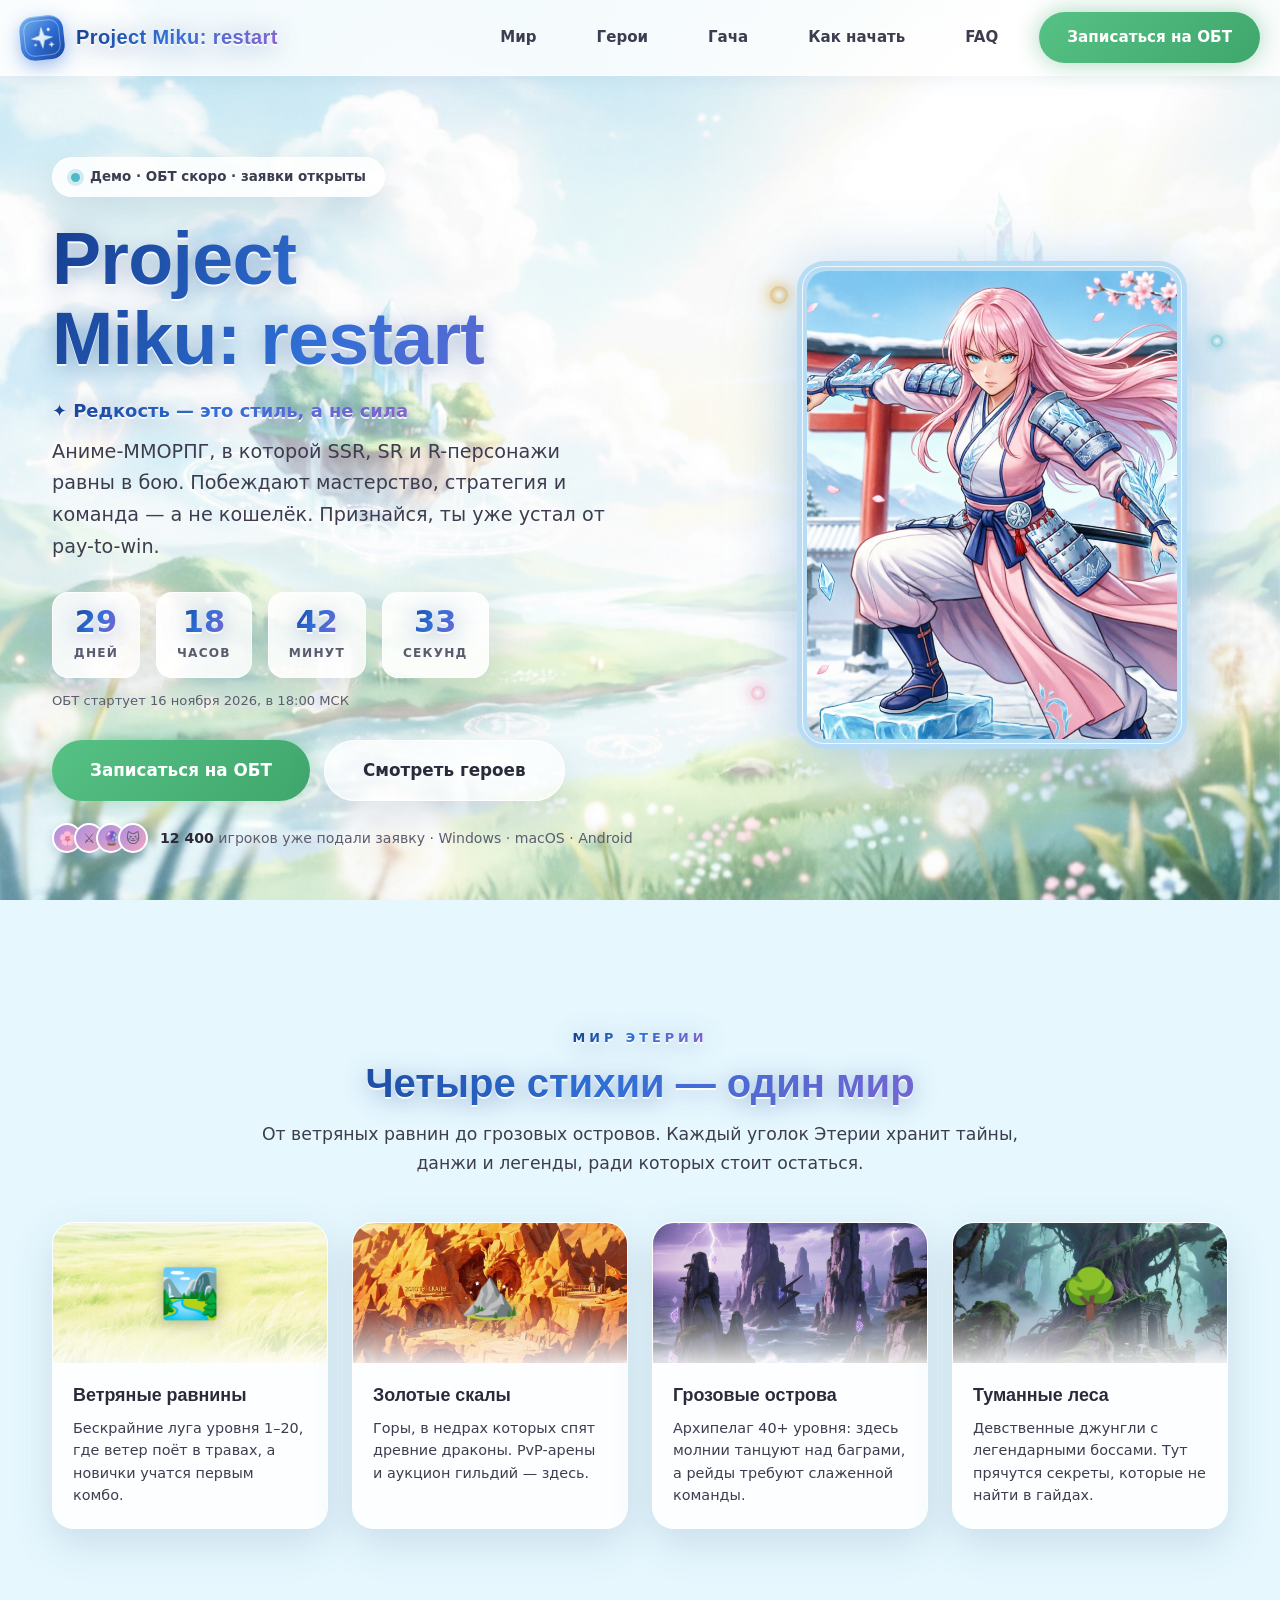
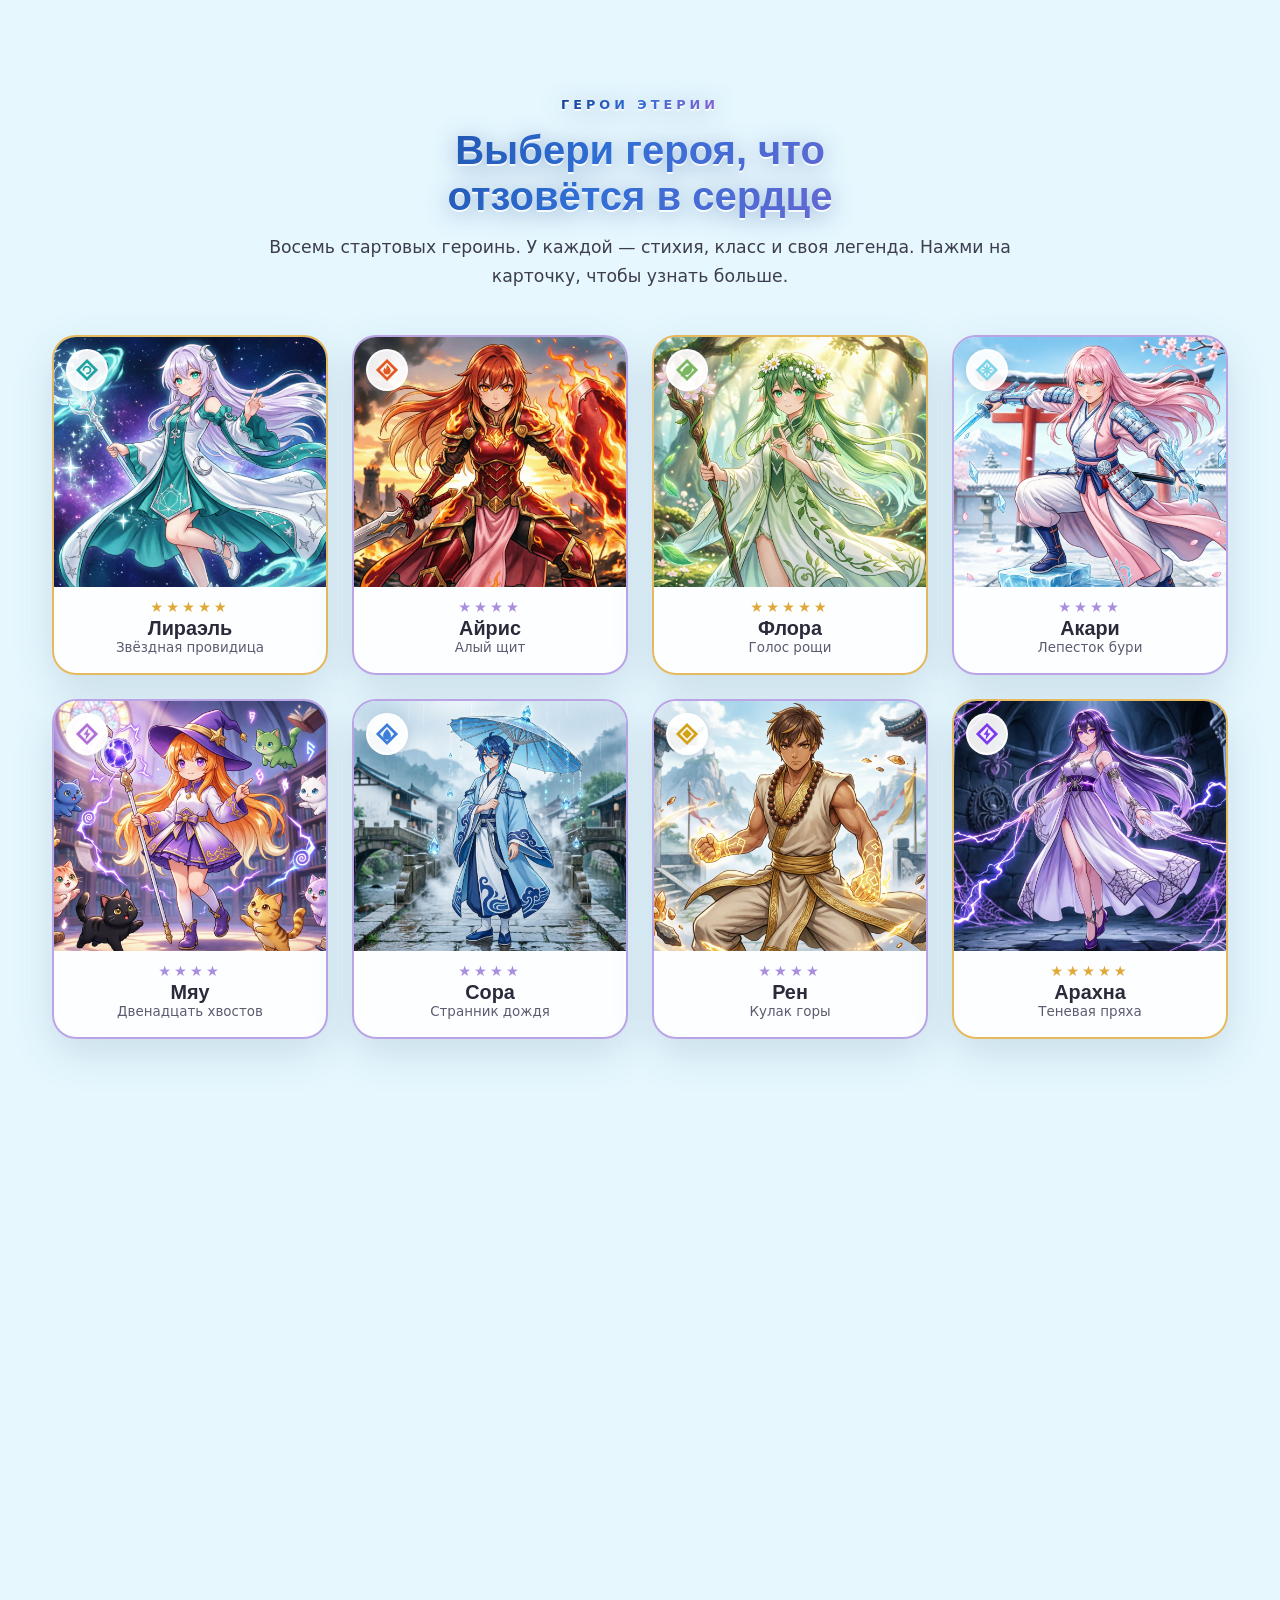
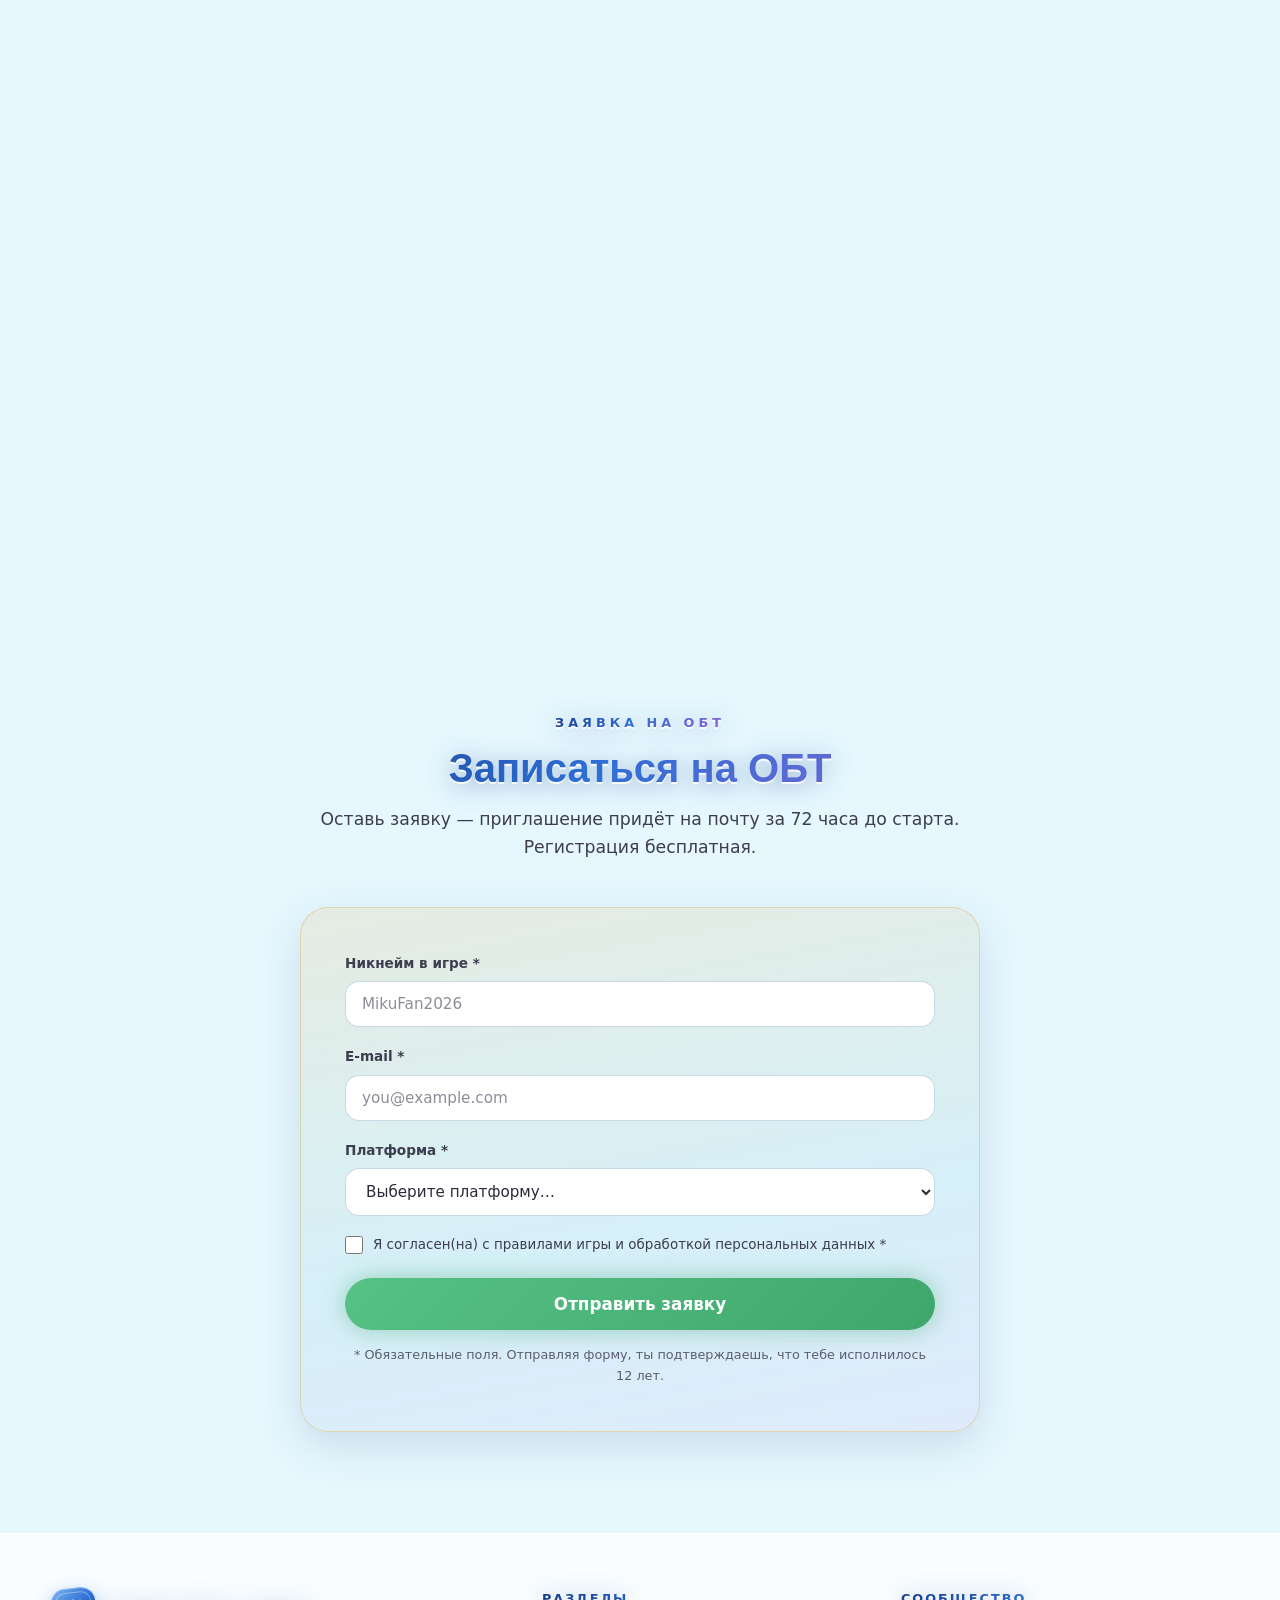
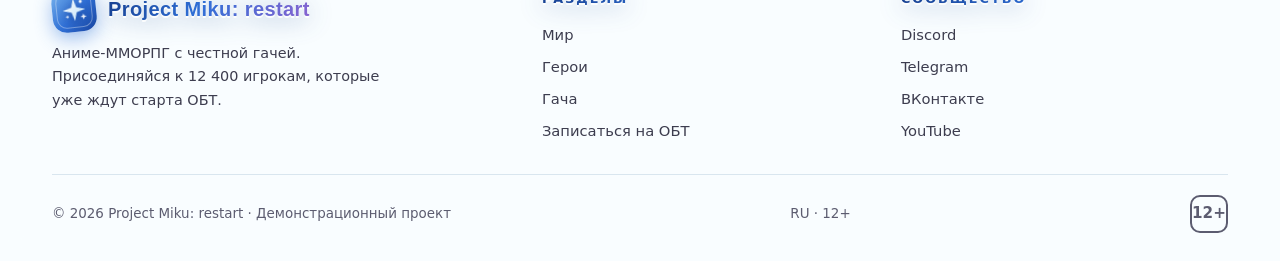
==== Index.html @ 5657dda1 "Первый коммит: сайт Project Miku: restart" ====
<!DOCTYPE html>
<html lang="ru">
<head>
<meta charset="UTF-8">
<meta name="viewport" content="width=device-width, initial-scale=1.0">
<meta name="description" content="Project Miku: restart — аниме-ММОРПГ с честной гачей. Редкость не влияет на силу: SSR, SR и R равны в бою. ОБТ уже скоро, отправляй заявку.">
<meta name="theme-color" content="#8fd0f0">
<meta property="og:type" content="website">
<meta property="og:site_name" content="Project Miku: restart">
<meta property="og:title" content="Project Miku: restart — аниме-ММОРПГ с честной гачей">
<meta property="og:description" content="Аниме-ММОРПГ, где редкость персонажа — это визуальный стиль, а не сила. 12 400 игроков уже подали заявку на ОБТ.">
<meta property="og:locale" content="ru_RU">
<meta name="twitter:card" content="summary">
<meta name="twitter:title" content="Project Miku: restart — аниме-ММОРПГ с честной гачей">
<meta name="twitter:description" content="Редкость не влияет на силу. Заявка на ОБТ открыта.">
<title>Project Miku: restart — аниме-ММОРПГ с честной гачей</title>
<script type="application/ld+json">
{"@context":"https://schema.org","@type":"VideoGame","name":"Project Miku: restart","applicationCategory":"Game","operatingSystem":"Windows, macOS, Android","gamePlatform":"PC, Mobile","genre":"MMORPG","inLanguage":"ru","offers":{"@type":"Offer","price":"0","priceCurrency":"RUB","availability":"https://schema.org/PreOrder"}}
</script>
<style>
  :root {
    --sky-1: #7cc6ea;
    --sky-2: #b8e2f7;
    --sky-3: #e6f7fe;
    --ink: #2a2a3a;
    --ink-muted: #3d3d4f;
    --ink-soft: #5c5c70;
    --glass: rgba(255, 255, 255, 0.62);
    --glass-strong: rgba(255, 255, 255, 0.86);
    --glass-hover: rgba(255, 255, 255, 0.96);
    --line: rgba(255, 255, 255, 0.92);
    --gold: #e0a838;
    --gold-soft: #f4c97a;
    --teal: #4fb8c9;
    --teal-deep: #2e8fa0;
    --pink: #f4a6c0;
    --pink-bold: #e07a9e;
    --purple: #a98ee0;
    --blue: #2f6fd6;
    --blue-soft: #77b0ec;
    --grad-blue: linear-gradient(120deg, #163f8f 0%, #2f6fd6 45%, #8a63d0 100%);
    --text-fx: drop-shadow(0 2px 0 rgba(255, 255, 255, 0.85)) drop-shadow(0 3px 12px rgba(23, 72, 143, 0.38));
    --green: #3fa66c;
    --green-soft: #57c285;
    --radius: 22px;
    --font-display: 'Segoe UI', 'Arial Rounded MT Bold', 'Trebuchet MS', sans-serif;
    --font-body: 'Segoe UI', system-ui, -apple-system, 'Helvetica Neue', Arial, sans-serif;
    --shadow: 0 14px 40px rgba(70, 110, 140, 0.18);
    --glow-gold: 0 0 26px rgba(224, 168, 56, 0.35);
  }

  * { box-sizing: border-box; margin: 0; padding: 0; }

  html { scroll-behavior: smooth; scroll-padding-top: 76px; }

  body {
    font-family: var(--font-body);
    background: var(--sky-3);
    color: var(--ink);
    line-height: 1.65;
    min-height: 100vh;
    overflow-x: hidden;
    -webkit-font-smoothing: antialiased;
  }

  a { color: inherit; text-decoration: none; }
  button { font-family: inherit; cursor: pointer; border: none; background: none; color: inherit; }
  img, svg { max-width: 100%; display: block; }
  input, select { font-family: inherit; }

  :focus-visible {
    outline: 3px solid var(--gold);
    outline-offset: 3px;
    border-radius: 10px;
    box-shadow: 0 0 0 4px rgba(224, 168, 56, 0.25);
  }

  .sr-only {
    position: absolute;
    width: 1px; height: 1px;
    padding: 0; margin: -1px;
    overflow: hidden;
    clip: rect(0 0 0 0);
    white-space: nowrap;
    border: 0;
  }

  .container { width: 100%; max-width: 1240px; margin: 0 auto; padding: 0 clamp(16px, 4vw, 32px); }

  /* ============================================================
     ЛЕТНИЙ ПЕЙЗАЖ: ОТРИСОВАННОЕ PNG-ИЗОБРАЖЕНИЕ
     ============================================================ */
  .bgimg {
    position: fixed;
    inset: 0;
    width: 100%;
    height: 100%;
    object-fit: cover;
    object-position: center top;
    z-index: -1;
    pointer-events: none;
  }

  .petal {
    position: absolute;
    top: -30px;
    width: 13px;
    height: 13px;
    border-radius: 150% 0 150% 0;
    background: radial-gradient(circle at 30% 30%, #ffd1e0, var(--pink));
    opacity: 0;
    animation: petalFall linear infinite;
    z-index: 3;
    will-change: transform, opacity;
  }

  @keyframes petalFall {
    0% { transform: translateY(-6vh) translateX(0) rotate(0deg); opacity: 0; }
    10% { opacity: 0.75; }
    85% { opacity: 0.75; }
    100% { transform: translateY(108vh) translateX(var(--drift, 60px)) rotate(560deg); opacity: 0; }
  }

  /* ============================================================
     ШАПКА
     ============================================================ */
  .site-header {
    position: sticky;
    top: 0;
    z-index: 100;
    background: rgba(255, 255, 255, 0.8);
    backdrop-filter: blur(18px);
    -webkit-backdrop-filter: blur(18px);
    border-bottom: 1px solid rgba(255, 255, 255, 0.9);
    box-shadow: 0 2px 18px rgba(90, 140, 175, 0.1);
  }

  .header-inner {
    display: flex;
    align-items: center;
    justify-content: space-between;
    gap: 14px;
    padding: 12px 0;
  }

  .logo {
    display: flex;
    align-items: center;
    gap: 12px;
    font-family: var(--font-display);
    font-weight: 800;
    font-size: clamp(1rem, 2.2vw, 1.25rem);
    letter-spacing: 0.4px;
  }

  .logo-mark {
    width: 44px;
    height: 44px;
    border-radius: 14px;
    background: linear-gradient(135deg, #7ab6ee 0%, #2f6fd6 55%, #1845a0 100%);
    display: grid;
    place-items: center;
    box-shadow: 0 6px 18px rgba(47, 111, 214, 0.45), inset 0 1px 0 rgba(255, 255, 255, 0.35);
    transform: rotate(-6deg);
    animation: logoPulse 3.5s ease-in-out infinite;
    position: relative;
  }

  .logo-mark::after {
    content: "";
    position: absolute;
    inset: 4px;
    border-radius: 10px;
    border: 1px solid rgba(255, 255, 255, 0.35);
    pointer-events: none;
  }

  .logo-svg {
    width: 68%;
    height: 68%;
    filter: drop-shadow(0 3px 6px rgba(10, 30, 90, 0.5));
  }

  @keyframes logoPulse {
    0%, 100% { transform: rotate(-6deg) scale(1); }
    50% { transform: rotate(-6deg) scale(1.06); }
  }

  .logo-text {
    background: var(--grad-blue);
    -webkit-background-clip: text;
    background-clip: text;
    color: transparent;
    filter: var(--text-fx);
  }

  .main-nav { display: flex; gap: clamp(8px, 2vw, 22px); align-items: center; }

  .nav-link {
    font-size: clamp(0.84rem, 1.3vw, 0.94rem);
    font-weight: 700;
    color: var(--ink-muted);
    padding: 9px 18px;
    border-radius: 999px;
    position: relative;
    white-space: nowrap;
    border: 1px solid transparent;
    overflow: hidden;
    transition: color 0.3s, background 0.3s, border-color 0.3s, box-shadow 0.35s, transform 0.25s cubic-bezier(0.4, 0, 0.2, 1);
  }

  .nav-link::before {
    content: "";
    position: absolute;
    inset: 0;
    border-radius: inherit;
    background: linear-gradient(120deg, transparent 30%, rgba(255, 255, 255, 0.45) 50%, transparent 70%);
    background-size: 220% 100%;
    background-position: 130% 0;
    opacity: 0;
    transition: opacity 0.25s;
    pointer-events: none;
  }

  .nav-link:hover, .nav-link:focus-visible {
    color: #ffffff;
    background: linear-gradient(135deg, #2f6fd6 0%, #8a63d0 100%);
    border-color: rgba(255, 255, 255, 0.35);
    box-shadow: 0 8px 22px rgba(47, 111, 214, 0.45), inset 0 1px 0 rgba(255, 255, 255, 0.35);
    transform: translateY(-2px);
  }

  .nav-link:hover::before, .nav-link:focus-visible::before {
    opacity: 1;
    animation: navShine 0.9s ease forwards;
  }

  @keyframes navShine {
    from { background-position: 130% 0; }
    to { background-position: -60% 0; }
  }

  .burger {
    display: none;
    width: 44px;
    height: 44px;
    border-radius: 12px;
    border: 1px solid rgba(120, 160, 190, 0.35);
    background: rgba(255, 255, 255, 0.7);
    place-items: center;
    transition: background 0.3s;
  }

  .burger:hover { background: #fff; }

  .burger span {
    display: block;
    width: 20px;
    height: 2px;
    border-radius: 2px;
    background: var(--ink);
    position: relative;
    transition: background 0.2s;
  }

  .burger span::before, .burger span::after {
    content: "";
    position: absolute;
    left: 0;
    width: 20px;
    height: 2px;
    border-radius: 2px;
    background: var(--ink);
    transition: transform 0.3s;
  }

  .burger span::before { top: -6px; }
  .burger span::after { top: 6px; }

  .burger.is-open span { background: transparent; }
  .burger.is-open span::before { transform: rotate(45deg) translate(4px, 4px); }
  .burger.is-open span::after { transform: rotate(-45deg) translate(4px, -4px); }

  .mobile-menu {
    position: fixed;
    inset: 0;
    z-index: 90;
    background: rgba(232, 245, 253, 0.97);
    backdrop-filter: blur(10px);
    -webkit-backdrop-filter: blur(10px);
    display: grid;
    place-items: center;
    opacity: 0;
    pointer-events: none;
    transition: opacity 0.3s;
  }

  .mobile-menu.is-open { opacity: 1; pointer-events: auto; }

  .mobile-menu nav { display: flex; flex-direction: column; gap: 8px; text-align: center; }

  .mobile-menu .nav-link {
    font-family: var(--font-display);
    font-size: 1.5rem;
    padding: 12px 24px;
    color: var(--ink);
  }

  .mobile-menu .btn { margin: 16px auto 0; }

  /* ============================================================
     КНОПКИ
     ============================================================ */
  .btn {
    display: inline-flex;
    align-items: center;
    justify-content: center;
    gap: 8px;
    padding: 13px 28px;
    border-radius: 999px;
    font-weight: 700;
    font-size: 0.95rem;
    transition: transform 0.25s cubic-bezier(0.4, 0, 0.2, 1), box-shadow 0.25s, background 0.25s, filter 0.25s;
    white-space: nowrap;
  }

  .btn:active { transform: scale(0.98); }

  .btn-gold {
    background: linear-gradient(135deg, var(--green-soft), var(--green));
    color: #ffffff;
    box-shadow: 0 0 24px rgba(63, 166, 108, 0.45);
  }

  .btn-gold:hover, .btn-gold:focus-visible {
    transform: translateY(-2px);
    box-shadow: 0 0 40px rgba(63, 166, 108, 0.6);
  }

  .btn-teal {
    background: linear-gradient(135deg, var(--green-soft), var(--green));
    color: #ffffff;
    box-shadow: 0 0 22px rgba(63, 166, 108, 0.4);
  }

  .btn-teal:hover, .btn-teal:focus-visible { transform: translateY(-2px); }

  .btn-ghost {
    background: var(--glass);
    color: var(--ink);
    border: 1px solid var(--line);
    box-shadow: var(--shadow);
  }

  .btn-ghost:hover, .btn-ghost:focus-visible {
    background: var(--glass-strong);
    transform: translateY(-2px);
  }

  .btn-lg { padding: 16px 38px; font-size: 1.05rem; }

  /* ============================================================
     HERO
     ============================================================ */
  .hero {
    position: relative;
    padding: clamp(50px, 9vh, 110px) 0 clamp(60px, 10vh, 120px);
  }

  .hero-grid {
    position: relative;
    z-index: 2;
    display: grid;
    grid-template-columns: 1.15fr 0.85fr;
    gap: clamp(28px, 5vw, 64px);
    align-items: center;
  }

  .hero-badge {
    display: inline-flex;
    align-items: center;
    gap: 10px;
    padding: 8px 18px;
    background: var(--glass-strong);
    border: 1px solid var(--line);
    border-radius: 999px;
    font-size: 0.84rem;
    font-weight: 600;
    color: var(--ink-muted);
    box-shadow: var(--shadow);
    margin-bottom: 22px;
  }

  .hero-badge .dot {
    width: 9px;
    height: 9px;
    border-radius: 50%;
    background: var(--teal);
    box-shadow: 0 0 0 4px rgba(79, 184, 201, 0.25);
    animation: dotPulse 2s ease-in-out infinite;
  }

  @keyframes dotPulse {
    0%, 100% { box-shadow: 0 0 0 4px rgba(79, 184, 201, 0.25); }
    50% { box-shadow: 0 0 0 9px rgba(79, 184, 201, 0.08); }
  }

  .hero-title {
    font-family: var(--font-display);
    font-weight: 900;
    font-size: clamp(2.4rem, 6.4vw, 4.6rem);
    line-height: 1.08;
    letter-spacing: -0.01em;
    margin-bottom: 18px;
    text-wrap: balance;
    background: var(--grad-blue);
    -webkit-background-clip: text;
    background-clip: text;
    color: transparent;
    filter: var(--text-fx);
  }

  .hero-usp {
    display: inline-flex;
    align-items: center;
    gap: 10px;
    font-size: 1.12rem;
    font-weight: 800;
    background: var(--grad-blue);
    -webkit-background-clip: text;
    background-clip: text;
    color: transparent;
    filter: var(--text-fx);
    margin-bottom: 10px;
  }

  .hero-subtitle {
    font-size: clamp(1rem, 1.9vw, 1.2rem);
    color: var(--ink-muted);
    max-width: 560px;
    margin-bottom: 30px;
  }

  .countdown {
    display: flex;
    gap: clamp(8px, 1.6vw, 16px);
    margin-bottom: 12px;
    flex-wrap: wrap;
  }

  .countdown-item {
    background: var(--glass-strong);
    border: 1px solid var(--line);
    border-radius: 16px;
    padding: clamp(8px, 1.6vw, 14px) clamp(12px, 2.4vw, 20px);
    min-width: clamp(62px, 12vw, 88px);
    text-align: center;
    box-shadow: var(--shadow);
  }

  .countdown-value {
    font-size: clamp(1.3rem, 3vw, 1.9rem);
    font-weight: 800;
    line-height: 1;
    font-variant-numeric: tabular-nums;
    font-feature-settings: "tnum";
    background: var(--grad-blue);
    -webkit-background-clip: text;
    background-clip: text;
    color: transparent;
    filter: var(--text-fx);
  }

  .countdown-label {
    font-size: clamp(0.62rem, 1vw, 0.76rem);
    color: var(--ink-soft);
    margin-top: 5px;
    text-transform: uppercase;
    letter-spacing: 1.2px;
    font-weight: 700;
  }

  .countdown-note { font-size: 0.82rem; color: var(--ink-soft); margin: 8px 0 28px; }

  .hero-cta { display: flex; gap: 14px; flex-wrap: wrap; margin-bottom: 22px; }

  .social-proof {
    display: flex;
    align-items: center;
    gap: 12px;
    font-size: 0.88rem;
    color: var(--ink-soft);
  }

  .social-proof .avatars { display: flex; }

  .social-proof .avatars span {
    width: 30px;
    height: 30px;
    border-radius: 50%;
    border: 2px solid #fff;
    display: grid;
    place-items: center;
    font-size: 0.85rem;
    margin-left: -8px;
    background: linear-gradient(135deg, var(--purple), var(--pink));
    box-shadow: 0 4px 10px rgba(90, 130, 165, 0.25);
  }

  .social-proof .avatars span:first-child { margin-left: 0; }
  .social-proof strong { color: var(--ink); }

  /* Арт в hero */
  .hero-art { position: relative; display: flex; justify-content: center; align-items: center; }

  .art-frame {
    position: relative;
    width: min(390px, 86vw);
    aspect-ratio: 4 / 5;
    border-radius: 28px;
    padding: 10px;
    background: #b9dcf5;
    box-shadow: 0 28px 70px rgba(120, 165, 205, 0.4), 0 0 50px rgba(185, 220, 245, 0.55);
    animation: floaty 6s ease-in-out infinite;
  }

  .art-frame::after {
    content: "";
    position: absolute;
    inset: 5px;
    border: 1px solid rgba(255, 255, 255, 0.8);
    border-radius: 22px;
    pointer-events: none;
  }

  .art-inner {
    width: 100%;
    height: 100%;
    border-radius: 20px;
    overflow: hidden;
    background: radial-gradient(ellipse at 50% 28%, rgba(31, 162, 162, 0.28), rgba(255, 255, 255, 0.65) 75%);
    position: relative;
  }

  .art-inner svg, .art-inner img { width: 100%; height: 100%; object-fit: cover; display: block; }

  @keyframes floaty {
    0%, 100% { transform: translateY(0) rotate(-1deg); }
    50% { transform: translateY(-14px) rotate(1deg); }
  }

  .orb {
    position: absolute;
    border-radius: 50%;
    filter: blur(0.5px);
    animation: orbFloat 5s ease-in-out infinite;
  }

  .orb.o1 { width: 18px; height: 18px; top: 5%; left: 3%; background: radial-gradient(circle, #fff, var(--gold)); box-shadow: 0 0 16px var(--gold); }
  .orb.o2 { width: 12px; height: 12px; top: 15%; right: 1%; background: radial-gradient(circle, #fff, var(--teal)); box-shadow: 0 0 12px var(--teal); animation-delay: 1.2s; }
  .orb.o3 { width: 14px; height: 14px; bottom: 10%; left: -1%; background: radial-gradient(circle, #fff, var(--pink)); box-shadow: 0 0 14px var(--pink); animation-delay: 2.4s; }

  @keyframes orbFloat {
    0%, 100% { transform: translateY(0); }
    50% { transform: translateY(-10px); }
  }

  /* ============================================================
     СЕКЦИИ
     ============================================================ */
  section { padding: clamp(56px, 9vh, 96px) 0; position: relative; }

  .section-head { text-align: center; max-width: 760px; margin: 0 auto clamp(30px, 5vh, 48px); }

  .kicker {
    display: inline-block;
    font-size: 0.8rem;
    font-weight: 800;
    background: var(--grad-blue);
    -webkit-background-clip: text;
    background-clip: text;
    color: transparent;
    filter: var(--text-fx);
    letter-spacing: 4px;
    text-transform: uppercase;
    margin-bottom: 12px;
  }

  .section-title {
    font-family: var(--font-display);
    font-size: clamp(1.7rem, 4vw, 2.5rem);
    font-weight: 900;
    line-height: 1.15;
    margin-bottom: 14px;
    background: var(--grad-blue);
    -webkit-background-clip: text;
    background-clip: text;
    color: transparent;
    filter: var(--text-fx);
    text-wrap: balance;
  }

  .section-lead { font-size: clamp(0.95rem, 1.6vw, 1.08rem); color: var(--ink-muted); }

  .glass-panel {
    background: var(--glass-strong);
    border: 1px solid var(--line);
    border-radius: var(--radius);
    box-shadow: var(--shadow);
  }

  .reveal { opacity: 0; transform: translateY(26px); transition: opacity 0.7s ease, transform 0.7s ease; }
  .reveal.in { opacity: 1; transform: translateY(0); }

  /* ============================================================
     МИР / РЕГИОНЫ
     ============================================================ */
  .regions-grid {
    display: grid;
    grid-template-columns: repeat(auto-fit, minmax(240px, 1fr));
    gap: clamp(16px, 2vw, 24px);
  }

  .region-card {
    border-radius: var(--radius);
    overflow: hidden;
    background: var(--glass-strong);
    border: 1px solid var(--line);
    box-shadow: var(--shadow);
    transition: transform 0.35s, border-color 0.35s, box-shadow 0.35s;
  }

  .region-card:hover, .region-card:focus-visible {
    transform: translateY(-6px);
    border-color: rgba(224, 168, 56, 0.6);
    box-shadow: 0 20px 48px rgba(70, 110, 150, 0.25);
  }

  .region-art {
    height: 140px;
    display: grid;
    place-items: center;
    font-size: 3rem;
    position: relative;
    overflow: hidden;
  }

  .region-art svg.land, .region-art img { position: absolute; inset: 0; width: 100%; height: 100%; object-fit: cover; display: block; }
  .region-art .emoji { position: relative; z-index: 2; filter: drop-shadow(0 3px 8px rgba(0, 0, 0, 0.25)); }

  .region-art::after {
    content: "";
    position: absolute;
    inset: 0;
    background: linear-gradient(180deg, transparent 55%, rgba(255, 255, 255, 0.85) 100%);
  }

  .region-info { padding: 18px 20px 22px; position: relative; }

  .region-name {
    font-family: var(--font-display);
    font-size: 1.12rem;
    font-weight: 800;
    color: var(--ink);
    margin-bottom: 6px;
  }

  .region-desc { font-size: 0.9rem; color: var(--ink-muted); line-height: 1.55; }

  /* ============================================================
     ПЕРСОНАЖИ
     ============================================================ */
  .characters-grid {
    display: grid;
    grid-template-columns: repeat(auto-fill, minmax(232px, 1fr));
    gap: clamp(16px, 2vw, 24px);
  }

  .char-card {
    position: relative;
    background: var(--glass-strong);
    border: 2px solid var(--line);
    border-radius: 24px;
    overflow: hidden;
    text-align: center;
    cursor: pointer;
    box-shadow: var(--shadow);
    transition: transform 0.35s cubic-bezier(0.4, 0, 0.2, 1), box-shadow 0.35s, border-color 0.35s;
  }

  .char-card.rarity-5 { border-color: rgba(224, 168, 56, 0.8); }
  .char-card.rarity-4 { border-color: rgba(169, 142, 224, 0.8); }

  .char-card:hover, .char-card:focus-visible {
    transform: perspective(800px) rotateX(2deg) translateY(-6px);
  }

  .char-card.rarity-5:hover, .char-card.rarity-5:focus-visible { box-shadow: 0 22px 50px rgba(70, 110, 150, 0.25), 0 0 38px rgba(224, 168, 56, 0.35); }
  .char-card.rarity-4:hover, .char-card.rarity-4:focus-visible { box-shadow: 0 22px 50px rgba(70, 110, 150, 0.25), 0 0 38px rgba(169, 142, 224, 0.35); }

  .el-badge {
    position: absolute;
    top: 12px;
    left: 12px;
    z-index: 3;
    width: 42px;
    height: 42px;
    border-radius: 50%;
    background: rgba(255, 255, 255, 0.92);
    border: 2px solid var(--line);
    display: grid;
    place-items: center;
    box-shadow: 0 4px 14px rgba(90, 130, 165, 0.3);
  }

  .el-icon { width: 26px; height: 26px; }

  .char-art-wrap {
    position: relative;
    height: 250px;
    overflow: hidden;
    background:
      radial-gradient(ellipse at 50% 32%, rgba(255, 255, 255, 0.65) 0%, rgba(255, 255, 255, 0) 62%),
      linear-gradient(180deg, rgba(255, 255, 255, 0.3) 0%, rgba(255, 255, 255, 0) 55%, rgba(255, 255, 255, 0.75) 100%);
  }

  .char-art, .char-img { width: 100%; height: 100%; object-fit: cover; display: block; }

  .char-stars {
    color: var(--gold);
    letter-spacing: 3px;
    font-size: 0.9rem;
    margin-top: 12px;
  }

  .rarity-4 .char-stars { color: var(--purple); }

  .char-name {
    font-family: var(--font-display);
    font-size: 1.24rem;
    font-weight: 800;
    color: var(--ink);
    margin-top: 2px;
  }

  .char-title {
    font-size: 0.84rem;
    color: var(--ink-soft);
    margin: 0 0 18px;
    padding: 0 14px;
  }

  /* ============================================================
     ГАЧА / ШАНСЫ
     ============================================================ */
  .gacha-grid {
    display: grid;
    grid-template-columns: 1fr 1fr;
    gap: clamp(24px, 4vw, 48px);
    align-items: center;
  }

  .wish-visual { position: relative; display: grid; place-items: center; min-height: 340px; }

  .wish-cloud {
    position: relative;
    width: 300px;
    filter: drop-shadow(0 16px 28px rgba(70, 120, 165, 0.35));
    animation: cloudFloat 6s ease-in-out infinite;
  }

  @keyframes cloudFloat {
    0%, 100% { transform: translateY(0) translateX(0); }
    50% { transform: translateY(-18px) translateX(10px); }
  }

  .wish-glow {
    position: absolute;
    width: 290px;
    height: 290px;
    border-radius: 50%;
    background: radial-gradient(circle, rgba(119, 176, 236, 0.35) 0%, rgba(47, 111, 214, 0.12) 50%, transparent 72%);
    animation: pulseGlow 3.5s ease-in-out infinite;
  }

  @keyframes pulseGlow {
    0%, 100% { transform: scale(0.95); opacity: 0.8; }
    50% { transform: scale(1.1); opacity: 1; }
  }

  .rate-block { margin-bottom: 22px; }

  .rate-row { margin-bottom: 16px; }

  .rate-head {
    display: flex;
    justify-content: space-between;
    align-items: center;
    font-size: 0.92rem;
    font-weight: 700;
    margin-bottom: 7px;
    color: var(--ink);
  }

  .rate-head .val { color: var(--ink); }

  .rate-bar {
    height: 14px;
    border-radius: 999px;
    background: rgba(120, 160, 190, 0.15);
    border: 1px solid rgba(120, 160, 190, 0.3);
    overflow: hidden;
  }

  .rate-bar i {
    display: block;
    height: 100%;
    border-radius: 999px;
    transform-origin: left;
    animation: fillBar 1.4s cubic-bezier(0.3, 0.7, 0.3, 1) both;
  }

  .rate-ssr i { background: linear-gradient(90deg, var(--gold-soft), var(--gold)); }
  .rate-sr i { background: linear-gradient(90deg, #c9b4f0, var(--purple)); }
  .rate-r i { background: linear-gradient(90deg, #9ac4d8, #5f8499); }

  @keyframes fillBar { from { transform: scaleX(0); } to { transform: scaleX(1); } }

  .pity-chips { display: flex; flex-wrap: wrap; gap: 10px; margin-top: 8px; }

  .pity-chip {
    padding: 7px 14px;
    border-radius: 999px;
    font-size: 0.82rem;
    font-weight: 700;
    border: 1px solid rgba(120, 160, 190, 0.35);
    background: var(--glass);
    color: var(--ink-muted);
  }

  .pity-chip b { background: var(--grad-blue); -webkit-background-clip: text; background-clip: text; color: transparent; filter: var(--text-fx); }

  .usp-highlight {
    margin-top: 24px;
    padding: 18px 22px;
    border-radius: 18px;
    border: 1px solid rgba(224, 168, 56, 0.4);
    background: linear-gradient(135deg, rgba(224, 168, 56, 0.12), rgba(79, 184, 201, 0.1));
  }

  .usp-highlight strong { background: var(--grad-blue); -webkit-background-clip: text; background-clip: text; color: transparent; filter: var(--text-fx); display: block; margin-bottom: 4px; }
  .usp-highlight p { color: var(--ink-muted); font-size: 0.92rem; }

  /* ============================================================
     КАК ИГРАТЬ
     ============================================================ */
  .steps-grid {
    display: grid;
    grid-template-columns: repeat(auto-fit, minmax(240px, 1fr));
    gap: clamp(16px, 2vw, 24px);
    counter-reset: step;
  }

  .step-card {
    position: relative;
    padding: 30px 26px 34px;
    text-align: center;
    background: var(--glass-strong);
    border: 1px solid var(--line);
    border-radius: var(--radius);
    box-shadow: var(--shadow);
    transition: transform 0.35s;
  }

  .step-card:hover { transform: translateY(-6px); }

  .step-card::before {
    counter-increment: step;
    content: counter(step);
    position: absolute;
    top: -18px;
    left: 50%;
    transform: translateX(-50%);
    width: 40px;
    height: 40px;
    border-radius: 50%;
    background: var(--green);
    color: #fff;
    font-weight: 800;
    font-size: 1.05rem;
    display: grid;
    place-items: center;
    box-shadow: 0 0 20px rgba(63, 166, 108, 0.45);
  }

  .step-icon { font-size: 2.6rem; margin-bottom: 12px; filter: drop-shadow(0 4px 10px rgba(90, 130, 165, 0.3)); }

  .step-title { font-family: var(--font-display); font-size: 1.15rem; font-weight: 800; color: var(--ink); margin-bottom: 8px; }
  .step-text { font-size: 0.92rem; color: var(--ink-muted); }

  /* ============================================================
     КОМЬЮНИТИ
     ============================================================ */
  .community-grid {
    display: grid;
    grid-template-columns: repeat(auto-fit, minmax(280px, 1fr));
    gap: 24px;
  }

  .comm-card {
    padding: 30px;
    text-align: center;
    background: var(--glass-strong);
    border: 1px solid var(--line);
    border-radius: var(--radius);
    box-shadow: var(--shadow);
    transition: transform 0.35s, border-color 0.35s;
  }

  .comm-card:hover { transform: translateY(-6px); border-color: rgba(79, 184, 201, 0.55); }

  .comm-stat {
    font-family: var(--font-display);
    font-size: 2.6rem;
    font-weight: 900;
    background: var(--grad-blue);
    -webkit-background-clip: text;
    background-clip: text;
    color: transparent;
    filter: var(--text-fx);
    line-height: 1.1;
  }

  .comm-label { font-size: 0.95rem; color: var(--ink-muted); margin: 6px 0 18px; }

  .social-row { display: flex; justify-content: center; gap: 14px; flex-wrap: wrap; }

  .social-btn {
    width: 52px;
    height: 52px;
    border-radius: 16px;
    background: #fff;
    border: 1px solid rgba(120, 160, 190, 0.3);
    display: grid;
    place-items: center;
    box-shadow: var(--shadow);
    transition: transform 0.25s, box-shadow 0.25s;
  }

  .social-btn:hover, .social-btn:focus-visible {
    transform: translateY(-4px) scale(1.05);
    box-shadow: 0 14px 30px rgba(90, 140, 175, 0.3);
  }

  .social-btn svg { width: 26px; height: 26px; }

  /* ============================================================
     FAQ
     ============================================================ */
  .faq-list { max-width: 820px; margin: 0 auto; display: flex; flex-direction: column; gap: 14px; }

  .faq-item {
    background: var(--glass-strong);
    border: 1px solid var(--line);
    border-radius: 18px;
    overflow: hidden;
    box-shadow: var(--shadow);
  }

  .faq-q {
    width: 100%;
    display: flex;
    justify-content: space-between;
    align-items: center;
    gap: 16px;
    padding: 18px 22px;
    text-align: left;
    font-size: 1rem;
    font-weight: 700;
    color: var(--ink);
    transition: background 0.25s;
  }

  .faq-q:hover { background: rgba(255, 255, 255, 0.6); }

  .faq-q .chev {
    flex: none;
    width: 26px;
    height: 26px;
    border-radius: 50%;
    border: 1px solid rgba(120, 160, 190, 0.4);
    display: grid;
    place-items: center;
    font-size: 0.8rem;
    background: var(--grad-blue);
    -webkit-background-clip: text;
    background-clip: text;
    color: transparent;
    filter: var(--text-fx);
    transition: transform 0.3s;
  }

  .faq-item.is-open .chev { transform: rotate(180deg); }

  .faq-a {
    max-height: 0;
    overflow: hidden;
    transition: max-height 0.4s ease;
    color: var(--ink-muted);
    font-size: 0.94rem;
  }

  .faq-a p { padding: 0 22px 20px; }

  .faq-item.is-open .faq-a { max-height: 240px; }

  /* ============================================================
     РЕГИСТРАЦИЯ
     ============================================================ */
  .register-panel {
    max-width: 680px;
    margin: 0 auto;
    padding: clamp(26px, 4vw, 44px);
    background: linear-gradient(170deg, rgba(224, 168, 56, 0.14), rgba(79, 184, 201, 0.1) 60%, rgba(169, 142, 224, 0.12));
    border: 1px solid rgba(224, 168, 56, 0.35);
    border-radius: 28px;
    box-shadow: var(--shadow);
  }

  .field { margin-bottom: 18px; }

  .field label { display: block; font-size: 0.85rem; font-weight: 700; color: var(--ink-muted); margin-bottom: 7px; }

  .field input, .field select {
    width: 100%;
    padding: 13px 16px;
    border-radius: 14px;
    border: 1px solid rgba(120, 160, 190, 0.4);
    background: #fff;
    color: var(--ink);
    font-size: 0.95rem;
    transition: border-color 0.25s, box-shadow 0.25s;
  }

  .field input:focus, .field select:focus {
    outline: none;
    border-color: var(--gold);
    box-shadow: 0 0 0 3px rgba(224, 168, 56, 0.22);
  }

  .field input::placeholder { color: var(--ink-soft); opacity: 0.7; }

  .check {
    display: flex;
    align-items: flex-start;
    gap: 10px;
    font-size: 0.84rem;
    color: var(--ink-muted);
    margin-bottom: 22px;
  }

  .check input { width: 18px; height: 18px; margin-top: 2px; accent-color: var(--gold); }

  .form-note { font-size: 0.8rem; color: var(--ink-soft); text-align: center; margin-top: 14px; }

  .form-success { display: none; text-align: center; padding: 30px 0; }

  .form-success .tick {
    width: 74px;
    height: 74px;
    margin: 0 auto 16px;
    border-radius: 50%;
    background: linear-gradient(135deg, var(--teal), var(--teal-deep));
    display: grid;
    place-items: center;
    font-size: 2rem;
    color: #fff;
    box-shadow: 0 0 36px rgba(79, 184, 201, 0.5);
  }

  .form-success h3 { font-family: var(--font-display); font-size: 1.5rem; color: var(--ink); margin-bottom: 8px; }
  .form-success p { color: var(--ink-muted); }

  /* ============================================================
     ПОДВАЛ
     ============================================================ */
  .site-footer {
    padding: clamp(40px, 6vh, 60px) 0 28px;
    margin-top: 20px;
    background: rgba(255, 255, 255, 0.75);
    backdrop-filter: blur(14px);
    -webkit-backdrop-filter: blur(14px);
    border-top: 1px solid rgba(255, 255, 255, 0.9);
  }

  .footer-grid {
    display: grid;
    grid-template-columns: 1.4fr 1fr 1fr;
    gap: 32px;
    margin-bottom: 30px;
  }

  .footer-brand p { font-size: 0.9rem; color: var(--ink-muted); max-width: 340px; margin-top: 10px; }

  .footer-title { font-size: 0.8rem; font-weight: 800; letter-spacing: 2px; text-transform: uppercase; background: var(--grad-blue); -webkit-background-clip: text; background-clip: text; color: transparent; filter: var(--text-fx); margin-bottom: 14px; }

  .footer-links { display: flex; flex-direction: column; gap: 8px; }
  .footer-link { font-size: 0.92rem; color: var(--ink-muted); transition: color 0.25s; }
  .footer-link:hover, .footer-link:focus-visible { color: var(--ink); }

  .footer-bottom {
    display: flex;
    flex-wrap: wrap;
    justify-content: space-between;
    align-items: center;
    gap: 14px;
    padding-top: 20px;
    border-top: 1px solid rgba(120, 160, 190, 0.25);
    font-size: 0.84rem;
    color: var(--ink-soft);
  }

  .age-rating {
    display: inline-flex;
    align-items: center;
    justify-content: center;
    width: 38px;
    height: 38px;
    border-radius: 10px;
    border: 2px solid var(--ink-soft);
    color: var(--ink-soft);
    font-weight: 800;
    font-size: 0.95rem;
  }

  /* ============================================================
     МОДАЛКА ПЕРСОНАЖА
     ============================================================ */
  .modal-backdrop {
    position: fixed;
    inset: 0;
    background: rgba(60, 100, 135, 0.45);
    backdrop-filter: blur(8px);
    -webkit-backdrop-filter: blur(8px);
    z-index: 210;
    display: grid;
    place-items: center;
    padding: 20px;
    opacity: 0;
    pointer-events: none;
    transition: opacity 0.3s ease;
  }

  .modal-backdrop.is-open { opacity: 1; pointer-events: auto; }

  .modal {
    background: linear-gradient(180deg, #ffffff 0%, #eef6fb 100%);
    border: 1px solid rgba(224, 168, 56, 0.35);
    border-radius: 26px;
    max-width: 520px;
    width: 100%;
    max-height: 90vh;
    max-height: 90dvh;
    overflow-y: auto;
    padding: clamp(24px, 4vw, 34px);
    position: relative;
    box-shadow: 0 30px 80px rgba(60, 100, 135, 0.35);
    transform: scale(0.92) translateY(20px);
    transition: transform 0.35s cubic-bezier(0.34, 1.56, 0.64, 1);
  }

  .modal-backdrop.is-open .modal { transform: scale(1) translateY(0); }

  .modal-close {
    position: absolute;
    top: 14px;
    right: 14px;
    width: 40px;
    height: 40px;
    border-radius: 50%;
    background: rgba(255, 255, 255, 0.8);
    border: 1px solid rgba(120, 160, 190, 0.35);
    color: var(--ink-muted);
    display: grid;
    place-items: center;
    font-size: 1.15rem;
    transition: all 0.3s;
    z-index: 2;
  }

  .modal-close:hover, .modal-close:focus-visible {
    background: var(--gold);
    color: #fff;
    transform: rotate(90deg);
  }

  .modal-art {
    width: 210px;
    height: 250px;
    margin: 0 auto 14px;
    border-radius: 20px;
    overflow: hidden;
    box-shadow: 0 12px 32px rgba(70, 110, 150, 0.3);
    background: radial-gradient(ellipse at 50% 28%, rgba(255, 255, 255, 0.85), rgba(200, 225, 240, 0.5));
  }

  .modal-art svg, .modal-art img { width: 100%; height: 100%; object-fit: cover; display: block; }

  .modal-stars { text-align: center; letter-spacing: 4px; font-size: 1rem; }

  .modal-name {
    font-family: var(--font-display);
    font-size: clamp(1.35rem, 3vw, 1.65rem);
    font-weight: 900;
    text-align: center;
    margin: 6px 0 4px;
    color: var(--ink);
  }

  .modal-meta { display: flex; justify-content: center; gap: 10px; flex-wrap: wrap; margin-bottom: 18px; }

  .modal-tag {
    padding: 5px 14px;
    border-radius: 999px;
    font-size: 0.8rem;
    font-weight: 700;
    background: #fff;
    border: 1px solid rgba(120, 160, 190, 0.35);
    color: var(--ink-muted);
  }

  .modal-lore {
    background: rgba(255, 255, 255, 0.7);
    border: 1px solid rgba(120, 160, 190, 0.3);
    border-radius: 14px;
    padding: 18px 20px;
    color: var(--ink-muted);
    font-size: 0.95rem;
    line-height: 1.6;
    font-style: italic;
  }

  /* ============================================================
     STICKY CTA (мобильный) + НАВЕРХ
     ============================================================ */
  .sticky-cta {
    position: fixed;
    left: 0; right: 0; bottom: 0;
    z-index: 80;
    padding: 10px 16px calc(10px + env(safe-area-inset-bottom));
    background: rgba(255, 255, 255, 0.92);
    backdrop-filter: blur(14px);
    -webkit-backdrop-filter: blur(14px);
    border-top: 1px solid rgba(120, 160, 190, 0.25);
    display: none;
  }

  .sticky-cta .btn { width: 100%; }

  .scroll-top {
    position: fixed;
    bottom: 22px;
    right: 22px;
    width: 50px;
    height: 50px;
    border-radius: 50%;
    background: var(--green);
    color: #fff;
    font-size: 1.3rem;
    display: grid;
    place-items: center;
    box-shadow: 0 0 26px rgba(63, 166, 108, 0.5);
    opacity: 0;
    pointer-events: none;
    transform: translateY(20px);
    transition: all 0.35s;
    z-index: 60;
  }

  .scroll-top.is-visible { opacity: 1; pointer-events: auto; transform: translateY(0); }
  .scroll-top:hover, .scroll-top:focus-visible { transform: translateY(-4px); }

  /* ============================================================
     АДАПТИВНОСТЬ
     ============================================================ */
  @media (max-width: 960px) {
    .hero-grid { grid-template-columns: 1fr; }
    .hero-art { order: -1; }
    .art-frame { width: min(340px, 78vw); }
    .gacha-grid { grid-template-columns: 1fr; }
    .wish-visual { min-height: 280px; }
    .footer-grid { grid-template-columns: 1fr 1fr; }
  }

  @media (max-width: 720px) {
    .main-nav { display: none; }
    .burger { display: grid; }
    .footer-grid { grid-template-columns: 1fr; gap: 24px; }
    .sticky-cta.is-visible { display: block; }
    .scroll-top { bottom: 88px; }
    .char-art-wrap { height: 220px; }
  }

  @media (max-width: 420px) {
    .hero-cta { flex-direction: column; align-items: stretch; }
    .hero-cta .btn { width: 100%; }
    .countdown { justify-content: center; }
    .btn-lg { padding: 14px 22px; font-size: 0.98rem; }
  }

  @media (max-height: 500px) and (orientation: landscape) {
    .hero { padding: 24px 0 40px; }
    .hero-grid { gap: 20px; }
    .art-frame { display: none; }
  }

  @media (prefers-reduced-motion: reduce) {
    *, *::before, *::after {
      animation-duration: 0.01ms !important;
      animation-iteration-count: 1 !important;
      transition-duration: 0.01ms !important;
      scroll-behavior: auto !important;
    }
    html { scroll-behavior: auto; }
    .petal { display: none; }
    .reveal { opacity: 1; transform: none; }
  }
</style>
</head>
<body>

<!-- ================= ЛЕТНИЙ ПЕЙЗАЖ (отрисованное PNG-изображение) ================= -->
<img class="bgimg" src="assets/anime-sky.png" alt="" width="1440" height="900" aria-hidden="true">

<!-- ================= SVG-СИМВОЛЫ ================= -->
<svg class="svg-defs" style="position:absolute;width:0;height:0;overflow:hidden" aria-hidden="true">
  <defs>
    <!-- Портрет аниме-девушки -->
    <symbol id="bust" viewBox="0 0 240 300">
      <defs>
        <radialGradient id="auraG" cx="50%" cy="40%" r="65%">
          <stop offset="0%" stop-color="var(--aura)" stop-opacity="0.5"/>
          <stop offset="100%" stop-color="var(--aura)" stop-opacity="0"/>
        </radialGradient>
        <linearGradient id="hairG" x1="0" y1="0" x2="0" y2="1">
          <stop offset="0%" stop-color="var(--hair-light)"/>
          <stop offset="55%" stop-color="var(--hair)"/>
          <stop offset="100%" stop-color="var(--hair-dark)"/>
        </linearGradient>
        <radialGradient id="eyeG" cx="38%" cy="34%" r="75%">
          <stop offset="0%" stop-color="var(--eye-light)"/>
          <stop offset="55%" stop-color="var(--eye)"/>
          <stop offset="100%" stop-color="var(--eye-dark)"/>
        </radialGradient>
      </defs>
      <circle cx="120" cy="152" r="120" fill="url(#auraG)"/>
      <circle cx="120" cy="152" r="99" fill="none" stroke="rgba(255,255,255,0.65)" stroke-width="1.5"/>
      <circle cx="120" cy="152" r="85" fill="none" stroke="rgba(255,255,255,0.4)" stroke-width="1" stroke-dasharray="3 7"/>
      <!-- задние волосы -->
      <path d="M120 30 C 50 30 28 112 38 200 C 46 260 78 280 120 282 C 162 280 194 260 202 200 C 212 112 190 30 120 30 Z" fill="url(#hairG)"/>
      <!-- плечи -->
      <path d="M28 300 C 34 250 78 234 120 234 C 162 234 206 250 212 300 Z" fill="var(--outfit)"/>
      <!-- воротник -->
      <path d="M90 240 L 120 274 L 150 240 C 138 228 102 228 90 240 Z" fill="var(--outfit-accent)"/>
      <path d="M90 240 L 120 274 L 150 240" stroke="var(--outfit-accent)" stroke-width="2.5" fill="none" stroke-linecap="round"/>
      <circle cx="120" cy="260" r="5.5" fill="#ffffff" opacity="0.9" stroke="var(--gold)" stroke-width="1.6"/>
      <!-- шея -->
      <path d="M108 150 L 132 150 L 130 198 C 128 206 112 206 110 198 Z" fill="var(--skin)"/>
      <path d="M120 162 L 131 198 C 129 204 120 204 120 198 Z" fill="rgba(0,0,0,0.07)"/>
      <!-- лицо -->
      <ellipse cx="120" cy="118" rx="36" ry="42" fill="var(--skin)"/>
      <ellipse cx="84" cy="126" rx="6.5" ry="10.5" fill="var(--skin)"/>
      <ellipse cx="156" cy="126" rx="6.5" ry="10.5" fill="var(--skin)"/>
      <!-- пряди по бокам -->
      <path d="M82 98 C 66 120 62 164 70 204 C 75 234 88 248 96 254 C 90 224 87 192 92 160 C 96 128 101 110 106 98 Z" fill="url(#hairG)"/>
      <path d="M158 98 C 174 120 178 164 170 204 C 165 234 152 248 144 254 C 150 224 153 192 148 160 C 144 128 139 110 134 98 Z" fill="url(#hairG)"/>
      <!-- чёлка -->
      <path d="M120 50 C 84 50 70 90 72 132 C 73 154 82 168 94 176 C 90 152 94 128 104 116 C 114 106 126 106 136 116 C 146 128 150 152 146 176 C 158 168 167 154 168 132 C 170 90 156 50 120 50 Z" fill="url(#hairG)"/>
      <!-- блик на чёлке -->
      <path d="M76 116 C 84 90 100 80 120 80 C 140 80 156 90 164 116 C 156 97 140 89 120 89 C 100 89 84 97 76 116 Z" fill="var(--hair-light)"/>
      <!-- гребень-прядь -->
      <path d="M98 62 C 106 57 114 55 120 56 C 113 66 106 80 100 94 C 94 80 92 68 98 62 Z" fill="#ffffff" opacity="0.55"/>
      <!-- глаза -->
      <ellipse cx="102" cy="128" rx="9.5" ry="12" fill="#ffffff"/>
      <ellipse cx="138" cy="128" rx="9.5" ry="12" fill="#ffffff"/>
      <ellipse cx="103" cy="129" rx="6.5" ry="9" fill="url(#eyeG)"/>
      <ellipse cx="137" cy="129" rx="6.5" ry="9" fill="url(#eyeG)"/>
      <circle cx="105.5" cy="125.2" r="2.7" fill="#ffffff"/>
      <circle cx="139.5" cy="125.2" r="2.7" fill="#ffffff"/>
      <circle cx="100.5" cy="132.4" r="1.4" fill="#ffffff" opacity="0.85"/>
      <circle cx="134.5" cy="132.4" r="1.4" fill="#ffffff" opacity="0.85"/>
      <!-- верхние ресницы -->
      <path d="M92 119 Q 102 113 112 118" stroke="var(--hair-dark)" stroke-width="2.8" fill="none" stroke-linecap="round"/>
      <path d="M128 118 Q 138 113 148 119" stroke="var(--hair-dark)" stroke-width="2.8" fill="none" stroke-linecap="round"/>
      <!-- брови -->
      <path d="M94 110 Q 103 105 112 109" stroke="var(--hair-dark)" stroke-width="2.2" fill="none" stroke-linecap="round" opacity="0.85"/>
      <path d="M128 109 Q 137 105 146 110" stroke="var(--hair-dark)" stroke-width="2.2" fill="none" stroke-linecap="round" opacity="0.85"/>
      <!-- румянец -->
      <ellipse cx="94" cy="142" rx="7" ry="4" fill="rgba(255,120,140,0.32)"/>
      <ellipse cx="146" cy="142" rx="7" ry="4" fill="rgba(255,120,140,0.32)"/>
      <!-- рот -->
      <path d="M114 150 Q 120 155.5 126 150" stroke="#d98a8a" stroke-width="2.2" fill="none" stroke-linecap="round"/>
      <!-- искры и частицы стихии -->
      <path d="M54 54 l3 8 8 3 -8 3 -3 8 -3 -8 -8 -3 8 -3 Z" fill="#ffffff" opacity="0.95"/>
      <path d="M184 76 l2.5 6.5 6.5 2.5 -6.5 2.5 -2.5 6.5 -2.5 -6.5 -6.5 -2.5 6.5 -2.5 Z" fill="#ffffff" opacity="0.75"/>
      <circle cx="172" cy="122" r="1.8" fill="#ffffff" opacity="0.85"/>
      <circle cx="64" cy="152" r="1.5" fill="#ffffff" opacity="0.8"/>
      <circle cx="176" cy="160" r="2.2" fill="var(--aura)" opacity="0.5"/>
      <circle cx="62" cy="196" r="2.6" fill="var(--aura)" opacity="0.4"/>
    </symbol>

    <!-- Иконки стихий -->
    <symbol id="el-anemo" viewBox="0 0 24 24">
      <path d="M12 1.8 L22.2 12 L12 22.2 L1.8 12 Z" fill="var(--el)"/>
      <path d="M12 5.4 L18.6 12 L12 18.6 L5.4 12 Z" fill="#fff" opacity="0.92"/>
      <path d="M12 12m-3.2 0a3.2 3.2 0 1 1 3.2 3.2" stroke="var(--el)" stroke-width="1.6" fill="none" stroke-linecap="round"/>
    </symbol>
    <symbol id="el-pyro" viewBox="0 0 24 24">
      <path d="M12 1.8 L22.2 12 L12 22.2 L1.8 12 Z" fill="var(--el)"/>
      <path d="M12 5.4 L18.6 12 L12 18.6 L5.4 12 Z" fill="#fff" opacity="0.92"/>
      <path d="M12 7.2c2.2 2.2 3.4 3.9 3.4 5.6a3.4 3.4 0 0 1-6.8 0c0-1 .5-2 1.3-3 .2.9.7 1.5 1.3 1.9.1-1.5.4-2.9.8-4.5z" fill="var(--el)"/>
    </symbol>
    <symbol id="el-hydro" viewBox="0 0 24 24">
      <path d="M12 1.8 L22.2 12 L12 22.2 L1.8 12 Z" fill="var(--el)"/>
      <path d="M12 5.4 L18.6 12 L12 18.6 L5.4 12 Z" fill="#fff" opacity="0.92"/>
      <path d="M12 7.4c2.4 2.7 3.6 4.6 3.6 6.2a3.6 3.6 0 0 1-7.2 0c0-1.6 1.2-3.5 3.6-6.2z" fill="var(--el)"/>
    </symbol>
    <symbol id="el-electro" viewBox="0 0 24 24">
      <path d="M12 1.8 L22.2 12 L12 22.2 L1.8 12 Z" fill="var(--el)"/>
      <path d="M12 5.4 L18.6 12 L12 18.6 L5.4 12 Z" fill="#fff" opacity="0.92"/>
      <path d="M13.4 6.2 8.8 12.6h2.6l-1 5.2 4.8-6.4h-2.6z" fill="var(--el)"/>
    </symbol>
    <symbol id="el-dendro" viewBox="0 0 24 24">
      <path d="M12 1.8 L22.2 12 L12 22.2 L1.8 12 Z" fill="var(--el)"/>
      <path d="M12 5.4 L18.6 12 L12 18.6 L5.4 12 Z" fill="#fff" opacity="0.92"/>
      <path d="M7 17.2C7.4 11.6 10.2 7.8 17 7.2c.6 6.8-2.2 9.6-8.8 10-1 .1-1.6-.1-1.2 0z" fill="var(--el)"/>
      <path d="M7 17.2 11.8 12.4" stroke="var(--el)" stroke-width="1.4" stroke-linecap="round"/>
    </symbol>
    <symbol id="el-cryo" viewBox="0 0 24 24">
      <path d="M12 1.8 L22.2 12 L12 22.2 L1.8 12 Z" fill="var(--el)"/>
      <path d="M12 5.4 L18.6 12 L12 18.6 L5.4 12 Z" fill="#fff" opacity="0.92"/>
      <path d="M12 7.4v9.2M7.4 12h9.2M8.7 8.7l6.6 6.6M15.3 8.7l-6.6 6.6" stroke="var(--el)" stroke-width="1.6" stroke-linecap="round"/>
    </symbol>
    <symbol id="el-geo" viewBox="0 0 24 24">
      <path d="M12 1.8 L22.2 12 L12 22.2 L1.8 12 Z" fill="var(--el)"/>
      <path d="M12 5.4 L18.6 12 L12 18.6 L5.4 12 Z" fill="#fff" opacity="0.92"/>
      <path d="M12 7.6l4.4 4.4-4.4 4.4-4.4-4.4z" fill="var(--el)"/>
    </symbol>

    <!-- Звезда гачи -->
    <symbol id="wish-star" viewBox="0 0 220 220">
      <defs>
        <linearGradient id="starG" x1="0" y1="0" x2="1" y2="1">
          <stop offset="0%" stop-color="#fff2c8"/>
          <stop offset="45%" stop-color="#f4c97a"/>
          <stop offset="100%" stop-color="#e0a838"/>
        </linearGradient>
      </defs>
      <g transform="translate(110 110)">
        <path d="M0 -92 L22 -32 L86 -32 L34 8 L54 70 L0 34 L-54 70 L-34 8 L-86 -32 L-22 -32 Z" fill="url(#starG)"/>
        <path d="M0 -70 L14 -25 L58 -25 L22 8 L36 48 L0 26 L-36 48 L-22 8 L-58 -25 L-14 -25 Z" fill="#fff" opacity="0.4"/>
        <circle cx="-26" cy="-26" r="7" fill="#fff" opacity="0.85"/>
        <circle cx="30" cy="34" r="5" fill="#fff" opacity="0.7"/>
        <circle cx="24" cy="-44" r="4" fill="#fff" opacity="0.6"/>
      </g>
    </symbol>

    <!-- Регионы (светлые) -->
    <symbol id="land-plains" viewBox="0 0 320 140">
      <defs>
        <linearGradient id="plg" x1="0" y1="0" x2="0" y2="1">
          <stop offset="0%" stop-color="#9fd8ea"/>
          <stop offset="100%" stop-color="#cfeef7"/>
        </linearGradient>
      </defs>
      <rect width="320" height="140" fill="url(#plg)"/>
      <ellipse cx="250" cy="36" rx="30" ry="16" fill="#fff" opacity="0.9"/>
      <path d="M0 100 L60 60 L110 92 L170 44 L230 90 L280 58 L320 88 L320 140 L0 140 Z" fill="#8fce9a"/>
      <path d="M0 118 L80 92 L140 112 L210 84 L280 110 L320 94 L320 140 L0 140 Z" fill="#6fb087"/>
    </symbol>
    <symbol id="land-cliffs" viewBox="0 0 320 140">
      <linearGradient id="clg" x1="0" y1="0" x2="0" y2="1">
        <stop offset="0%" stop-color="#f4d9a0"/>
        <stop offset="100%" stop-color="#faeed2"/>
      </linearGradient>
      <rect width="320" height="140" fill="url(#clg)"/>
      <ellipse cx="70" cy="34" rx="26" ry="15" fill="#fff" opacity="0.9"/>
      <path d="M0 90 L50 46 L110 84 L180 30 L250 80 L320 46 L320 140 L0 140 Z" fill="#e8c887"/>
      <path d="M0 116 L90 86 L160 112 L240 80 L320 112 L320 140 L0 140 Z" fill="#d4ab5e"/>
    </symbol>
    <symbol id="land-storm" viewBox="0 0 320 140">
      <linearGradient id="stg" x1="0" y1="0" x2="0" y2="1">
        <stop offset="0%" stop-color="#c7b8ea"/>
        <stop offset="100%" stop-color="#e8dff8"/>
      </linearGradient>
      <rect width="320" height="140" fill="url(#stg)"/>
      <path d="M200 10 L214 44 L250 22 L234 56 L276 34 L240 66 L292 52 L246 82 L210 78 L160 92 L120 40 Z" fill="#e8c85a" opacity="0.95"/>
      <path d="M0 100 L70 60 L130 96 L210 56 L280 94 L320 70 L320 140 L0 140 Z" fill="#ab93d8"/>
      <path d="M0 120 L100 92 L180 116 L260 88 L320 112 L320 140 L0 140 Z" fill="#8a6fc0"/>
    </symbol>
    <symbol id="land-forest" viewBox="0 0 320 140">
      <linearGradient id="fog" x1="0" y1="0" x2="0" y2="1">
        <stop offset="0%" stop-color="#bfe3b0"/>
        <stop offset="100%" stop-color="#dcf0d2"/>
      </linearGradient>
      <rect width="320" height="140" fill="url(#fog)"/>
      <ellipse cx="270" cy="28" rx="24" ry="13" fill="#fff" opacity="0.7"/>
      <path d="M40 60 L60 20 L80 60 Z" fill="#7cbb6a"/>
      <path d="M110 70 L135 12 L160 70 Z" fill="#92cc7e"/>
      <path d="M180 66 L204 18 L228 66 Z" fill="#7cbb6a"/>
      <path d="M250 62 L270 24 L290 62 Z" fill="#92cc7e"/>
      <path d="M0 96 L70 70 L140 100 L220 66 L320 100 L320 140 L0 140 Z" fill="#5fa856"/>
      <path d="M0 118 L110 96 L220 116 L320 96 L320 140 L0 140 Z" fill="#4c9345"/>
    </symbol>

    <!-- Соцсети -->
    <symbol id="ic-discord" viewBox="0 0 24 24">
      <path fill="#5865F2" d="M20.3 4.7A19.8 19.8 0 0 0 15.4 3l-.5 1a18.3 18.3 0 0 1 5.4 2.7 15.6 15.6 0 0 0-13.5 0A18.3 18.3 0 0 1 12.2 4L11.7 3a19.8 19.8 0 0 0-4.9 1.7C3.9 8.4 3.1 12 3.4 15.5a19.8 19.8 0 0 0 6 3l1.2-2a12.9 12.9 0 0 1-2-1l.5-.4a14.2 14.2 0 0 0 12.1 0l.5.4a12.9 12.9 0 0 1-2 1l1.2 2a19.8 19.8 0 0 0 6-3c.4-4.2-.7-7.8-3.1-10.8zM9.6 13.5c-1 0-1.7-.9-1.7-2s.8-2 1.7-2 1.7.9 1.7 2-.8 2-1.7 2zm6.8 0c-1 0-1.7-.9-1.7-2s.8-2 1.7-2 1.7.9 1.7 2-.7 2-1.7 2z"/>
    </symbol>
    <symbol id="ic-tg" viewBox="0 0 24 24">
      <path fill="#2AABEE" d="M21.9 4.4 18.8 19c-.2 1-.8 1.2-1.7.8l-4.7-3.5-2.3 2.2c-.3.3-.5.5-1 .5l.4-4.8L18.2 5.9c.4-.3-.1-.5-.6-.2L7.2 12.3l-4.6-1.4c-1-.3-1-1 .2-1.5L20.7 3c.8-.3 1.6.2 1.2 1.4z"/>
    </symbol>
    <symbol id="ic-vk" viewBox="0 0 24 24">
      <path fill="#4D76A1" d="M12.9 17.5c-5.8 0-9.4-4-9.5-10.7h3c.1 4.9 2.4 7 4.1 7.4V6.8h2.9v4.2c1.7-.2 3.4-2.1 4-4.2h2.9c-.4 2.6-2.3 4.5-3.6 5.3 1.3.6 3.4 2.2 4.2 5.4h-3.2c-.6-2-2.2-3.5-4.3-3.7v3.7z"/>
    </symbol>
    <symbol id="ic-yt" viewBox="0 0 24 24">
      <path fill="#E03A3A" d="M23 7.5s-.2-1.6-.9-2.3c-.8-.9-1.8-.9-2.3-1C16.7 4 12 4 12 4s-4.7 0-7.8.2c-.5.1-1.5.1-2.3 1-.7.7-.9 2.3-.9 2.3S.8 9.5.8 11.4v1.7c0 1.9.2 3.9.2 3.9s.2 1.6.9 2.3c.8.8 1.9.8 2.4.9 1.8.2 7.7.2 7.7.2s4.7 0 7.8-.3c.5-.1 1.5-.1 2.3-1 .7-.7.9-2.3.9-2.3s.2-2 .2-3.9v-1.6c0-1.9-.2-3.9-.2-3.9zM9.7 15.4V8.6l6.3 3.4-6.3 3.4z"/>
    </symbol>
  </defs>
</svg>

<!-- ================= ШАПКА ================= -->
<header class="site-header" role="banner">
  <div class="container header-inner">
    <a href="#top" class="logo" aria-label="Project Miku: restart — на главную">
      <span class="logo-mark" aria-hidden="true"><svg class="logo-svg" viewBox="0 0 42 42"><defs><linearGradient id="lgGem" x1="0" y1="0" x2="1" y2="1"><stop offset="0%" stop-color="#ffffff"/><stop offset="100%" stop-color="#bfe0f7"/></linearGradient></defs><path d="M21 5 L24.6 17.4 L37 21 L24.6 24.6 L21 37 L17.4 24.6 L5 21 L17.4 17.4 Z" fill="url(#lgGem)"/><circle cx="31" cy="10" r="2.2" fill="#ffffff" opacity="0.95"/><circle cx="11" cy="30" r="1.7" fill="#ffffff" opacity="0.85"/><path d="M33.5 27 l1.2 3.2 3.2 1.2 -3.2 1.2 -1.2 3.2 -1.2 -3.2 -3.2 -1.2 3.2 -1.2 Z" fill="#ffffff" opacity="0.9"/></svg></span>
      <span class="logo-text">Project Miku: restart</span>
    </a>
    <nav class="main-nav" aria-label="Основная навигация">
      <a href="#world" class="nav-link">Мир</a>
      <a href="#characters" class="nav-link">Герои</a>
      <a href="#gacha" class="nav-link">Гача</a>
      <a href="#play" class="nav-link">Как начать</a>
      <a href="#faq" class="nav-link">FAQ</a>
      <a href="#register" class="btn btn-gold">Записаться на ОБТ</a>
    </nav>
    <button class="burger" id="burger" aria-label="Открыть меню" aria-expanded="false" aria-controls="mobileMenu">
      <span></span>
    </button>
  </div>
</header>

<!-- Мобильное меню -->
<div class="mobile-menu" id="mobileMenu" aria-hidden="true">
  <nav aria-label="Мобильная навигация">
    <a href="#world" class="nav-link">Мир</a>
    <a href="#characters" class="nav-link">Герои</a>
    <a href="#gacha" class="nav-link">Гача</a>
    <a href="#play" class="nav-link">Как начать</a>
    <a href="#faq" class="nav-link">FAQ</a>
    <a href="#register" class="btn btn-gold">Записаться на ОБТ</a>
  </nav>
</div>

<main id="top">

  <!-- ================= HERO ================= -->
  <section class="hero" aria-labelledby="hero-title">
    <div class="container hero-grid">
      <div class="hero-copy">
        <div class="hero-badge"><span class="dot" aria-hidden="true"></span><span>Демо · ОБТ скоро · заявки открыты</span></div>
        <h1 class="hero-title" id="hero-title">Project Miku: restart</h1>
        <div class="hero-usp">✦ Редкость — это стиль, а не сила</div>
        <p class="hero-subtitle">Аниме-ММОРПГ, в которой SSR, SR и R-персонажи равны в бою. Побеждают мастерство, стратегия и команда — а не кошелёк. Признайся, ты уже устал от pay-to-win.</p>

        <div class="countdown" role="timer" aria-live="off" aria-label="Обратный отсчёт до начала ОБТ">
          <div class="countdown-item">
            <div class="countdown-value" id="cd-days">00</div>
            <div class="countdown-label">Дней</div>
          </div>
          <div class="countdown-item">
            <div class="countdown-value" id="cd-hours">00</div>
            <div class="countdown-label">Часов</div>
          </div>
          <div class="countdown-item">
            <div class="countdown-value" id="cd-minutes">00</div>
            <div class="countdown-label">Минут</div>
          </div>
          <div class="countdown-item">
            <div class="countdown-value" id="cd-seconds">00</div>
            <div class="countdown-label">Секунд</div>
          </div>
        </div>
        <p class="countdown-note">ОБТ стартует 16 ноября 2026, в 18:00 МСК</p>

        <div class="hero-cta">
          <a href="#register" class="btn btn-gold btn-lg">Записаться на ОБТ</a>
          <a href="#characters" class="btn btn-ghost btn-lg">Смотреть героев</a>
        </div>

        <div class="social-proof">
          <span class="avatars">
            <span aria-hidden="true">🌸</span>
            <span aria-hidden="true">⚔️</span>
            <span aria-hidden="true">🔮</span>
            <span aria-hidden="true">🐱</span>
          </span>
          <span><strong>12 400</strong> игроков уже подали заявку · Windows · macOS · Android</span>
        </div>
      </div>

      <div class="hero-art">
        <span class="orb o1" aria-hidden="true"></span>
        <span class="orb o2" aria-hidden="true"></span>
        <span class="orb o3" aria-hidden="true"></span>
        <div class="art-frame">
          <div class="art-inner">
            <img src="assets/char-akari.png" alt="Лираэль — Звёздная провидица">
          </div>
        </div>
      </div>
    </div>
  </section>

  <!-- ================= МИР ================= -->
  <section id="world" aria-labelledby="world-title">
    <div class="container">
      <div class="section-head reveal">
        <span class="kicker">Мир Этерии</span>
        <h2 class="section-title" id="world-title">Четыре стихии — один мир</h2>
        <p class="section-lead">От ветряных равнин до грозовых островов. Каждый уголок Этерии хранит тайны, данжи и легенды, ради которых стоит остаться.</p>
      </div>

      <div class="regions-grid">
        <article class="region-card reveal">
          <div class="region-art">
            <img src="assets/region-plains.png" alt="Ветряные равнины" loading="lazy">
            <span class="emoji" aria-hidden="true">🏞️</span>
          </div>
          <div class="region-info">
            <h3 class="region-name">Ветряные равнины</h3>
            <p class="region-desc">Бескрайние луга уровня 1–20, где ветер поёт в травах, а новички учатся первым комбо.</p>
          </div>
        </article>

        <article class="region-card reveal">
          <div class="region-art">
            <img src="assets/region-cliffs.png" alt="Золотые скалы" loading="lazy">
            <span class="emoji" aria-hidden="true">⛰️</span>
          </div>
          <div class="region-info">
            <h3 class="region-name">Золотые скалы</h3>
            <p class="region-desc">Горы, в недрах которых спят древние драконы. PvP-арены и аукцион гильдий — здесь.</p>
          </div>
        </article>

        <article class="region-card reveal">
          <div class="region-art">
            <img src="assets/region-storm.png" alt="Грозовые острова" loading="lazy">
            <span class="emoji" aria-hidden="true">⚡</span>
          </div>
          <div class="region-info">
            <h3 class="region-name">Грозовые острова</h3>
            <p class="region-desc">Архипелаг 40+ уровня: здесь молнии танцуют над баграми, а рейды требуют слаженной команды.</p>
          </div>
        </article>

        <article class="region-card reveal">
          <div class="region-art">
            <img src="assets/region-forest.png" alt="Туманные леса" loading="lazy">
            <span class="emoji" aria-hidden="true">🌳</span>
          </div>
          <div class="region-info">
            <h3 class="region-name">Туманные леса</h3>
            <p class="region-desc">Девственные джунгли с легендарными боссами. Тут прячутся секреты, которые не найти в гайдах.</p>
          </div>
        </article>
      </div>
    </div>
  </section>

  <!-- ================= ПЕРСОНАЖИ ================= -->
  <section id="characters" aria-labelledby="chars-title">
    <div class="container">
      <div class="section-head reveal">
        <span class="kicker">Герои Этерии</span>
        <h2 class="section-title" id="chars-title">Выбери героя, что отзовётся в сердце</h2>
        <p class="section-lead">Восемь стартовых героинь. У каждой — стихия, класс и своя легенда. Нажми на карточку, чтобы узнать больше.</p>
      </div>
      <div class="characters-grid" id="charsGrid">
        <!-- Карточки вставляются JS -->
      </div>
    </div>
  </section>

  <!-- ================= ГАЧА ================= -->
  <section id="gacha" aria-labelledby="gacha-title">
    <div class="container">
      <div class="section-head reveal">
        <span class="kicker">Система гачи</span>
        <h2 class="section-title" id="gacha-title">Честные шансы. Прозрачные правила.</h2>
        <p class="section-lead">Никакого pay-to-win: редкость — это косметика, а не сила. Вот реальные вероятности выпадения.</p>
      </div>

      <div class="gacha-grid">
        <div class="wish-visual reveal" aria-hidden="true">
          <div class="wish-glow"></div>
          <svg class="wish-cloud" viewBox="0 0 300 180">
            <defs>
              <linearGradient id="clB" x1="0" y1="0" x2="0" y2="1">
                <stop offset="0%" stop-color="#ffffff"/>
                <stop offset="100%" stop-color="#d3ecf7"/>
              </linearGradient>
            </defs>
            <ellipse cx="150" cy="120" rx="140" ry="42" fill="url(#clB)"/>
            <ellipse cx="95" cy="88" rx="64" ry="40" fill="#ffffff"/>
            <ellipse cx="172" cy="70" rx="54" ry="38" fill="#ffffff"/>
            <ellipse cx="232" cy="100" rx="46" ry="30" fill="#ffffff"/>
            <ellipse cx="150" cy="104" rx="40" ry="28" fill="#ffffff"/>
          </svg>
        </div>

        <div class="reveal">
          <div class="rate-block glass-panel" style="padding:26px 26px 12px;">
            <div class="rate-row">
              <div class="rate-head"><span>SSR · 5 звёзд</span><span class="val">1.6%</span></div>
              <div class="rate-bar rate-ssr"><i style="width:1.6%"></i></div>
            </div>
            <div class="rate-row">
              <div class="rate-head"><span>SR · 4 звезды</span><span class="val">6.0%</span></div>
              <div class="rate-bar rate-sr"><i style="width:6%"></i></div>
            </div>
            <div class="rate-row">
              <div class="rate-head"><span>R · 3 звезды</span><span class="val">92.4%</span></div>
              <div class="rate-bar rate-r"><i style="width:92.4%"></i></div>
            </div>
            <div class="pity-chips">
              <span class="pity-chip">Гарант 5★ — <b>90 призывов</b></span>
              <span class="pity-chip">«Мираж» 5★ — <b>180 призывов</b></span>
              <span class="pity-chip">Дроп валюты — <b>0 ₽</b></span>
            </div>
          </div>

          <div class="usp-highlight">
            <strong>Редкость != сила</strong>
            <p>SSR сияет золотой аурой при призыве, но боевые статы идентичны R-собрату. Побеждает скилл, стратегия и слаженная команда — а не 10 000 вложенных рублей.</p>
          </div>
        </div>
      </div>
    </div>
  </section>

  <!-- ================= КАК ИГРАТЬ ================= -->
  <section id="play" aria-labelledby="play-title">
    <div class="container">
      <div class="section-head reveal">
        <span class="kicker">Как начать</span>
        <h2 class="section-title" id="play-title">Три шага до Этерии</h2>
        <p class="section-lead">Всё просто: заявка, клиент, бой. Лаунчер весит всего 4 ГБ и запускается даже на ноутбуке 2016 года.</p>
      </div>

      <div class="steps-grid">
        <div class="step-card reveal">
          <div class="step-icon" aria-hidden="true">📝</div>
          <h3 class="step-title">Подай заявку</h3>
          <p class="step-text">Заполни форму ниже — это займёт 30 секунд. Ты получишь приглашение на почту за 72 часа до старта ОБТ.</p>
        </div>
        <div class="step-card reveal">
          <div class="step-icon" aria-hidden="true">⬇️</div>
          <h3 class="step-title">Скачай клиент</h3>
          <p class="step-text">Кросс-плей: Windows, macOS и Android. Прогресс синхронизируется автоматически через аккаунт.</p>
        </div>
        <div class="step-card reveal">
          <div class="step-icon" aria-hidden="true">⚔️</div>
          <h3 class="step-title">Войди в Этерию</h3>
          <p class="step-text">Выбери одну из четырёх стартовых зон, призови первую героиню и сразись в первом подземелье с гильдией.</p>
        </div>
      </div>
    </div>
  </section>

  <!-- ================= КОМЬЮНИТИ ================= -->
  <section id="community" aria-labelledby="comm-title">
    <div class="container">
      <div class="section-head reveal">
        <span class="kicker">Сообщество</span>
        <h2 class="section-title" id="comm-title">Нас уже больше, чем кажется</h2>
      </div>

      <div class="community-grid">
        <div class="comm-card reveal">
          <div class="comm-stat">12 400+</div>
          <div class="comm-label">предрегистраций на ОБТ</div>
          <div class="social-row">
            <a class="social-btn" href="#" aria-label="Discord"><svg><use href="#ic-discord"/></svg></a>
            <a class="social-btn" href="#" aria-label="Telegram"><svg><use href="#ic-tg"/></svg></a>
            <a class="social-btn" href="#" aria-label="ВКонтакте"><svg><use href="#ic-vk"/></svg></a>
            <a class="social-btn" href="#" aria-label="YouTube"><svg><use href="#ic-yt"/></svg></a>
          </div>
        </div>
        <div class="comm-card reveal">
          <div class="comm-stat">3 200+</div>
          <div class="comm-label">игроков в Discord-сервере прямо сейчас</div>
          <p class="section-lead" style="font-size:0.92rem;">Гайды, розыгрыши ключей и живые трансляции рейдов. Заходи — тут всегда есть с кем поболтать.</p>
        </div>
        <div class="comm-card reveal">
          <div class="comm-stat">4.9 / 5</div>
          <div class="comm-label">средняя оценка на закрытых альфа-тестах</div>
          <p class="section-lead" style="font-size:0.92rem;">«Впервые не хочется донатить, чтобы играть. Просто играешь» — отзыв с закрытого альфа-теста.</p>
        </div>
      </div>
    </div>
  </section>

  <!-- ================= FAQ ================= -->
  <section id="faq" aria-labelledby="faq-title">
    <div class="container">
      <div class="section-head reveal">
        <span class="kicker">FAQ</span>
        <h2 class="section-title" id="faq-title">Частые вопросы</h2>
      </div>

      <div class="faq-list reveal">
        <div class="faq-item">
          <button class="faq-q" aria-expanded="false">
            <span>Почему «редкость не влияет на силу»?</span>
            <span class="chev" aria-hidden="true">▼</span>
          </button>
          <div class="faq-a"><p>Все персонажи одной роли имеют одинаковые боевые статы. Редкость меняет только анимацию призыва, ауру и визуальный стиль. Так мы делаем косметику — а не дисбаланс.</p></div>
        </div>
        <div class="faq-item">
          <button class="faq-q" aria-expanded="false">
            <span>Это правда бесплатно? Где ловушка?</span>
            <span class="chev" aria-hidden="true">▼</span>
          </button>
          <div class="faq-a"><p>Ловушки нет: на старте не будет платных бустеров силы. Монетизация — только косметические скины и баннеры, не влияющие на бой. Все вероятности выпадения публикуются и проверяются сообществом.</p></div>
        </div>
        <div class="faq-item">
          <button class="faq-q" aria-expanded="false">
            <span>Какие системные требования?</span>
            <span class="chev" aria-hidden="true">▼</span>
          </button>
          <div class="faq-a"><p>Минимум: 4 ГБ ОЗУ, двухъядерный процессор, видеокарта уровня GTX 750. Рекомендуем: 8 ГБ ОЗУ, GTX 1060 / RX 580. На Android нужен 6 ГБ ОЗУ и Android 9+.</p></div>
        </div>
        <div class="faq-item">
          <button class="faq-q" aria-expanded="false">
            <span>Будет ли wipe после ОБТ?</span>
            <span class="chev" aria-hidden="true">▼</span>
          </button>
          <div class="faq-a"><p>Прогресс ОБТ сохраняется! Все, кто успел до старта, получат уникальный титул «Ветеран ОБТ» и косметический скин, который больше не появится в магазине.</p></div>
        </div>
        <div class="faq-item">
          <button class="faq-q" aria-expanded="false">
            <span>Как попасть в гильдию?</span>
            <span class="chev" aria-hidden="true">▼</span>
          </button>
          <div class="faq-a"><p>Гильдии открываются с 20 уровня. В Discord есть специальный канал «поиск гильдии» — там новичков разбирают за пару минут.</p></div>
        </div>
      </div>
    </div>
  </section>

  <!-- ================= РЕГИСТРАЦИЯ ================= -->
  <section id="register" aria-labelledby="reg-title">
    <div class="container">
      <div class="section-head reveal">
        <span class="kicker">Заявка на ОБТ</span>
        <h2 class="section-title" id="reg-title">Записаться на ОБТ</h2>
        <p class="section-lead">Оставь заявку — приглашение придёт на почту за 72 часа до старта. Регистрация бесплатная.</p>
      </div>

      <div class="register-panel reveal">
        <form id="regForm" novalidate>
          <div class="field">
            <label for="f-nick">Никнейм в игре *</label>
            <input id="f-nick" name="nick" type="text" placeholder="MikuFan2026" required minlength="3" maxlength="16" autocomplete="nickname">
          </div>
          <div class="field">
            <label for="f-email">E-mail *</label>
            <input id="f-email" name="email" type="email" placeholder="you@example.com" required autocomplete="email">
          </div>
          <div class="field">
            <label for="f-platform">Платформа *</label>
            <select id="f-platform" name="platform" required>
              <option value="">Выберите платформу…</option>
              <option value="windows">Windows</option>
              <option value="macos">macOS</option>
              <option value="android">Android</option>
            </select>
          </div>
          <div class="check">
            <input id="f-agree" name="agree" type="checkbox" required>
            <label for="f-agree">Я согласен(на) с правилами игры и обработкой персональных данных *</label>
          </div>
          <button class="btn btn-gold btn-lg" style="width:100%" type="submit">Отправить заявку</button>
          <p class="form-note">* Обязательные поля. Отправляя форму, ты подтверждаешь, что тебе исполнилось 12 лет.</p>
        </form>

        <div class="form-success" id="regSuccess" role="status">
          <div class="tick" aria-hidden="true">✓</div>
          <h3>Заявка принята!</h3>
          <p>Проверь почту — мы отправили подтверждение. Увидимся в Этерии, <span id="succName">герой</span>!</p>
        </div>
      </div>
    </div>
  </section>

</main>

<!-- ================= ПОДВАЛ ================= -->
<footer class="site-footer" role="contentinfo">
  <div class="container">
    <div class="footer-grid">
      <div class="footer-brand">
        <a href="#top" class="logo">
          <span class="logo-mark" aria-hidden="true"><svg class="logo-svg" viewBox="0 0 42 42"><defs><linearGradient id="lgGemF" x1="0" y1="0" x2="1" y2="1"><stop offset="0%" stop-color="#ffffff"/><stop offset="100%" stop-color="#bfe0f7"/></linearGradient></defs><path d="M21 5 L24.6 17.4 L37 21 L24.6 24.6 L21 37 L17.4 24.6 L5 21 L17.4 17.4 Z" fill="url(#lgGemF)"/><circle cx="31" cy="10" r="2.2" fill="#ffffff" opacity="0.95"/><circle cx="11" cy="30" r="1.7" fill="#ffffff" opacity="0.85"/><path d="M33.5 27 l1.2 3.2 3.2 1.2 -3.2 1.2 -1.2 3.2 -1.2 -3.2 -3.2 -1.2 3.2 -1.2 Z" fill="#ffffff" opacity="0.9"/></svg></span>
          <span class="logo-text">Project Miku: restart</span>
        </a>
        <p>Аниме-ММОРПГ с честной гачей. Присоединяйся к 12 400 игрокам, которые уже ждут старта ОБТ.</p>
      </div>
      <nav aria-label="Разделы">
        <div class="footer-title">Разделы</div>
        <div class="footer-links">
          <a href="#world" class="footer-link">Мир</a>
          <a href="#characters" class="footer-link">Герои</a>
          <a href="#gacha" class="footer-link">Гача</a>
          <a href="#register" class="footer-link">Записаться на ОБТ</a>
        </div>
      </nav>
      <nav aria-label="Ссылки">
        <div class="footer-title">Сообщество</div>
        <div class="footer-links">
          <a href="#" class="footer-link">Discord</a>
          <a href="#" class="footer-link">Telegram</a>
          <a href="#" class="footer-link">ВКонтакте</a>
          <a href="#" class="footer-link">YouTube</a>
        </div>
      </nav>
    </div>

    <div class="footer-bottom">
      <span>© 2026 Project Miku: restart · Демонстрационный проект</span>
      <span>RU · 12+</span>
      <span class="age-rating" aria-label="Возрастное ограничение 12 лет">12+</span>
    </div>
  </div>
</footer>

<!-- ================= МОДАЛКА ПЕРСОНАЖА ================= -->
<div class="modal-backdrop" id="modalBackdrop" role="dialog" aria-modal="true" aria-labelledby="modal-title" aria-hidden="true">
  <div class="modal" id="modal">
    <button class="modal-close" id="modalClose" aria-label="Закрыть окно">✕</button>
    <div class="modal-art" id="modalArt" aria-hidden="true"></div>
    <div class="modal-stars" id="modalStars" aria-hidden="true"></div>
    <h3 class="modal-name" id="modal-title"></h3>
    <div class="modal-meta" id="modalMeta"></div>
    <div class="modal-lore" id="modalLore"></div>
  </div>
</div>

<!-- ================= STICKY CTA + НАВЕРХ ================= -->
<div class="sticky-cta" id="stickyCta">
  <a href="#register" class="btn btn-gold">Записаться на ОБТ</a>
</div>

<button class="scroll-top" id="scrollTop" aria-label="Вернуться наверх">↑</button>

<script>
(function() {
  'use strict';

  /* ================= ДАННЫЕ ПЕРСОНАЖЕЙ ================= */
  var elIcons = {
    anemo: '#el-anemo', pyro: '#el-pyro', hydro: '#el-hydro',
    electro: '#el-electro', dendro: '#el-dendro', cryo: '#el-cryo', geo: '#el-geo'
  };

  var elNames = {
    anemo: 'Анемо · Ветер', pyro: 'Пиро · Огонь', hydro: 'Гидро · Вода',
    electro: 'Электро · Молния', dendro: 'Дендро · Природа', cryo: 'Крио · Лёд', geo: 'Гео · Земля'
  };

  var characters = [
    { name: 'Лираэль', title: 'Звёздная провидица', cls: 'Маг · ДД', element: 'anemo', rarity: 5, img: 'assets/char-lirael.png', elColor: '#1fa2a2',
      colors: { aura: '#1fa2a2', hair: '#e8e4f5', hairLight: '#f7f5ff', hairDark: '#b9aed8', skin: '#ffe9d6', eye: '#2bb3b3', eyeLight: '#a7ecf2', eyeDark: '#12808f', outfit: '#eef1ff', outfitAccent: '#1fa2a2' },
      lore: 'Последняя ученица Звёздной Академии, Лираэль плетёт заклинания из света созвездий. Говорят, она может прочитать судьбу в отражении лунного диска.' },
    { name: 'Айрис', title: 'Алый щит', cls: 'Воин · Танк', element: 'pyro', rarity: 4, img: 'assets/char-iris.png', elColor: '#e25822',
      colors: { aura: '#e25822', hair: '#d94f30', hairLight: '#f08a5b', hairDark: '#a8321c', skin: '#ffe3cf', eye: '#f0a030', eyeLight: '#ffd98a', eyeDark: '#b06a10', outfit: '#ffdfd0', outfitAccent: '#e25822' },
      lore: 'Бывшая капитан королевской стражи, Айрис променяла двор на дорогу. Её щит помнит больше битв, чем летописи королевства.' },
    { name: 'Флора', title: 'Голос рощи', cls: 'Друид · Саппорт', element: 'dendro', rarity: 5, img: 'assets/char-flora.png', elColor: '#7bb661',
      colors: { aura: '#7bb661', hair: '#7fbf6a', hairLight: '#b5e0a0', hairDark: '#4e8a4a', skin: '#ffe9d6', eye: '#3f9d5a', eyeLight: '#b0e8a0', eyeDark: '#1f6b38', outfit: '#eaf5e0', outfitAccent: '#7bb661' },
      lore: 'Голос древних деревьев, Флора слышит шёпот корней за сотни вёрст. Там, где она ступает, расцветают даже камни.' },
    { name: 'Акари', title: 'Лепесток бури', cls: 'Самурай · ДД', element: 'cryo', rarity: 4, img: 'assets/char-akari.png', elColor: '#7fd4e8',
      colors: { aura: '#7fd4e8', hair: '#f7b8d0', hairLight: '#ffdce8', hairDark: '#d98aa8', skin: '#ffe9d6', eye: '#5fb8d8', eyeLight: '#c4ecf8', eyeDark: '#2a7a9a', outfit: '#fdf2f7', outfitAccent: '#7fd4e8' },
      lore: 'Странствующая воительница из восточных провинций. Её катана поёт, когда лепестки сакуры касаются лезвия.' },
    { name: 'Мяу', title: 'Двенадцать хвостов', cls: 'Маг · Контроль', element: 'electro', rarity: 4, img: 'assets/char-miau.png', elColor: '#b06fd6',
      colors: { aura: '#b06fd6', hair: '#f0a030', hairLight: '#ffd98a', hairDark: '#c47a1a', skin: '#ffe9d6', eye: '#b06fd6', eyeLight: '#e6c9f5', eyeDark: '#6a2f8f', outfit: '#fff3d6', outfitAccent: '#b06fd6' },
      lore: 'Маленькая волшебница, которую всюду сопровождает свита из двенадцати говорящих котов. Каждый из них — отдельная стихия.' },
    { name: 'Сора', title: 'Странник дождя', cls: 'Зонт · Саппорт', element: 'hydro', rarity: 4, img: 'assets/char-sora.png', elColor: '#3b7dd8',
      colors: { aura: '#3b7dd8', hair: '#5b8fd8', hairLight: '#9cc0f0', hairDark: '#3a5fa8', skin: '#ffe9d6', eye: '#2a5fc0', eyeLight: '#a8c8f5', eyeDark: '#10356f', outfit: '#eaf2ff', outfitAccent: '#3b7dd8' },
      lore: 'Таинственный странник с волшебным зонтом, который укрывает не только от дождя, но и от злых чар. Его прошлое окутано туманом.' },
    { name: 'Рен', title: 'Кулак горы', cls: 'Монах · ДД', element: 'geo', rarity: 4, img: 'assets/char-ren.png', elColor: '#d4a017',
      colors: { aura: '#e8b84a', hair: '#8a6a3a', hairLight: '#b89a6a', hairDark: '#5f4526', skin: '#f0d8b8', eye: '#8a5a2a', eyeLight: '#d8b88a', eyeDark: '#4a2a0a', outfit: '#f5e8c8', outfitAccent: '#d4a017' },
      lore: 'Бывший монах Огненного Храма, Рен превратил гнев в искусство. Один его удар способен расколоть надвое гранитную глыбу.' },
    { name: 'Арахна', title: 'Теневая пряха', cls: 'Пряха · Контроль', element: 'electro', rarity: 5, img: 'assets/char-arahna.png', elColor: '#7c3aed',
      colors: { aura: '#7c3aed', hair: '#6a4a9a', hairLight: '#9a7ac8', hairDark: '#452a6a', skin: '#f0d8e0', eye: '#7c3aed', eyeLight: '#c9aef5', eyeDark: '#3a107a', outfit: '#efe6ff', outfitAccent: '#7c3aed' },
      lore: 'Последняя из рода Тенёвых прях, Арахна плетёт сети не только из шёлка, но и из самих судеб. Её паутину не видит даже ветер.' }
  ];

  /* ================= РЕНДЕР КАРТОЧЕК ================= */
  var charsGrid = document.getElementById('charsGrid');

  function bustSvg(c) {
    return '<img class="char-img" src="' + c.img + '" alt="" loading="lazy">';
  }

  characters.forEach(function(c, idx) {
    var card = document.createElement('button');
    card.className = 'char-card rarity-' + c.rarity + ' reveal';
    card.type = 'button';
    card.dataset.idx = idx;
    card.setAttribute('aria-label', c.name + '. ' + c.title + '. Стихия ' + elNames[c.element] + '. Класс ' + c.cls + '. Редкость ' + c.rarity + ' звёзд. Подробнее.');
    card.innerHTML =
      '<span class="el-badge" style="--el:' + c.elColor + '">' +
        '<svg class="el-icon" aria-hidden="true"><use href="' + elIcons[c.element] + '"/></svg>' +
      '</span>' +
      '<div class="char-art-wrap">' + bustSvg(c) + '</div>' +
      '<div class="char-stars" aria-hidden="true">' + new Array(c.rarity + 1).join('★') + '</div>' +
      '<div class="char-name">' + c.name + '</div>' +
      '<div class="char-title">' + c.title + '</div>';
    charsGrid.appendChild(card);
  });

  /* ================= МОДАЛКА ================= */
  var backdrop = document.getElementById('modalBackdrop');
  var modal = document.getElementById('modal');
  var modalClose = document.getElementById('modalClose');
  var modalArt = document.getElementById('modalArt');
  var modalStars = document.getElementById('modalStars');
  var modalTitle = document.getElementById('modal-title');
  var modalMeta = document.getElementById('modalMeta');
  var modalLore = document.getElementById('modalLore');
  var lastFocused = null;

  function openModal(idx) {
    if (!backdrop.classList.contains('is-open')) {
      lastFocused = document.activeElement;
    }
    var c = characters[idx];
    if (!c) return;

    modalArt.innerHTML = bustSvg(c);
    modalStars.textContent = new Array(c.rarity + 1).join('★');
    modalTitle.textContent = c.name;
    modalMeta.innerHTML =
      '<span class="modal-tag">' + c.title + '</span>' +
      '<span class="modal-tag">' + c.cls + '</span>' +
      '<span class="modal-tag">' + elNames[c.element] + '</span>' +
      '<span class="modal-tag">' + c.rarity + '★</span>';
    modalLore.textContent = c.lore;

    backdrop.classList.add('is-open');
    backdrop.setAttribute('aria-hidden', 'false');
    document.body.style.overflow = 'hidden';
    document.body.style.position = 'fixed';
    document.body.style.width = '100%';

    requestAnimationFrame(function() { modalClose.focus(); });
  }

  function closeModal() {
    if (!backdrop.classList.contains('is-open')) return;
    backdrop.classList.remove('is-open');
    backdrop.setAttribute('aria-hidden', 'true');
    document.body.style.overflow = '';
    document.body.style.position = '';
    document.body.style.width = '';
    if (lastFocused && typeof lastFocused.focus === 'function') {
      requestAnimationFrame(function() { lastFocused.focus(); });
    }
  }

  charsGrid.addEventListener('click', function(e) {
    var card = e.target.closest('.char-card');
    if (!card) return;
    openModal(parseInt(card.dataset.idx, 10));
  });

  modalClose.addEventListener('click', closeModal);

  backdrop.addEventListener('click', function(e) {
    if (e.target === backdrop) closeModal();
  });

  document.addEventListener('keydown', function(e) {
    if (e.key === 'Escape' && backdrop.classList.contains('is-open')) {
      closeModal();
    }
    if (e.key === 'Tab' && backdrop.classList.contains('is-open')) {
      var focusables = modal.querySelectorAll('button, [href], [tabindex]:not([tabindex="-1"])');
      if (focusables.length === 0) return;
      var first = focusables[0];
      var last = focusables[focusables.length - 1];
      if (e.shiftKey && document.activeElement === first) {
        e.preventDefault();
        last.focus();
      } else if (!e.shiftKey && document.activeElement === last) {
        e.preventDefault();
        first.focus();
      }
    }
  });

  /* ================= ТАЙМЕР (фиксированная дата) ================= */
  var targetDate = new Date('2026-11-16T18:00:00+03:00');
  if (isNaN(targetDate.getTime()) || targetDate.getTime() < Date.now()) {
    targetDate = new Date(Date.now() + 30 * 24 * 60 * 60 * 1000);
    targetDate.setHours(18, 0, 0, 0);
  }

  var cdDays = document.getElementById('cd-days');
  var cdHours = document.getElementById('cd-hours');
  var cdMinutes = document.getElementById('cd-minutes');
  var cdSeconds = document.getElementById('cd-seconds');

  function pad(n) { return (n < 10 ? '0' : '') + n; }

  function updateCountdown() {
    var diff = targetDate.getTime() - Date.now();
    if (diff < 0) diff = 0;
    cdDays.textContent = pad(Math.floor(diff / 86400000));
    cdHours.textContent = pad(Math.floor((diff / 3600000) % 24));
    cdMinutes.textContent = pad(Math.floor((diff / 60000) % 60));
    cdSeconds.textContent = pad(Math.floor((diff / 1000) % 60));
  }

  updateCountdown();
  setInterval(updateCountdown, 1000);

  /* ================= БУРГЕР-МЕНЮ ================= */
  var burger = document.getElementById('burger');
  var mobileMenu = document.getElementById('mobileMenu');

  function setMenu(open) {
    burger.classList.toggle('is-open', open);
    burger.setAttribute('aria-expanded', String(open));
    burger.setAttribute('aria-label', open ? 'Закрыть меню' : 'Открыть меню');
    mobileMenu.classList.toggle('is-open', open);
    mobileMenu.setAttribute('aria-hidden', String(!open));
    document.body.style.overflow = open ? 'hidden' : '';
  }

  burger.addEventListener('click', function() {
    setMenu(!mobileMenu.classList.contains('is-open'));
  });

  mobileMenu.addEventListener('click', function(e) {
    if (e.target.closest('a')) setMenu(false);
  });

  document.addEventListener('keydown', function(e) {
    if (e.key === 'Escape' && mobileMenu.classList.contains('is-open')) setMenu(false);
  });

  /* ================= FAQ-АККОРДЕОН ================= */
  document.querySelectorAll('.faq-q').forEach(function(q) {
    q.addEventListener('click', function() {
      var item = q.closest('.faq-item');
      var isOpen = item.classList.contains('is-open');
      item.classList.toggle('is-open', !isOpen);
      q.setAttribute('aria-expanded', String(!isOpen));
    });
  });

  /* ================= ФОРМА РЕГИСТРАЦИИ ================= */
  var regForm = document.getElementById('regForm');
  var regSuccess = document.getElementById('regSuccess');
  var succName = document.getElementById('succName');

  regForm.addEventListener('submit', function(e) {
    e.preventDefault();
    var nick = document.getElementById('f-nick');
    var email = document.getElementById('f-email');
    var platform = document.getElementById('f-platform');
    var agree = document.getElementById('f-agree');

    var nickOk = nick.value.trim().length >= 3;
    var emailOk = /^[^\s@]+@[^\s@]+\.[^\s@]+$/.test(email.value.trim());
    var platOk = platform.value !== '';
    var agreeOk = agree.checked;

    if (!nickOk) { nick.focus(); nick.select(); return; }
    if (!emailOk) { email.focus(); email.select(); return; }
    if (!platOk) { platform.focus(); return; }
    if (!agreeOk) { agree.focus(); return; }

    succName.textContent = nick.value.trim();
    regForm.style.display = 'none';
    regSuccess.style.display = 'block';
  });

  /* ================= ПОЯВЛЕНИЕ ПРИ СКРОЛЛЕ ================= */
  if ('IntersectionObserver' in window) {
    var io = new IntersectionObserver(function(entries) {
      entries.forEach(function(en) {
        if (en.isIntersecting) {
          en.target.classList.add('in');
          io.unobserve(en.target);
        }
      });
    }, { threshold: 0.12 });
    document.querySelectorAll('.reveal').forEach(function(el) { io.observe(el); });
  } else {
    document.querySelectorAll('.reveal').forEach(function(el) { el.classList.add('in'); });
  }

  /* ================= STICKY CTA + НАВЕРХ ================= */
  var stickyCta = document.getElementById('stickyCta');
  var scrollTopBtn = document.getElementById('scrollTop');
  var ticking = false;

  function onScroll() {
    if (ticking) return;
    ticking = true;
    requestAnimationFrame(function() {
      var y = window.scrollY;
      scrollTopBtn.classList.toggle('is-visible', y > 400);
      if (window.innerWidth <= 720) stickyCta.classList.toggle('is-visible', y > 600);
      ticking = false;
    });
  }

  window.addEventListener('scroll', onScroll, { passive: true });

  scrollTopBtn.addEventListener('click', function() {
    window.scrollTo({ top: 0, behavior: 'smooth' });
  });

  /* ================= ЛЕПЕСТКИ ================= */
  var prefersReduced = window.matchMedia('(prefers-reduced-motion: reduce)').matches;
  if (!prefersReduced) {
    var petalCount = window.innerWidth < 720 ? 8 : 14;
    for (var i = 0; i < petalCount; i++) {
      var p = document.createElement('span');
      p.className = 'petal';
      p.style.left = (Math.random() * 100) + '%';
      p.style.animationDuration = (9 + Math.random() * 12) + 's';
      p.style.animationDelay = (Math.random() * 10) + 's';
      p.style.setProperty('--drift', ((Math.random() * 160) - 80) + 'px');
      var size = 9 + Math.random() * 9;
      p.style.width = size + 'px';
      p.style.height = size + 'px';
      document.body.appendChild(p);
    }
  }

  /* ================= ПЛАВНАЯ ПРОКРУТКА ЯКОРЕЙ ================= */
  document.querySelectorAll('a[href^="#"]').forEach(function(a) {
    a.addEventListener('click', function(e) {
      var href = a.getAttribute('href');
      if (href === '#' || href.length < 2) return;
      var target = document.querySelector(href);
      if (target) {
        e.preventDefault();
        target.scrollIntoView({ behavior: 'smooth', block: 'start' });
      }
    });
  });

})();
</script>

</body>
</html>
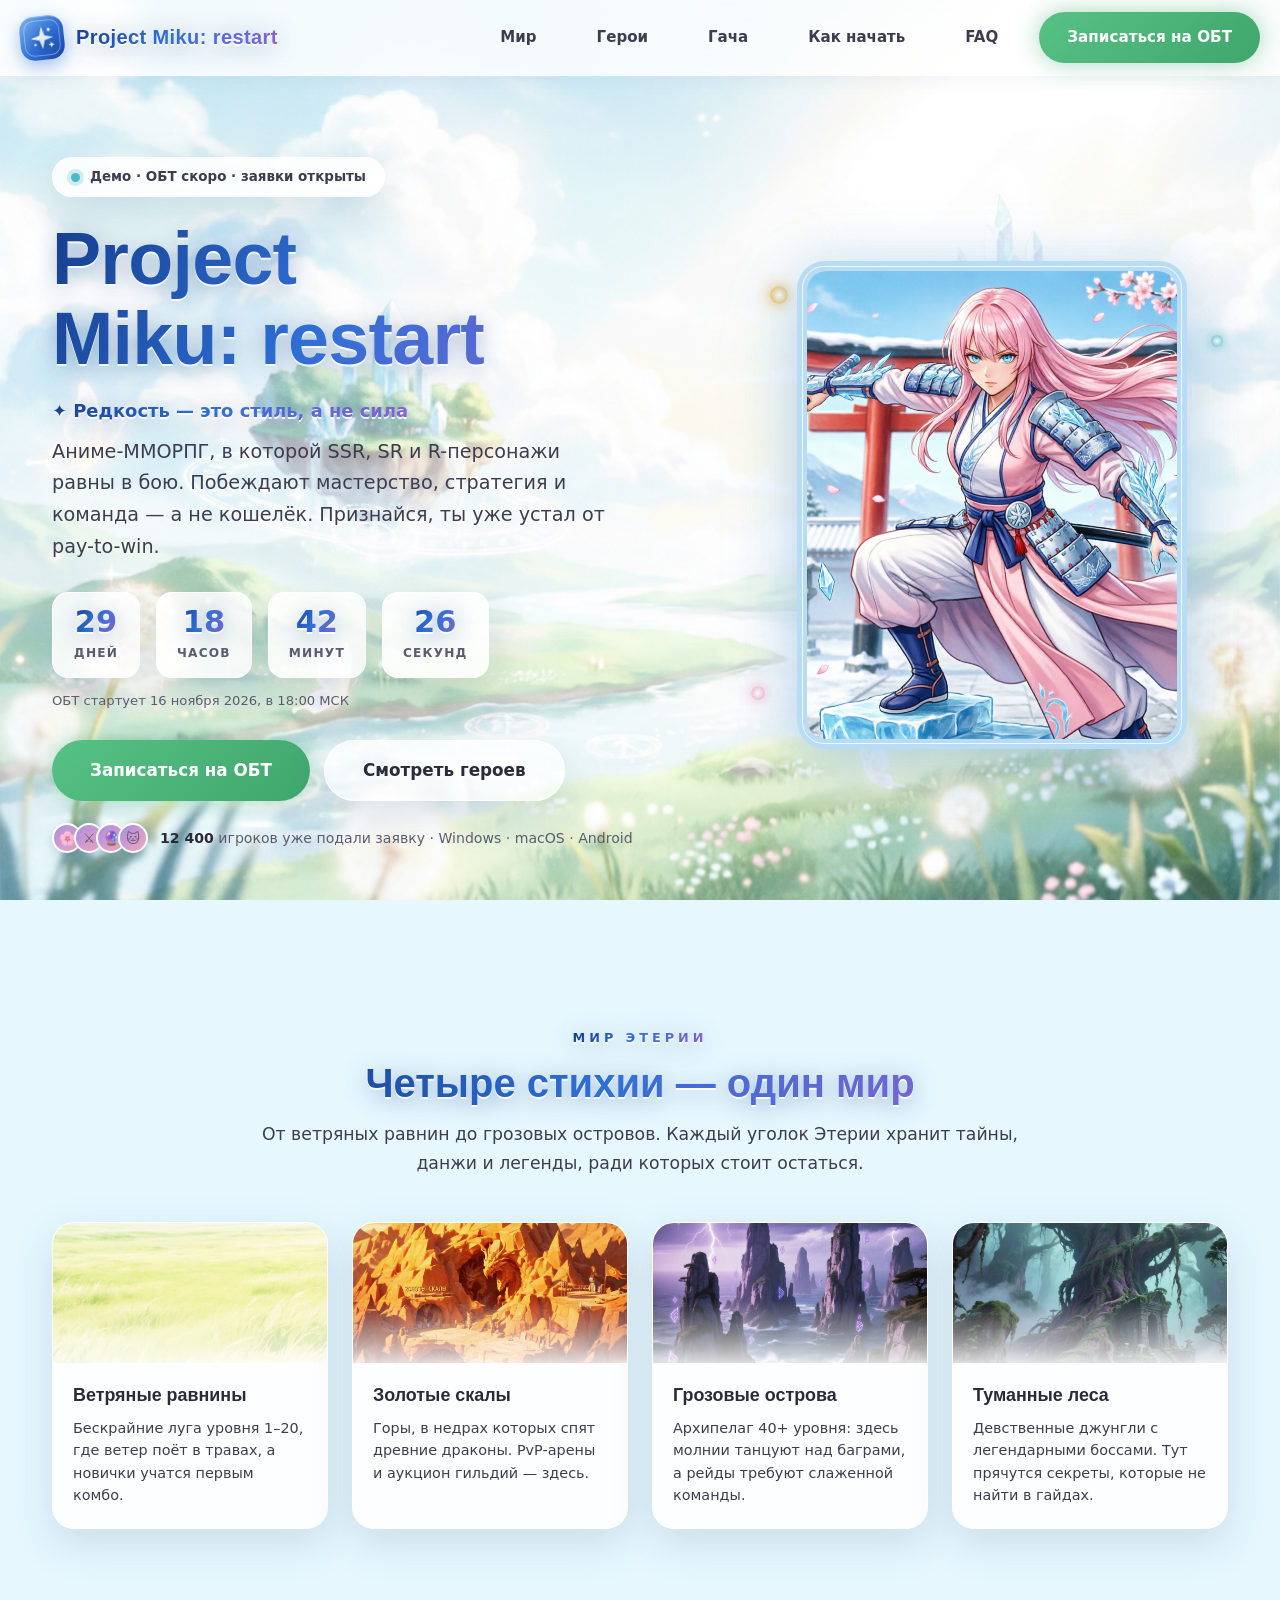
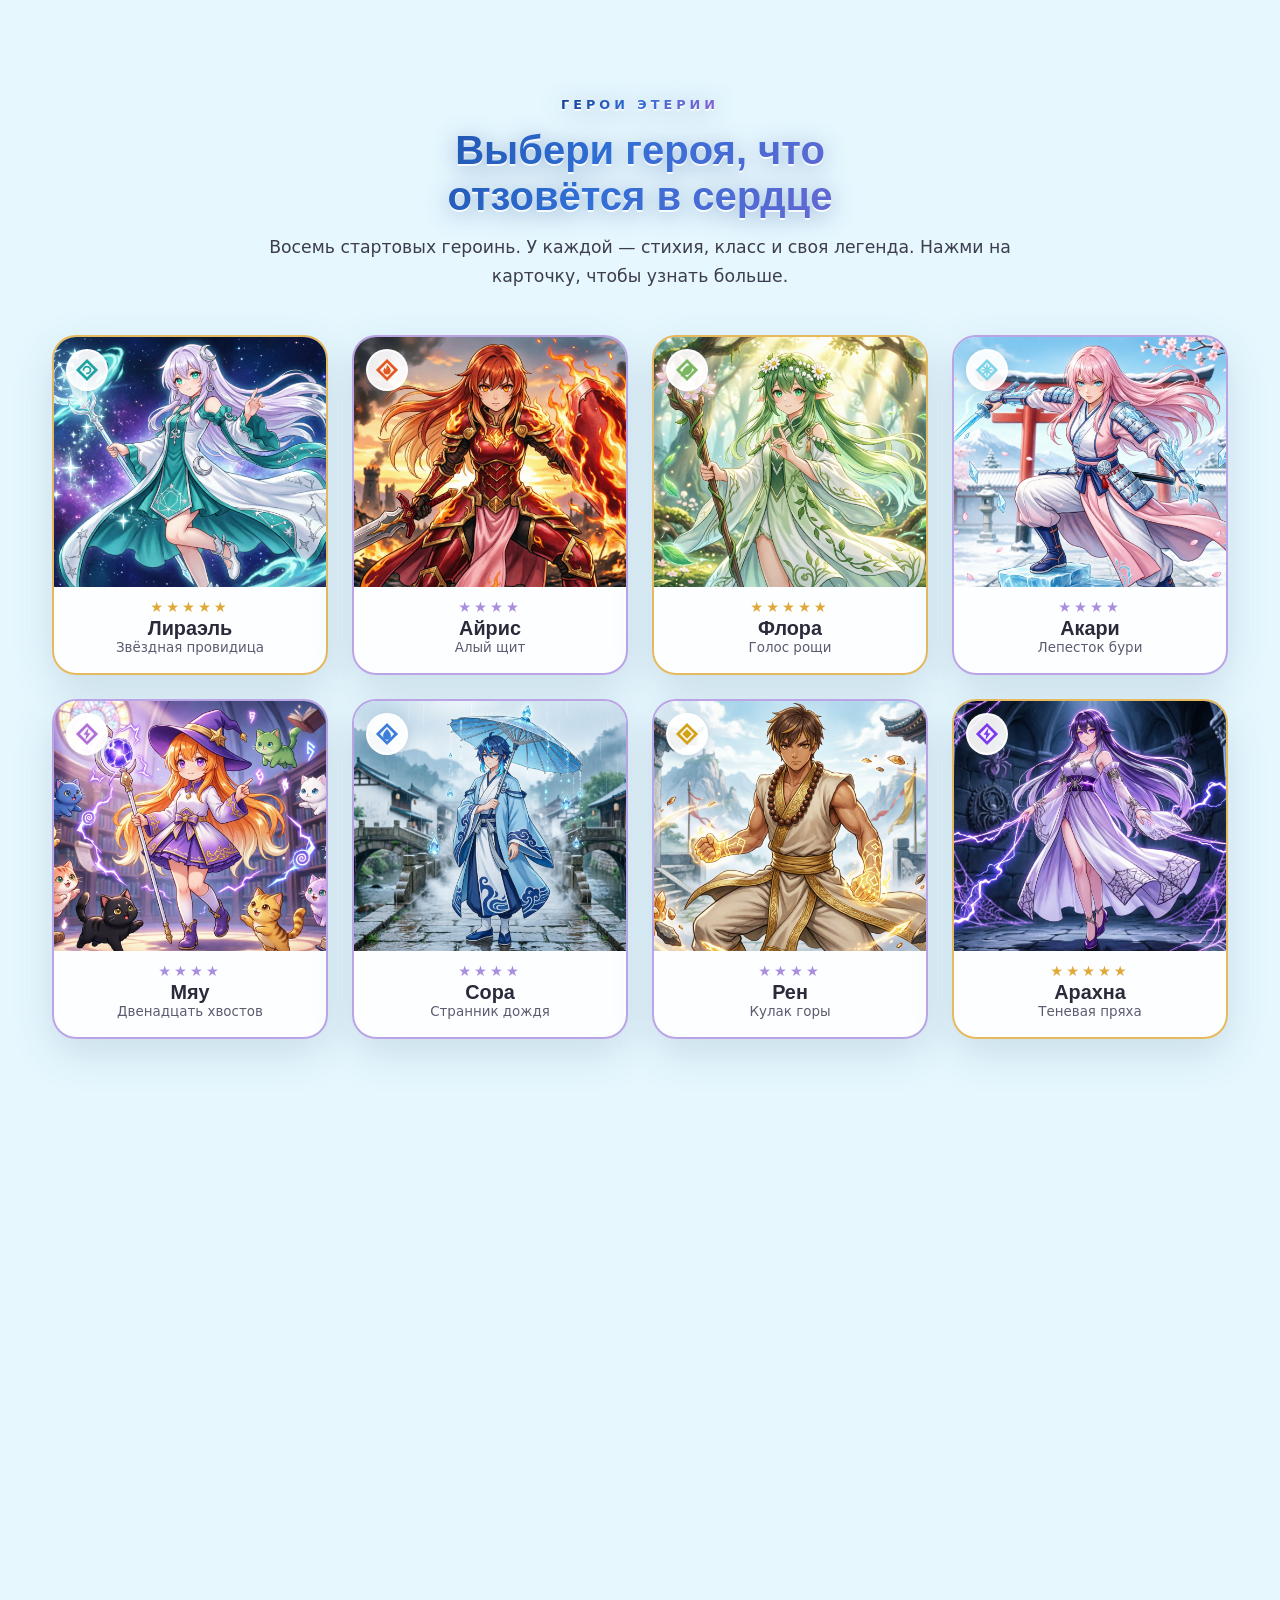
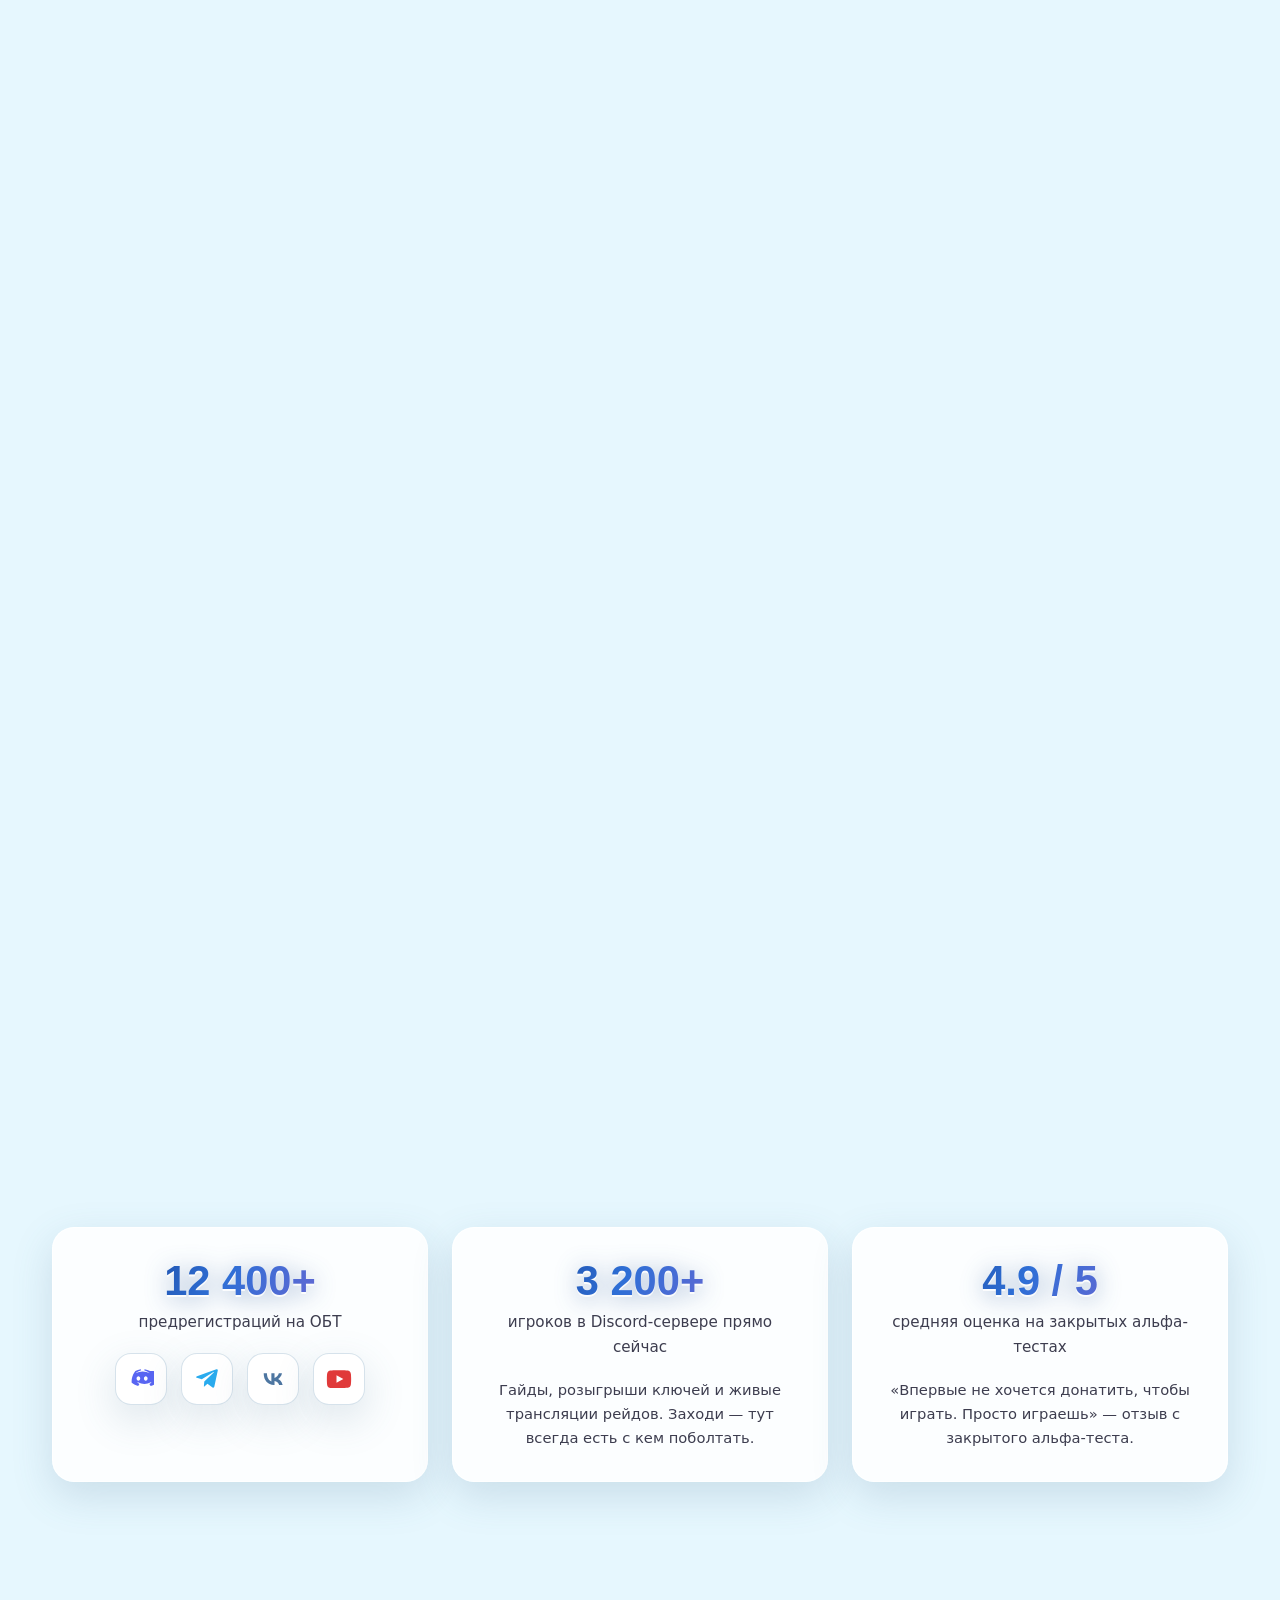
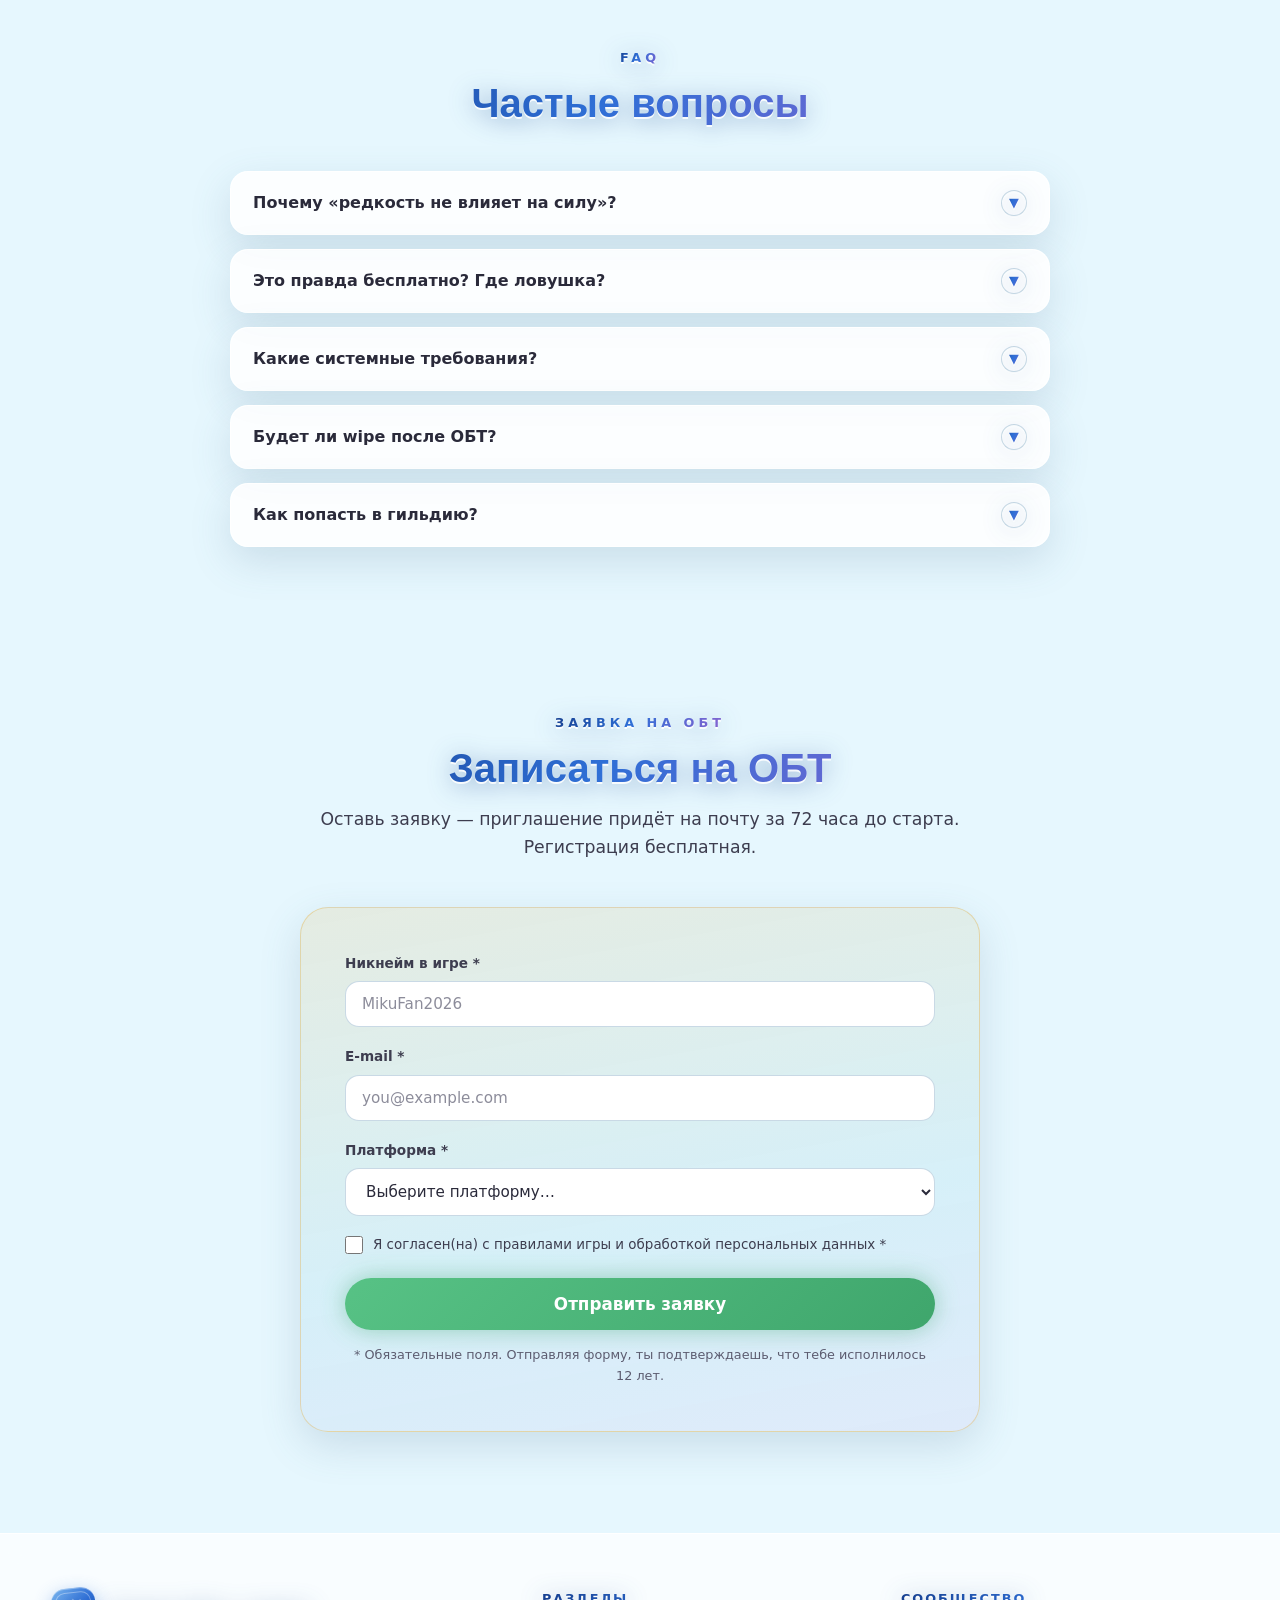
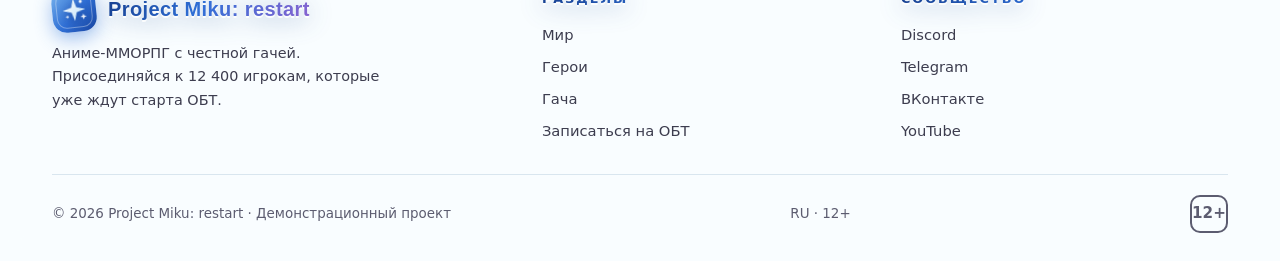
==== commit e6564137: "Убраны лишние значки локаций" ====
--- a/Index.html
+++ b/Index.html
@@ -638,15 +638,11 @@
 
   .region-art {
     height: 140px;
-    display: grid;
-    place-items: center;
-    font-size: 3rem;
     position: relative;
     overflow: hidden;
   }
 
   .region-art svg.land, .region-art img { position: absolute; inset: 0; width: 100%; height: 100%; object-fit: cover; display: block; }
-  .region-art .emoji { position: relative; z-index: 2; filter: drop-shadow(0 3px 8px rgba(0, 0, 0, 0.25)); }
 
   .region-art::after {
     content: "";
@@ -1635,7 +1631,6 @@
         <article class="region-card reveal">
           <div class="region-art">
             <img src="assets/region-plains.png" alt="Ветряные равнины" loading="lazy">
-            <span class="emoji" aria-hidden="true">🏞️</span>
           </div>
           <div class="region-info">
             <h3 class="region-name">Ветряные равнины</h3>
@@ -1646,7 +1641,6 @@
         <article class="region-card reveal">
           <div class="region-art">
             <img src="assets/region-cliffs.png" alt="Золотые скалы" loading="lazy">
-            <span class="emoji" aria-hidden="true">⛰️</span>
           </div>
           <div class="region-info">
             <h3 class="region-name">Золотые скалы</h3>
@@ -1657,7 +1651,6 @@
         <article class="region-card reveal">
           <div class="region-art">
             <img src="assets/region-storm.png" alt="Грозовые острова" loading="lazy">
-            <span class="emoji" aria-hidden="true">⚡</span>
           </div>
           <div class="region-info">
             <h3 class="region-name">Грозовые острова</h3>
@@ -1668,7 +1661,6 @@
         <article class="region-card reveal">
           <div class="region-art">
             <img src="assets/region-forest.png" alt="Туманные леса" loading="lazy">
-            <span class="emoji" aria-hidden="true">🌳</span>
           </div>
           <div class="region-info">
             <h3 class="region-name">Туманные леса</h3>
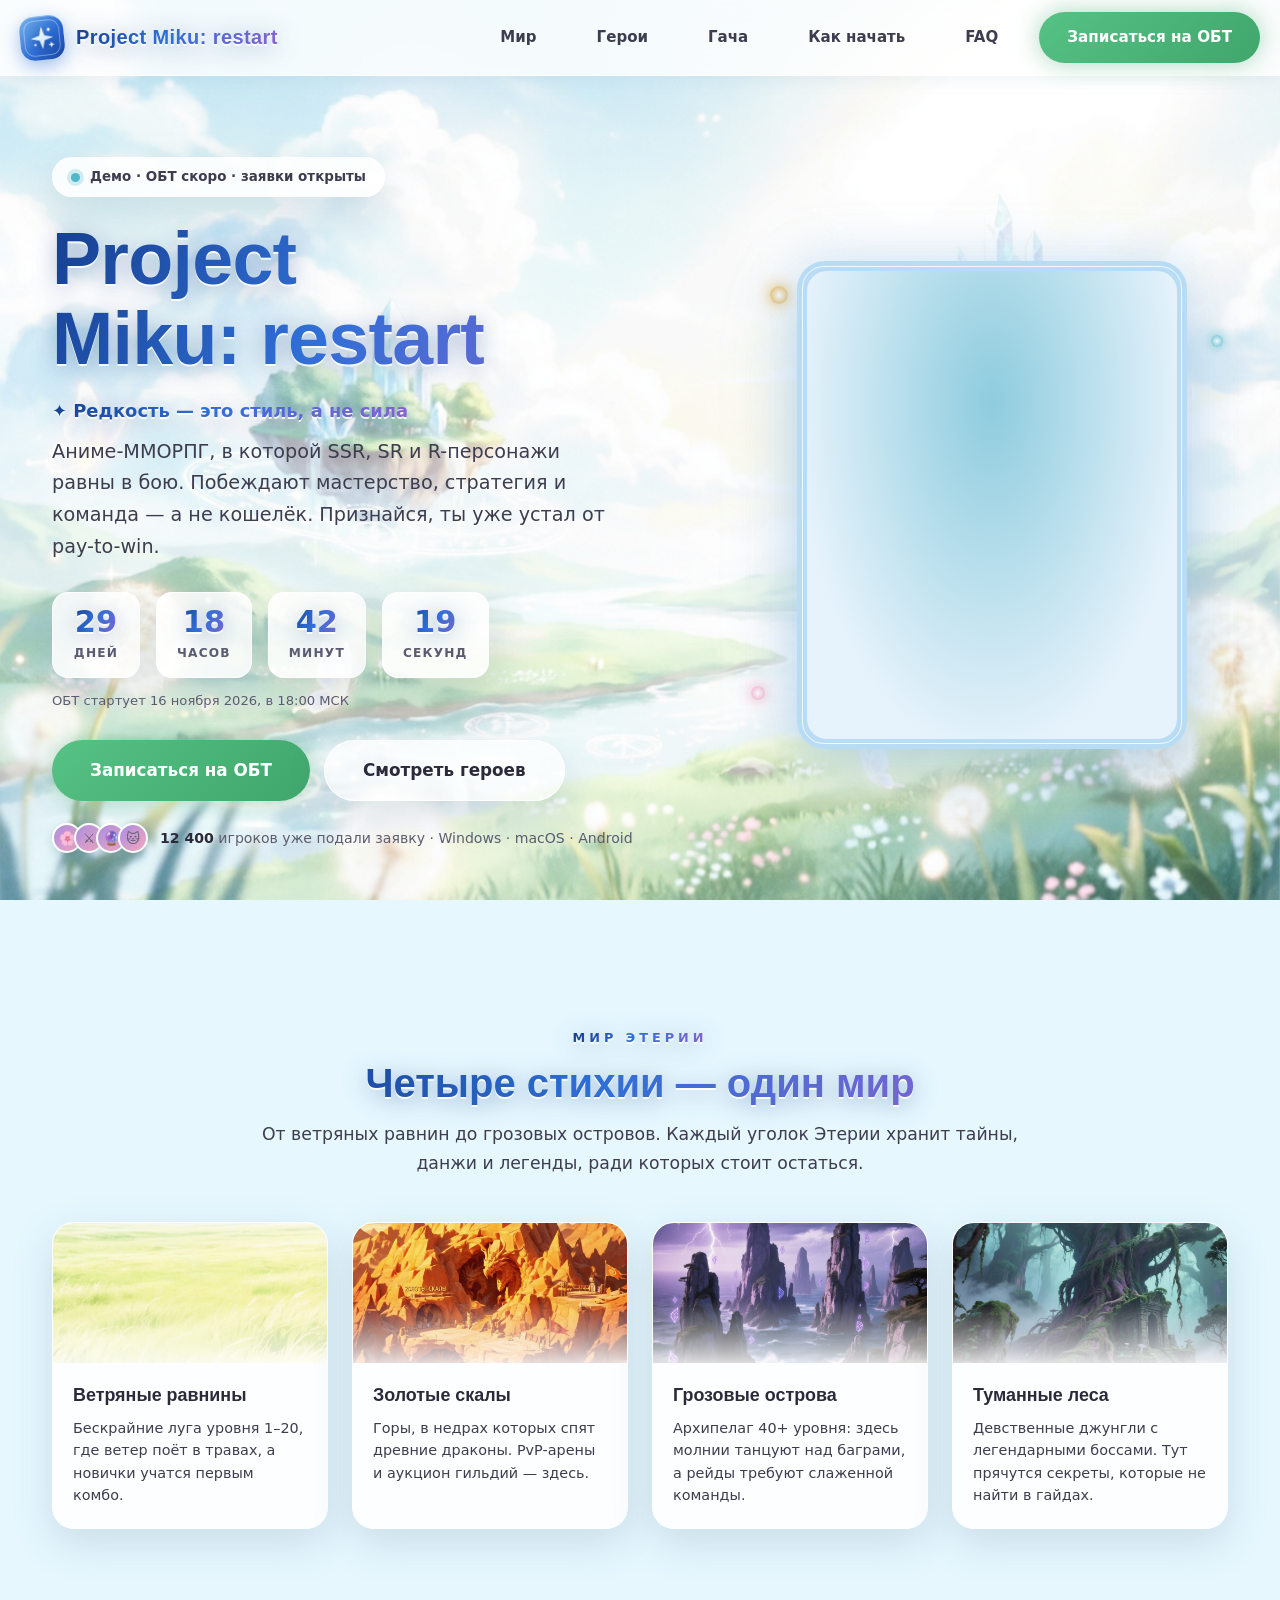
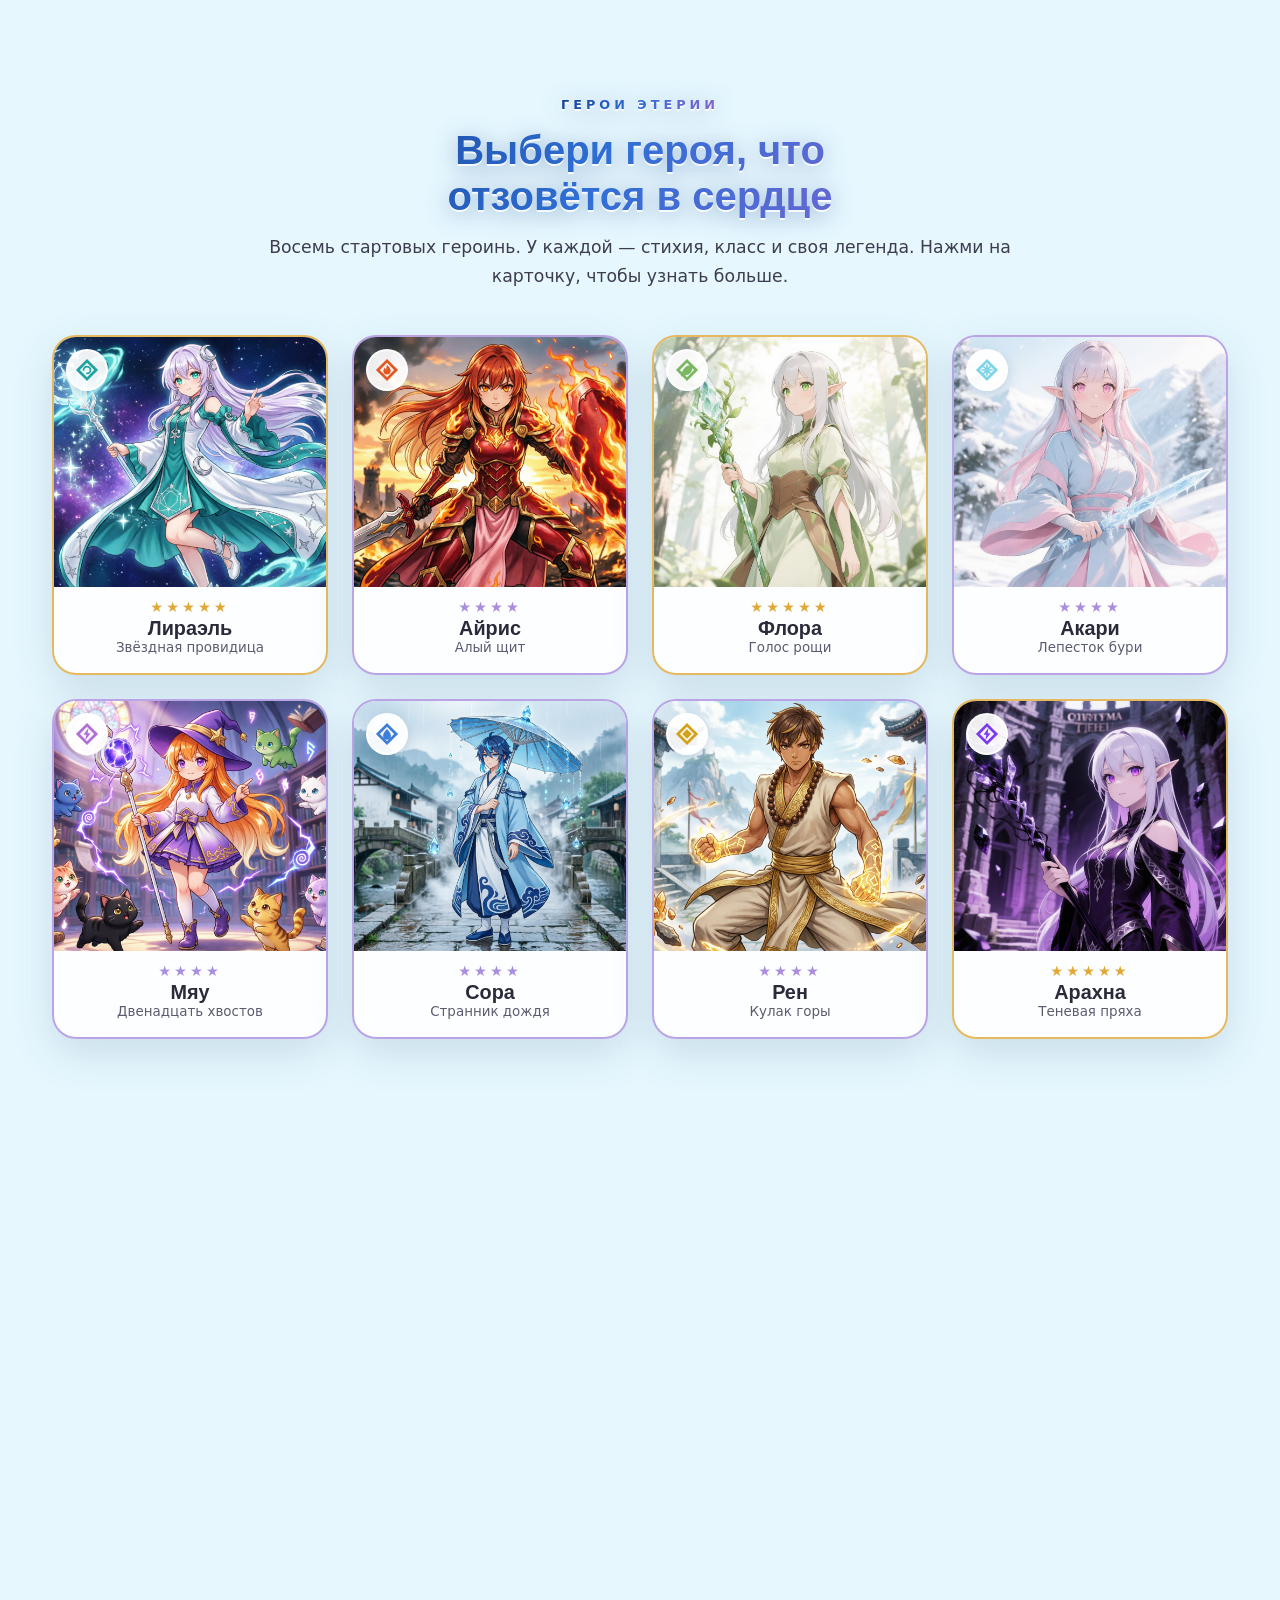
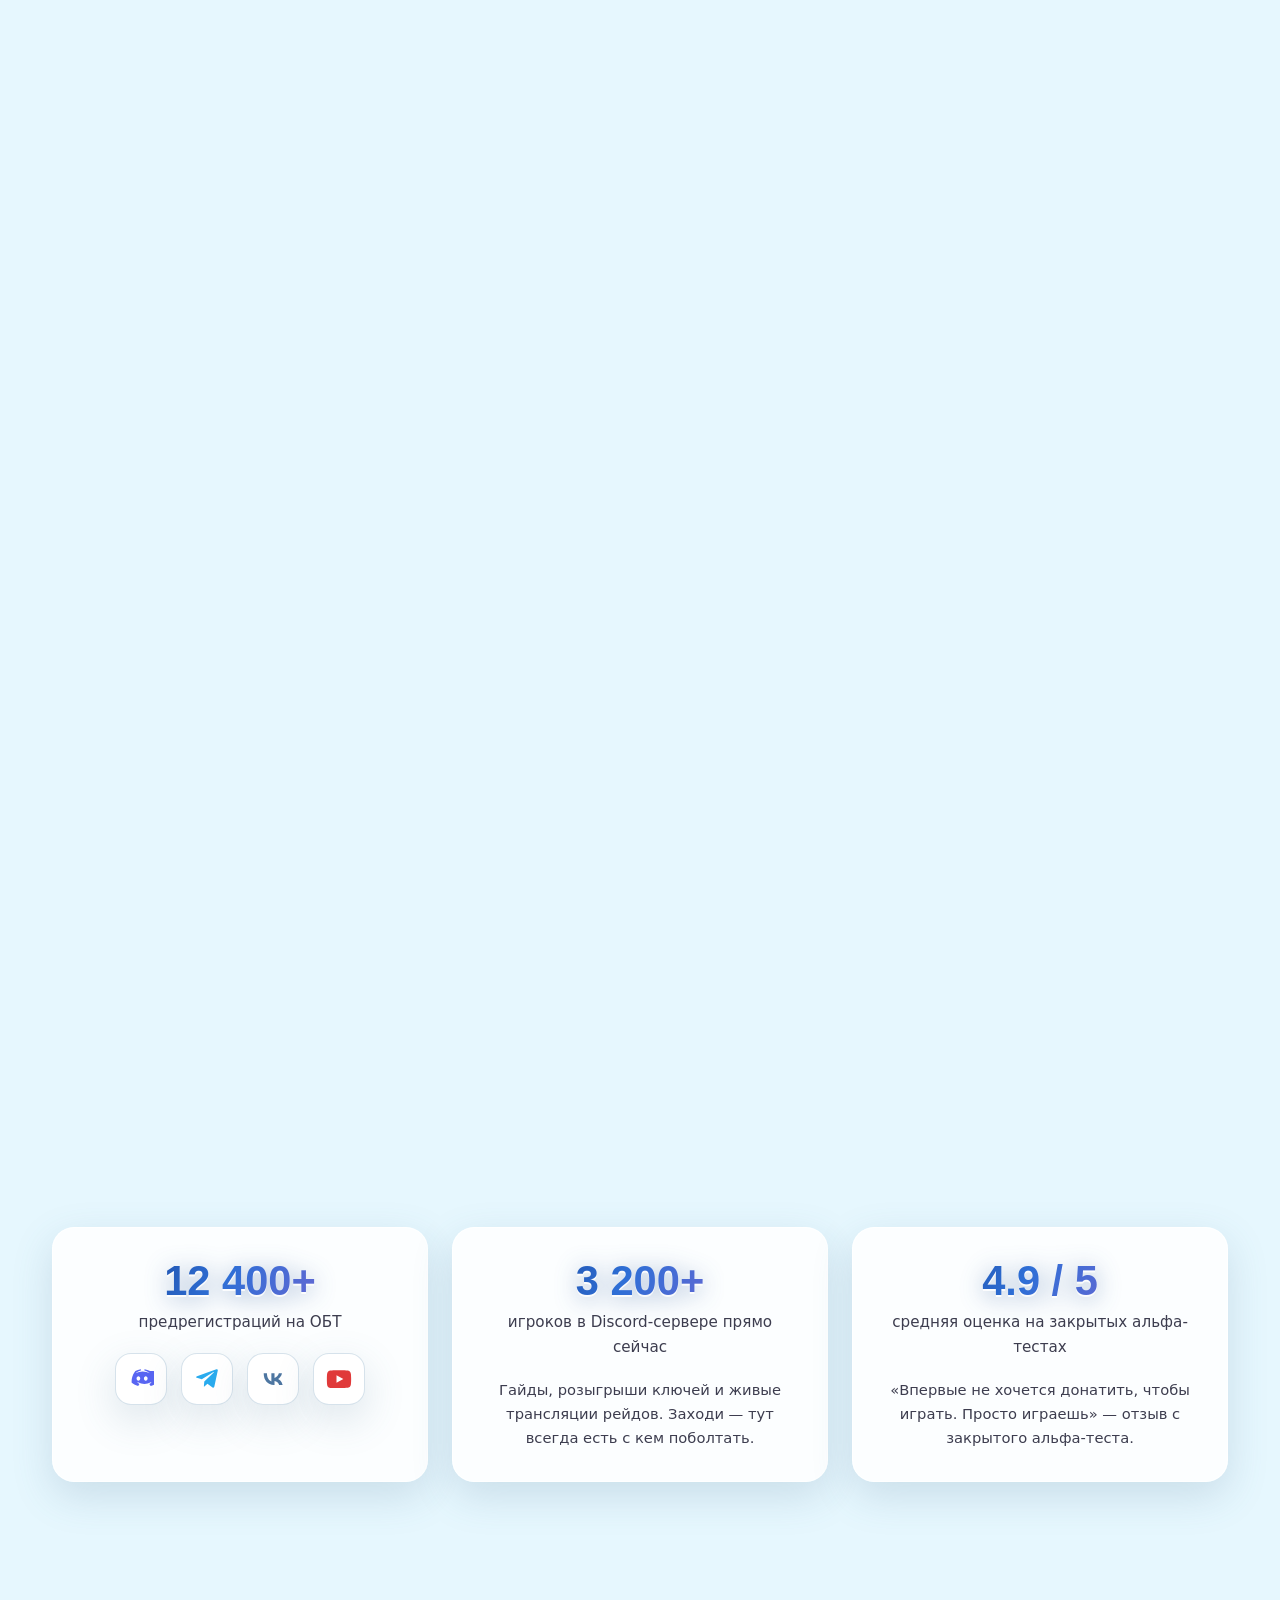
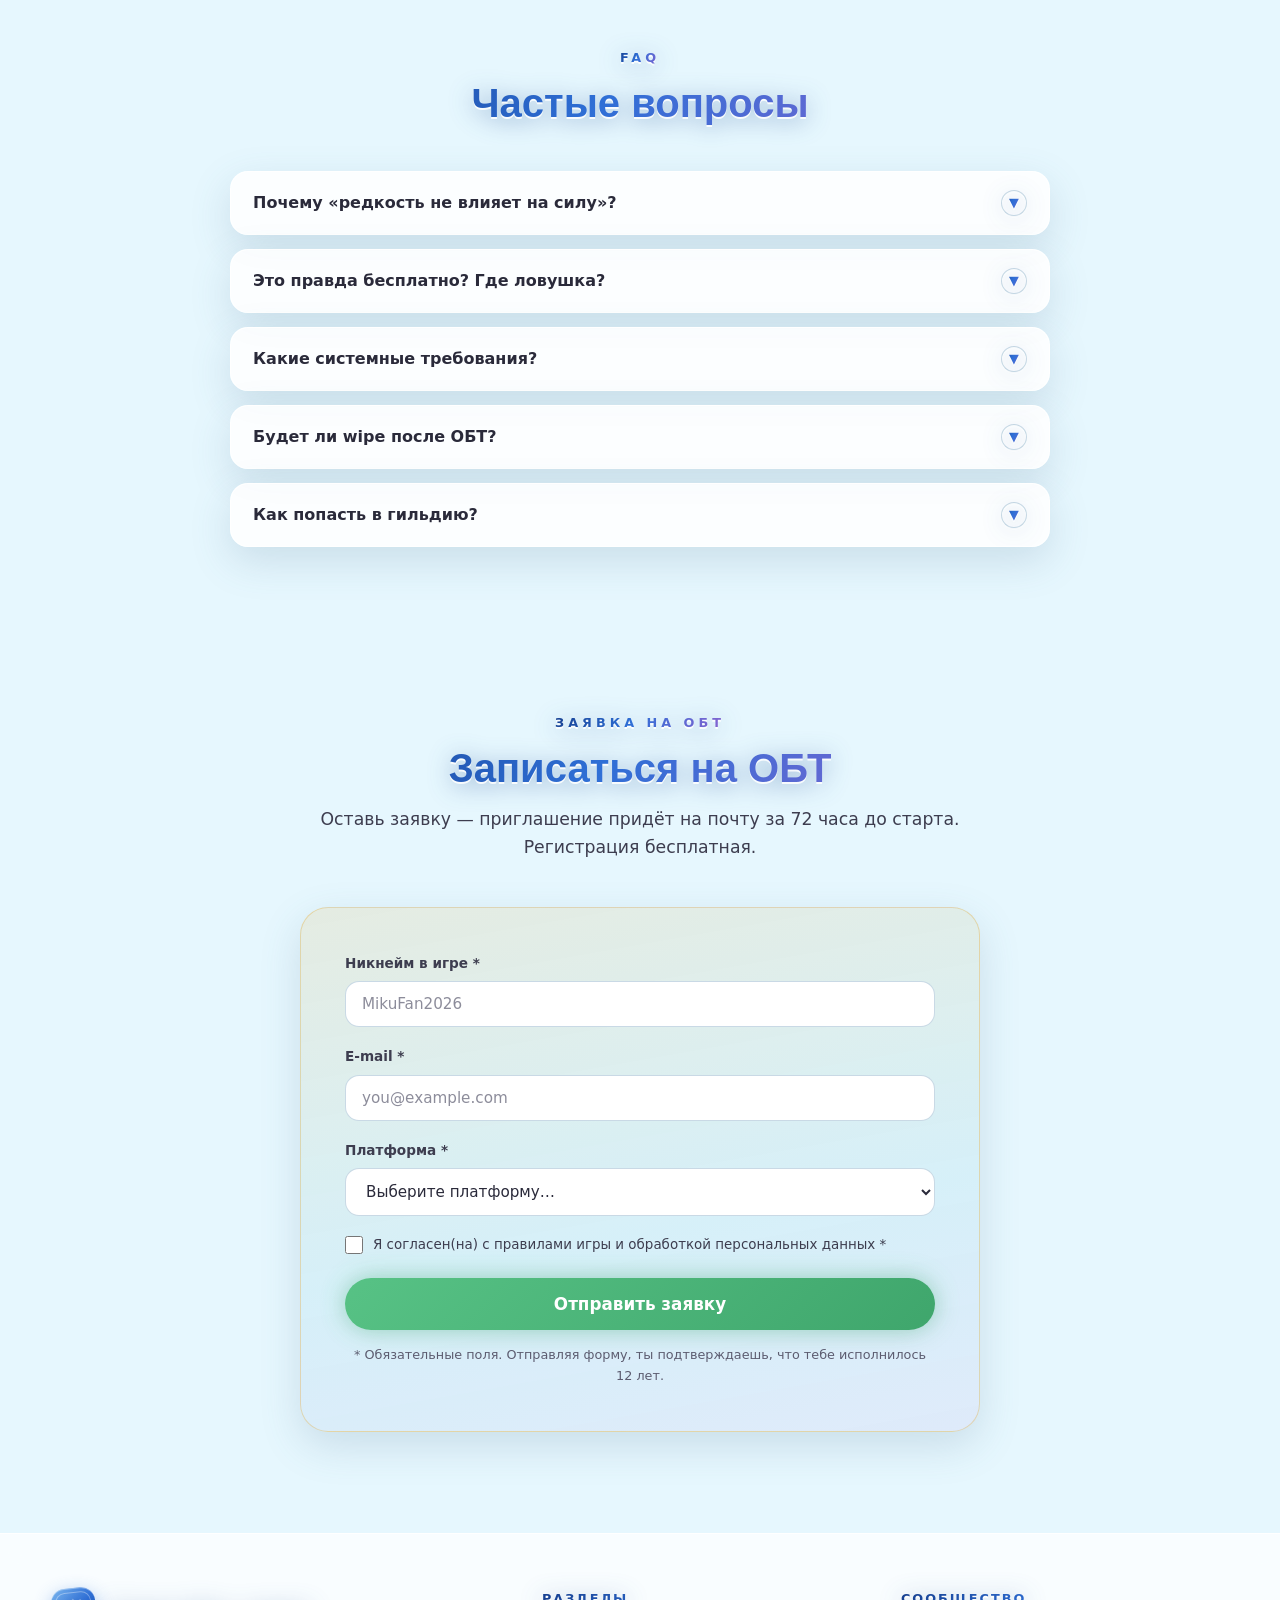
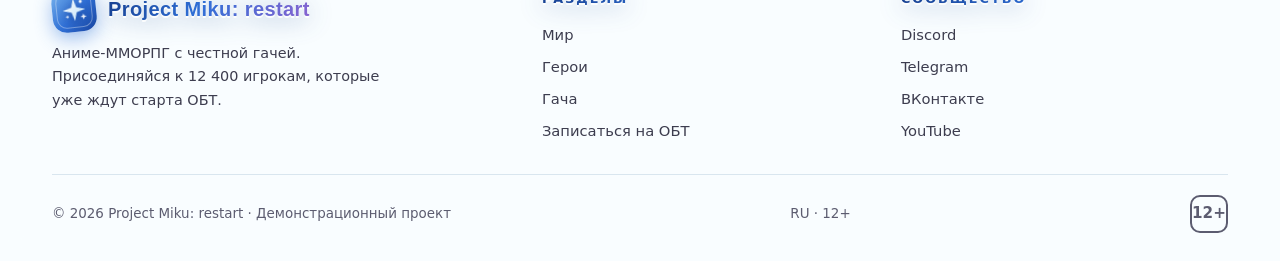
==== commit 1f55b8e3: "Замененый некоторые персонажи и добавлено видео на глвной странице" ====
--- a/Index.html
+++ b/Index.html
@@ -542,7 +542,7 @@
     position: relative;
   }
 
-  .art-inner svg, .art-inner img { width: 100%; height: 100%; object-fit: cover; display: block; }
+  .art-inner svg, .art-inner img, .art-inner video { width: 100%; height: 100%; object-fit: cover; display: block; }
 
   @keyframes floaty {
     0%, 100% { transform: translateY(0) rotate(-1deg); }
@@ -1611,7 +1611,7 @@
         <span class="orb o3" aria-hidden="true"></span>
         <div class="art-frame">
           <div class="art-inner">
-            <img src="assets/char-akari.png" alt="Лираэль — Звёздная провидица">
+            <video src="assets/char-new1.mp4" autoplay muted loop playsinline preload="metadata" aria-label="Анимационный ролик — Project Miku: restart"></video>
           </div>
         </div>
       </div>
@@ -1979,10 +1979,10 @@
     { name: 'Айрис', title: 'Алый щит', cls: 'Воин · Танк', element: 'pyro', rarity: 4, img: 'assets/char-iris.png', elColor: '#e25822',
       colors: { aura: '#e25822', hair: '#d94f30', hairLight: '#f08a5b', hairDark: '#a8321c', skin: '#ffe3cf', eye: '#f0a030', eyeLight: '#ffd98a', eyeDark: '#b06a10', outfit: '#ffdfd0', outfitAccent: '#e25822' },
       lore: 'Бывшая капитан королевской стражи, Айрис променяла двор на дорогу. Её щит помнит больше битв, чем летописи королевства.' },
-    { name: 'Флора', title: 'Голос рощи', cls: 'Друид · Саппорт', element: 'dendro', rarity: 5, img: 'assets/char-flora.png', elColor: '#7bb661',
+    { name: 'Флора', title: 'Голос рощи', cls: 'Друид · Саппорт', element: 'dendro', rarity: 5, img: 'assets/char-new3.png', elColor: '#7bb661',
       colors: { aura: '#7bb661', hair: '#7fbf6a', hairLight: '#b5e0a0', hairDark: '#4e8a4a', skin: '#ffe9d6', eye: '#3f9d5a', eyeLight: '#b0e8a0', eyeDark: '#1f6b38', outfit: '#eaf5e0', outfitAccent: '#7bb661' },
       lore: 'Голос древних деревьев, Флора слышит шёпот корней за сотни вёрст. Там, где она ступает, расцветают даже камни.' },
-    { name: 'Акари', title: 'Лепесток бури', cls: 'Самурай · ДД', element: 'cryo', rarity: 4, img: 'assets/char-akari.png', elColor: '#7fd4e8',
+    { name: 'Акари', title: 'Лепесток бури', cls: 'Самурай · ДД', element: 'cryo', rarity: 4, img: 'assets/char-new1.png', elColor: '#7fd4e8',
       colors: { aura: '#7fd4e8', hair: '#f7b8d0', hairLight: '#ffdce8', hairDark: '#d98aa8', skin: '#ffe9d6', eye: '#5fb8d8', eyeLight: '#c4ecf8', eyeDark: '#2a7a9a', outfit: '#fdf2f7', outfitAccent: '#7fd4e8' },
       lore: 'Странствующая воительница из восточных провинций. Её катана поёт, когда лепестки сакуры касаются лезвия.' },
     { name: 'Мяу', title: 'Двенадцать хвостов', cls: 'Маг · Контроль', element: 'electro', rarity: 4, img: 'assets/char-miau.png', elColor: '#b06fd6',
@@ -1994,7 +1994,7 @@
     { name: 'Рен', title: 'Кулак горы', cls: 'Монах · ДД', element: 'geo', rarity: 4, img: 'assets/char-ren.png', elColor: '#d4a017',
       colors: { aura: '#e8b84a', hair: '#8a6a3a', hairLight: '#b89a6a', hairDark: '#5f4526', skin: '#f0d8b8', eye: '#8a5a2a', eyeLight: '#d8b88a', eyeDark: '#4a2a0a', outfit: '#f5e8c8', outfitAccent: '#d4a017' },
       lore: 'Бывший монах Огненного Храма, Рен превратил гнев в искусство. Один его удар способен расколоть надвое гранитную глыбу.' },
-    { name: 'Арахна', title: 'Теневая пряха', cls: 'Пряха · Контроль', element: 'electro', rarity: 5, img: 'assets/char-arahna.png', elColor: '#7c3aed',
+    { name: 'Арахна', title: 'Теневая пряха', cls: 'Пряха · Контроль', element: 'electro', rarity: 5, img: 'assets/char-new2.png', elColor: '#7c3aed',
       colors: { aura: '#7c3aed', hair: '#6a4a9a', hairLight: '#9a7ac8', hairDark: '#452a6a', skin: '#f0d8e0', eye: '#7c3aed', eyeLight: '#c9aef5', eyeDark: '#3a107a', outfit: '#efe6ff', outfitAccent: '#7c3aed' },
       lore: 'Последняя из рода Тенёвых прях, Арахна плетёт сети не только из шёлка, но и из самих судеб. Её паутину не видит даже ветер.' }
   ];
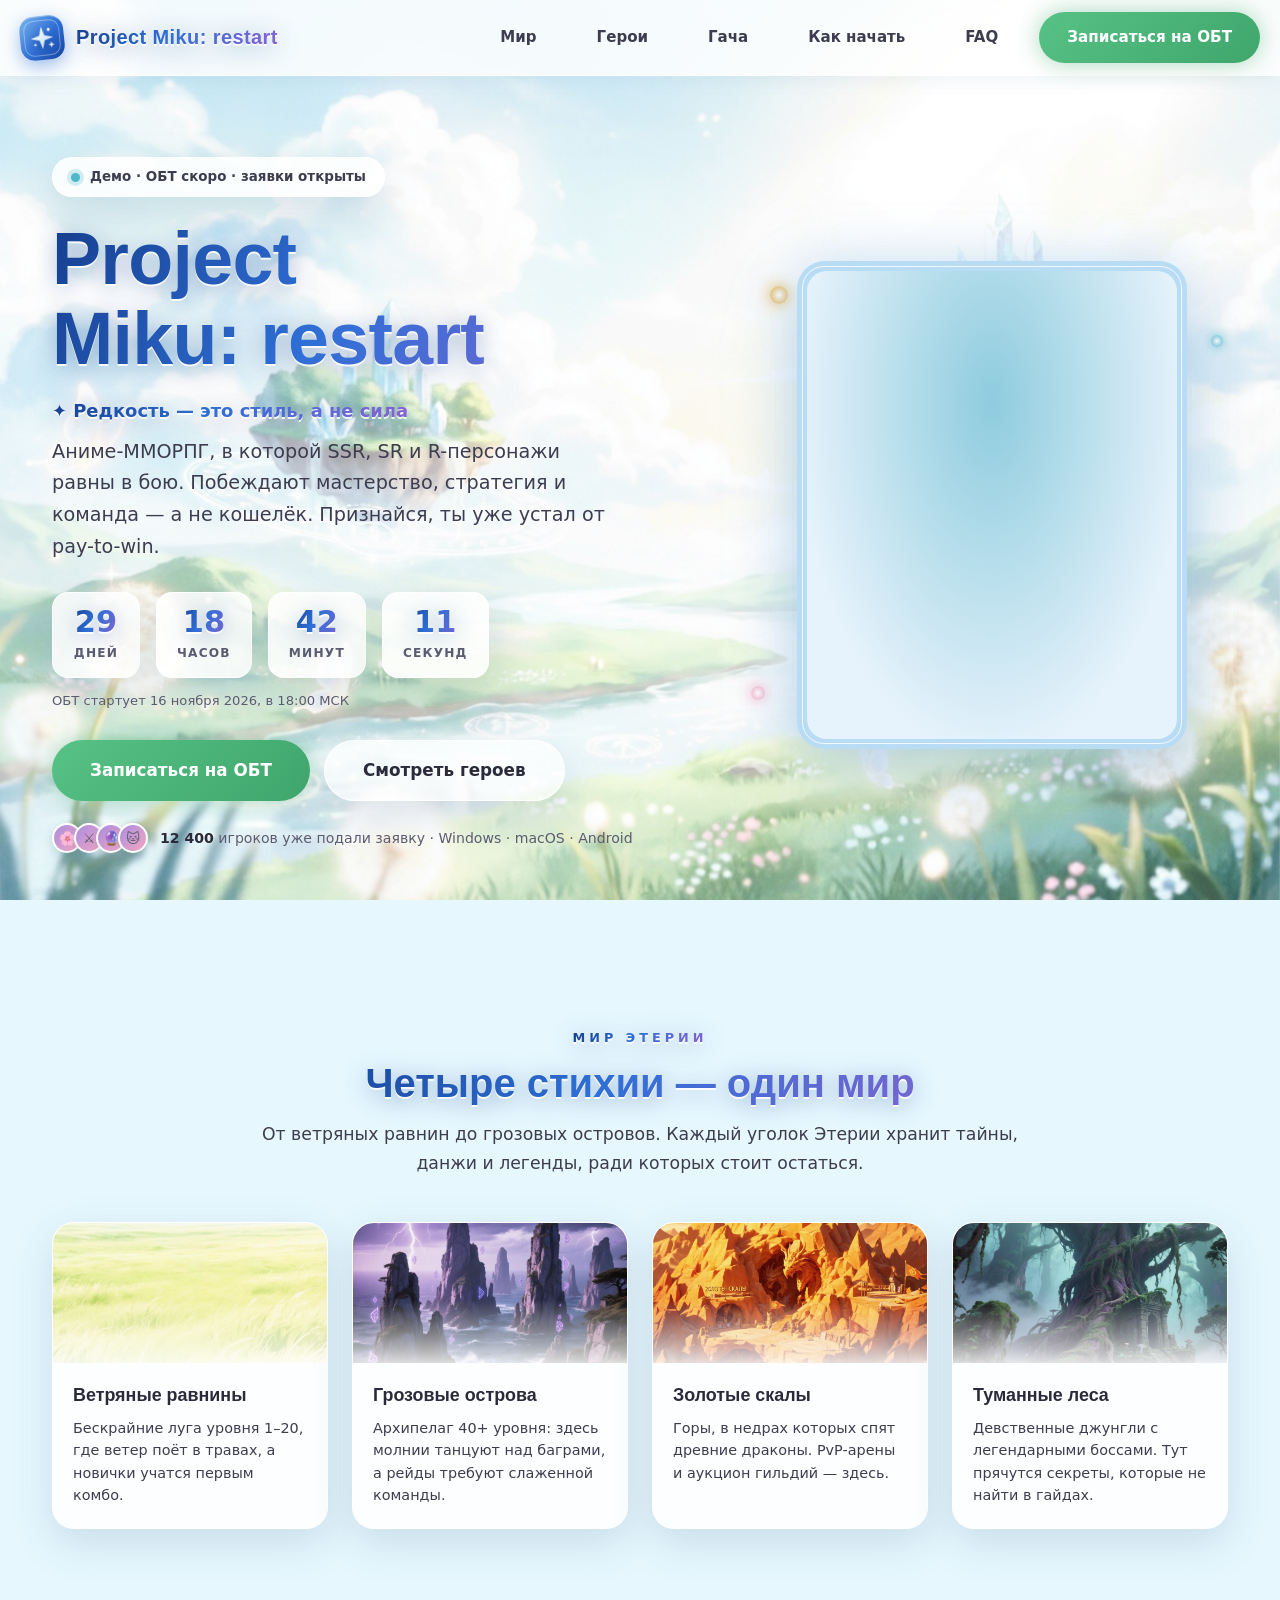
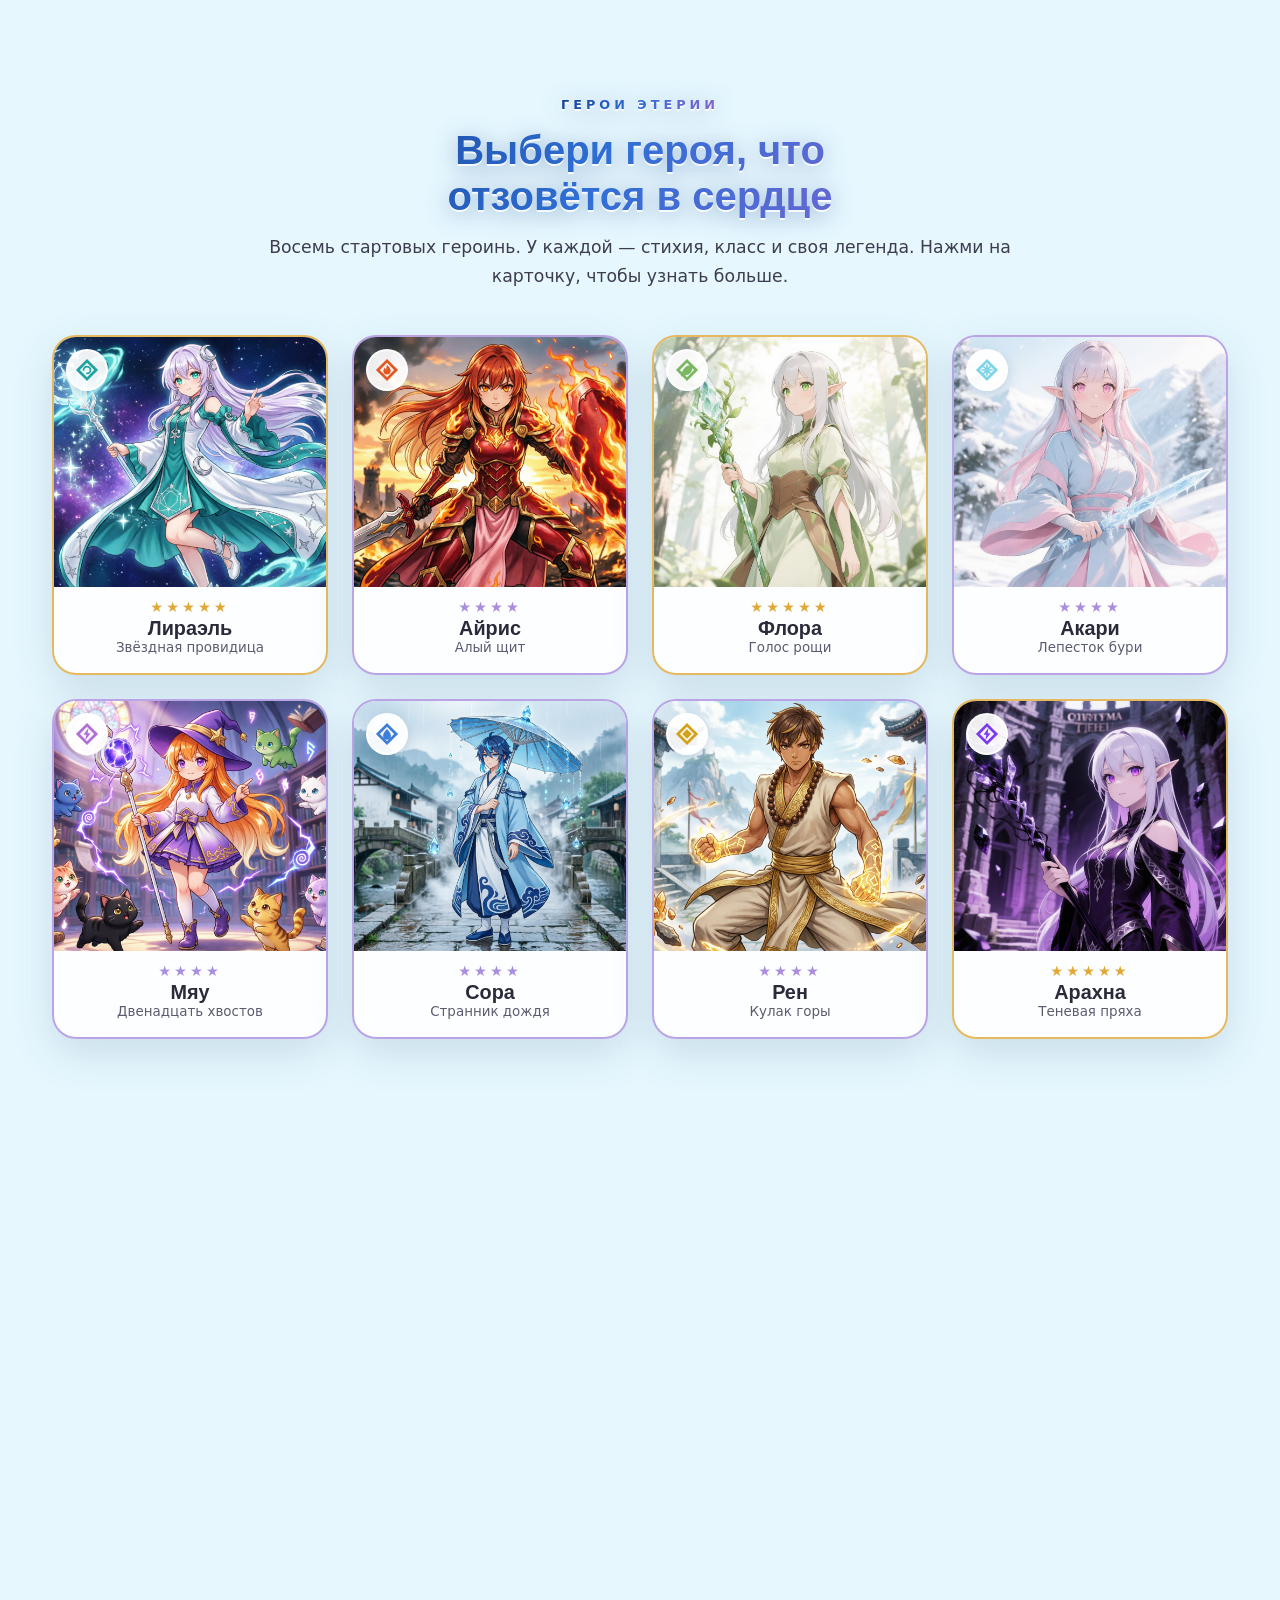
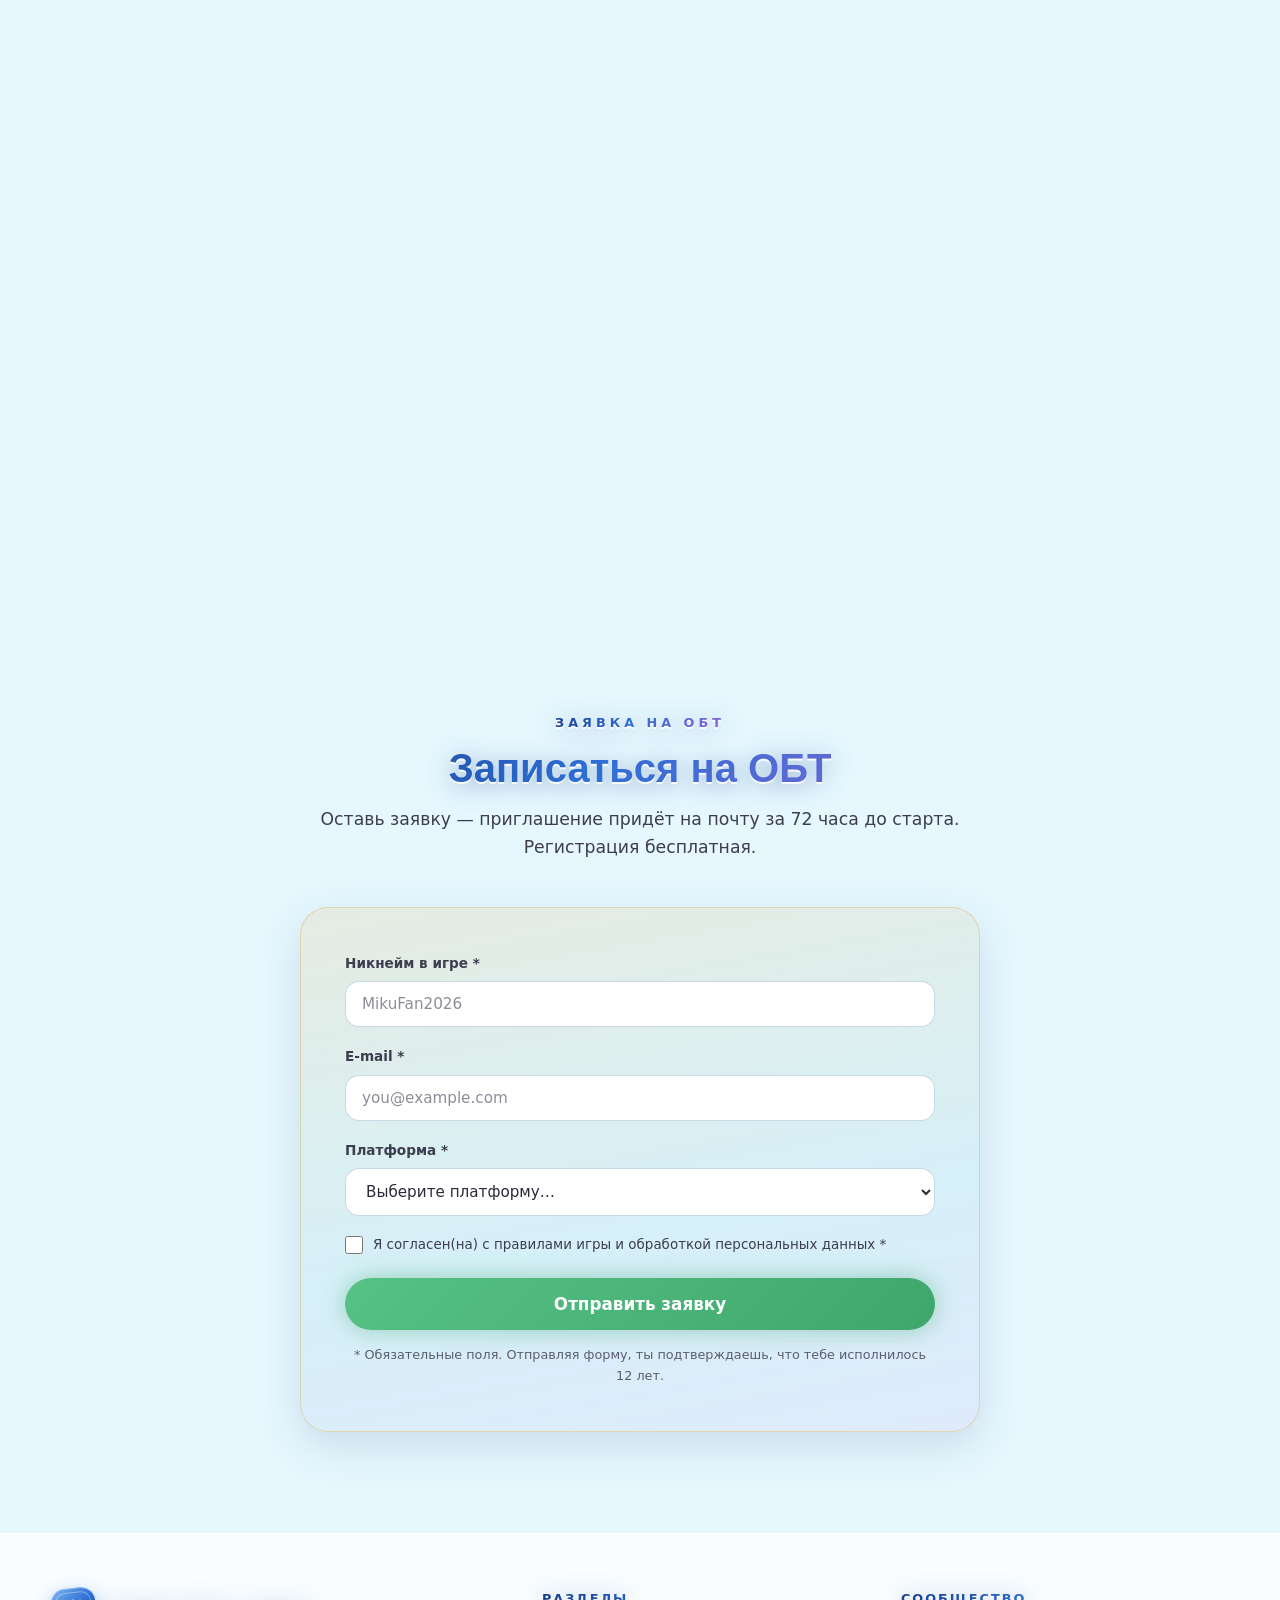
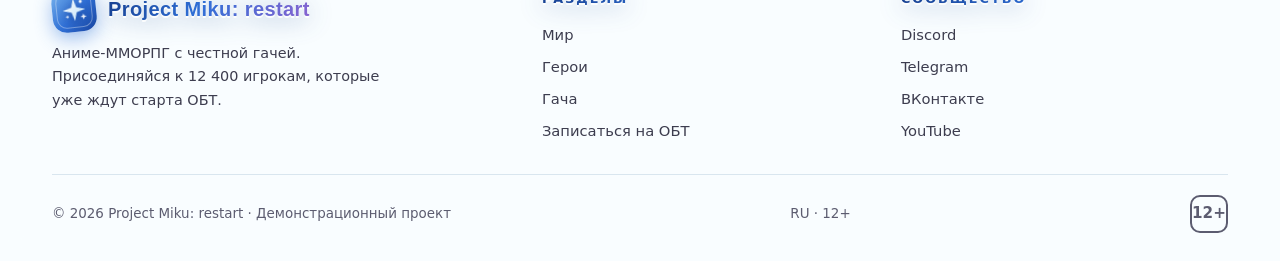
==== commit 3506943b: "Создана ветка feature-regions и поменяны местами регионы золотые скалы и грозовые острова" ====
--- a/Index.html
+++ b/Index.html
@@ -1640,21 +1640,21 @@
 
         <article class="region-card reveal">
           <div class="region-art">
+            <img src="assets/region-storm.png" alt="Грозовые острова" loading="lazy">
+          </div>
+          <div class="region-info">
+            <h3 class="region-name">Грозовые острова</h3>
+            <p class="region-desc">Архипелаг 40+ уровня: здесь молнии танцуют над баграми, а рейды требуют слаженной команды.</p>
+          </div>
+        </article>
+
+        <article class="region-card reveal">
+          <div class="region-art">
             <img src="assets/region-cliffs.png" alt="Золотые скалы" loading="lazy">
           </div>
           <div class="region-info">
             <h3 class="region-name">Золотые скалы</h3>
             <p class="region-desc">Горы, в недрах которых спят древние драконы. PvP-арены и аукцион гильдий — здесь.</p>
-          </div>
-        </article>
-
-        <article class="region-card reveal">
-          <div class="region-art">
-            <img src="assets/region-storm.png" alt="Грозовые острова" loading="lazy">
-          </div>
-          <div class="region-info">
-            <h3 class="region-name">Грозовые острова</h3>
-            <p class="region-desc">Архипелаг 40+ уровня: здесь молнии танцуют над баграми, а рейды требуют слаженной команды.</p>
           </div>
         </article>
 
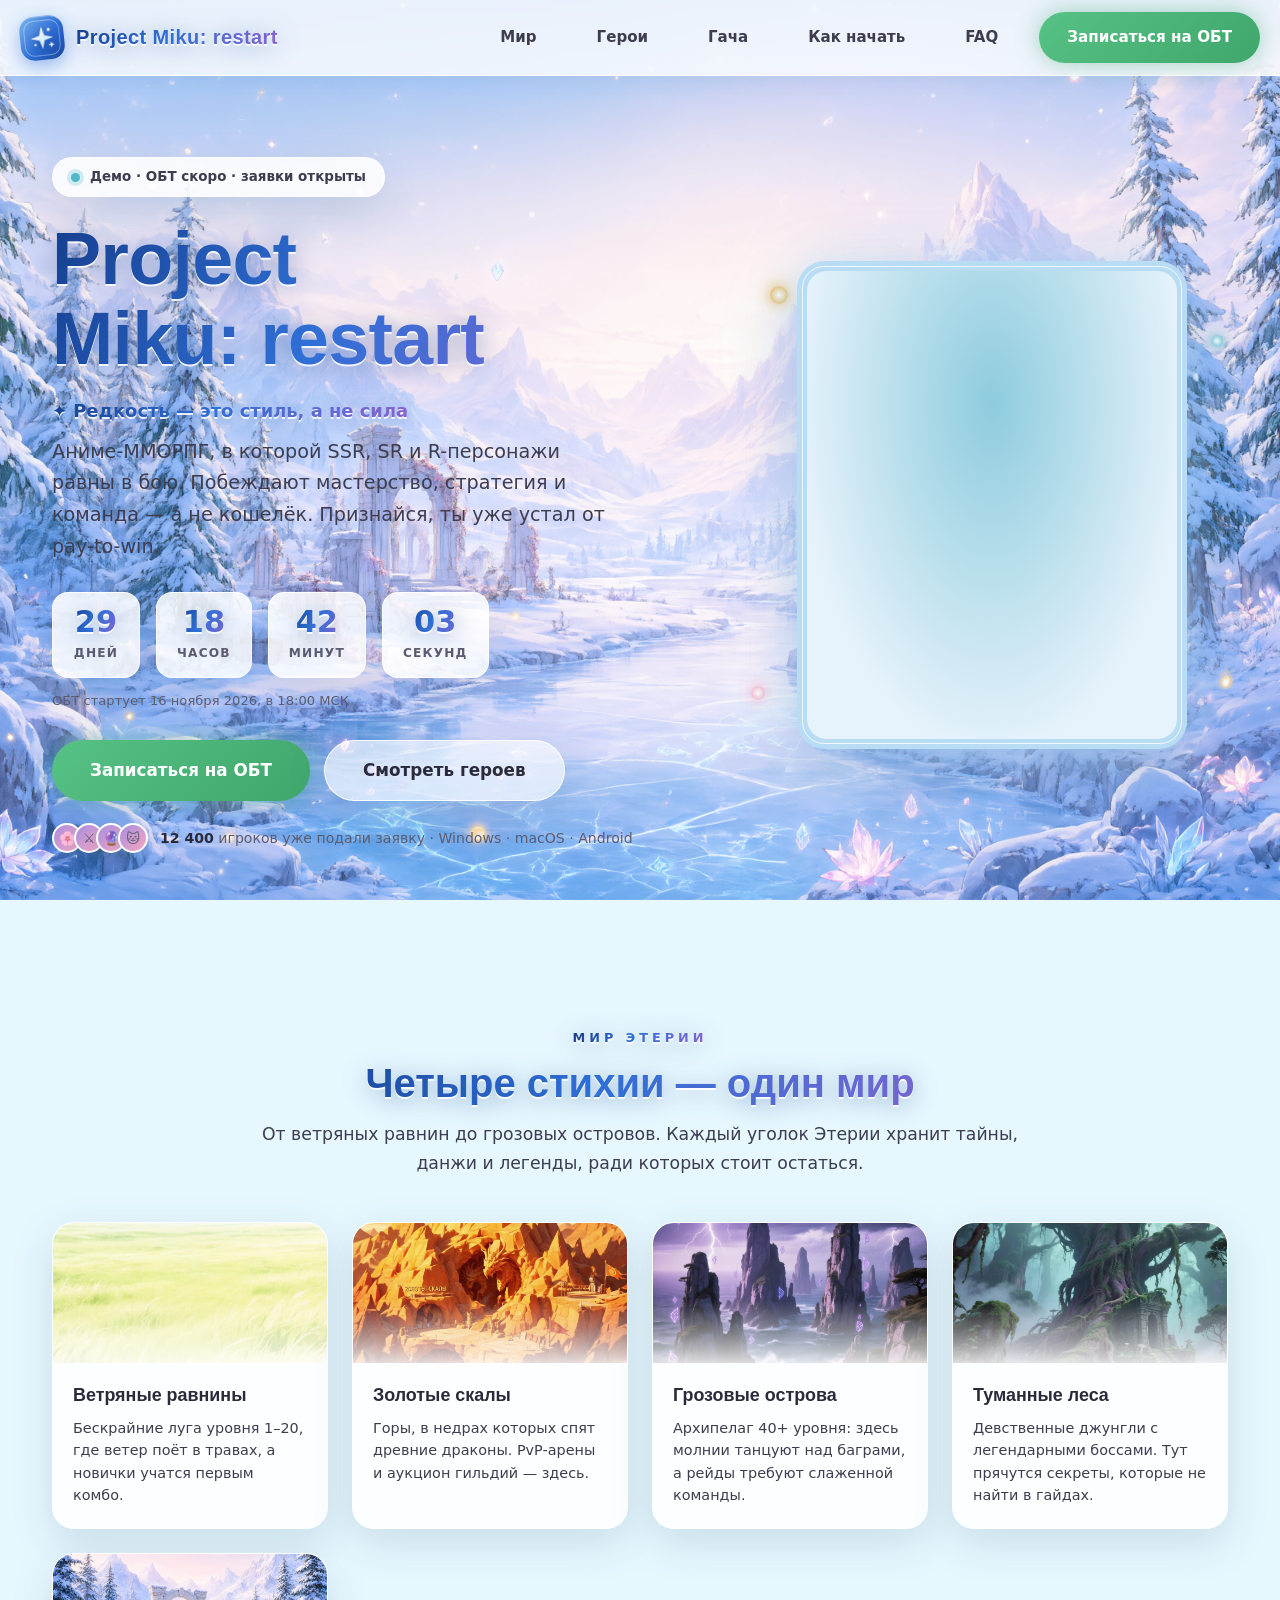
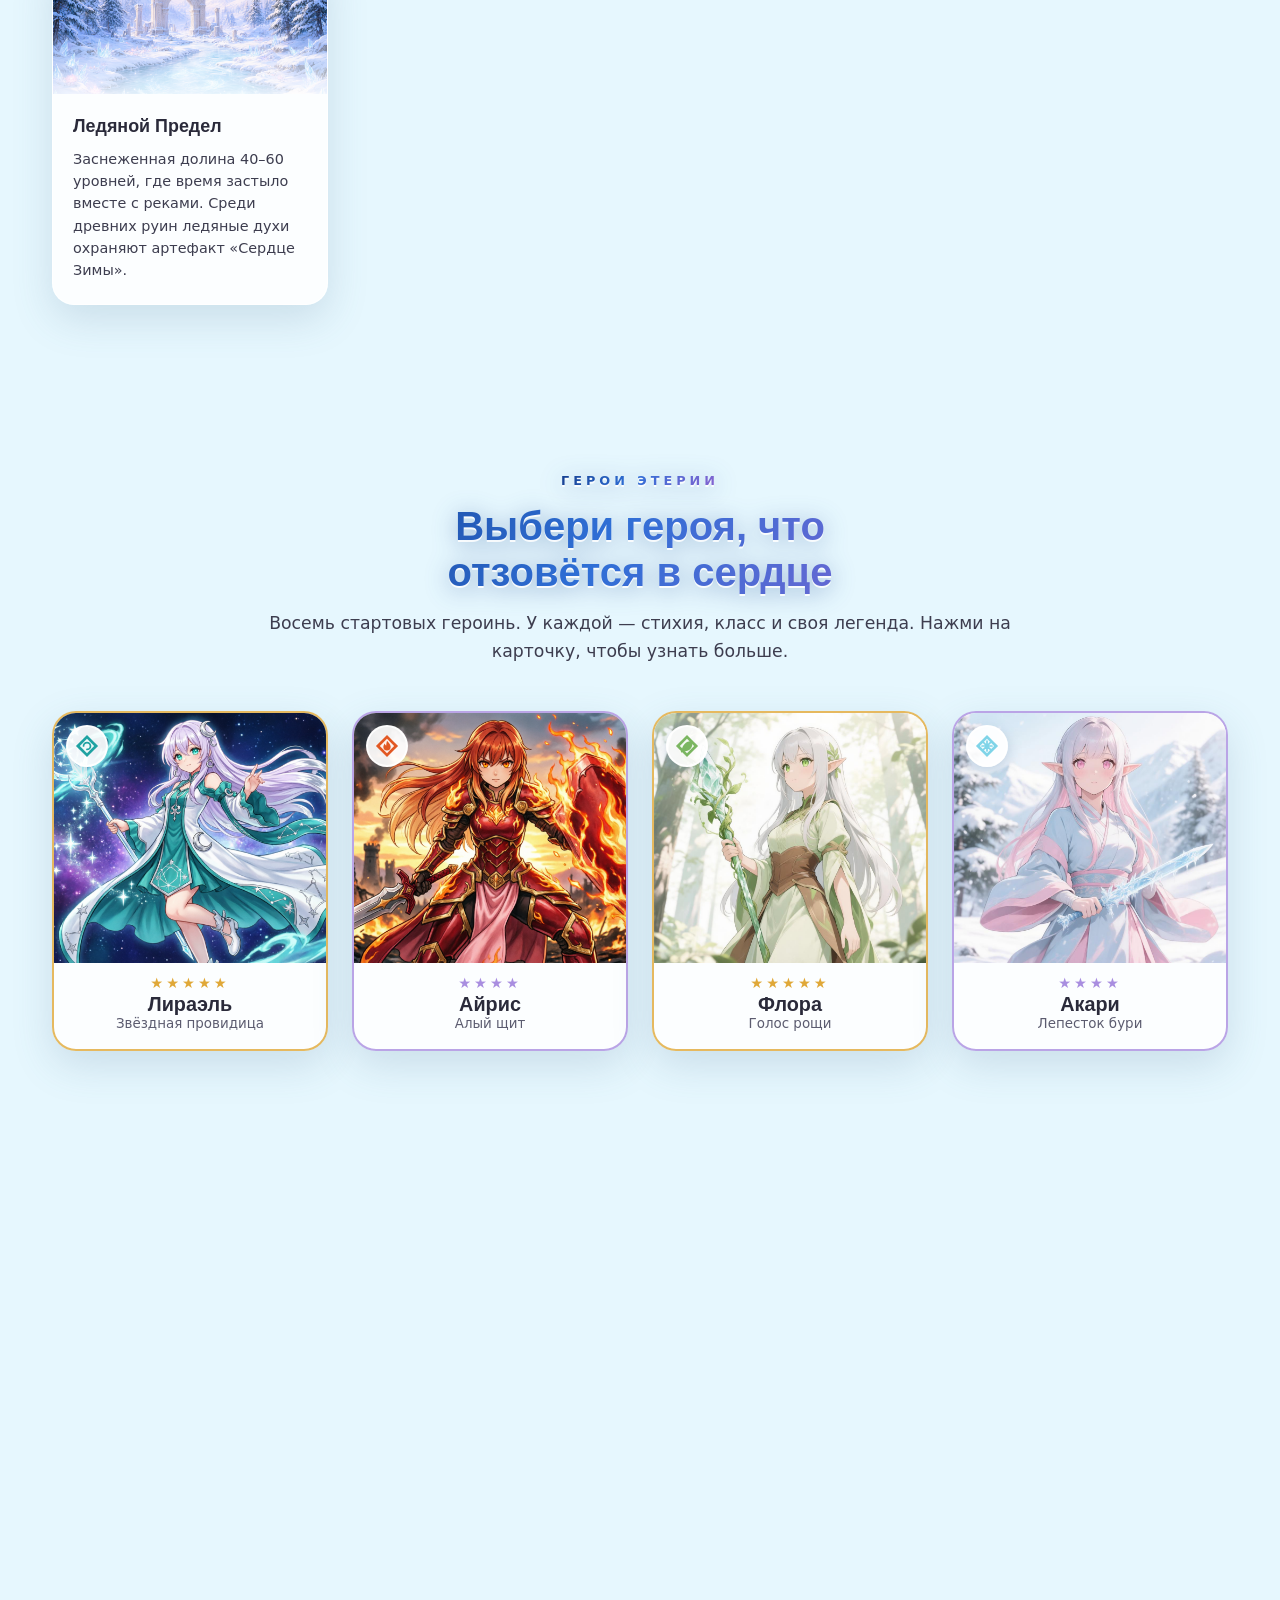
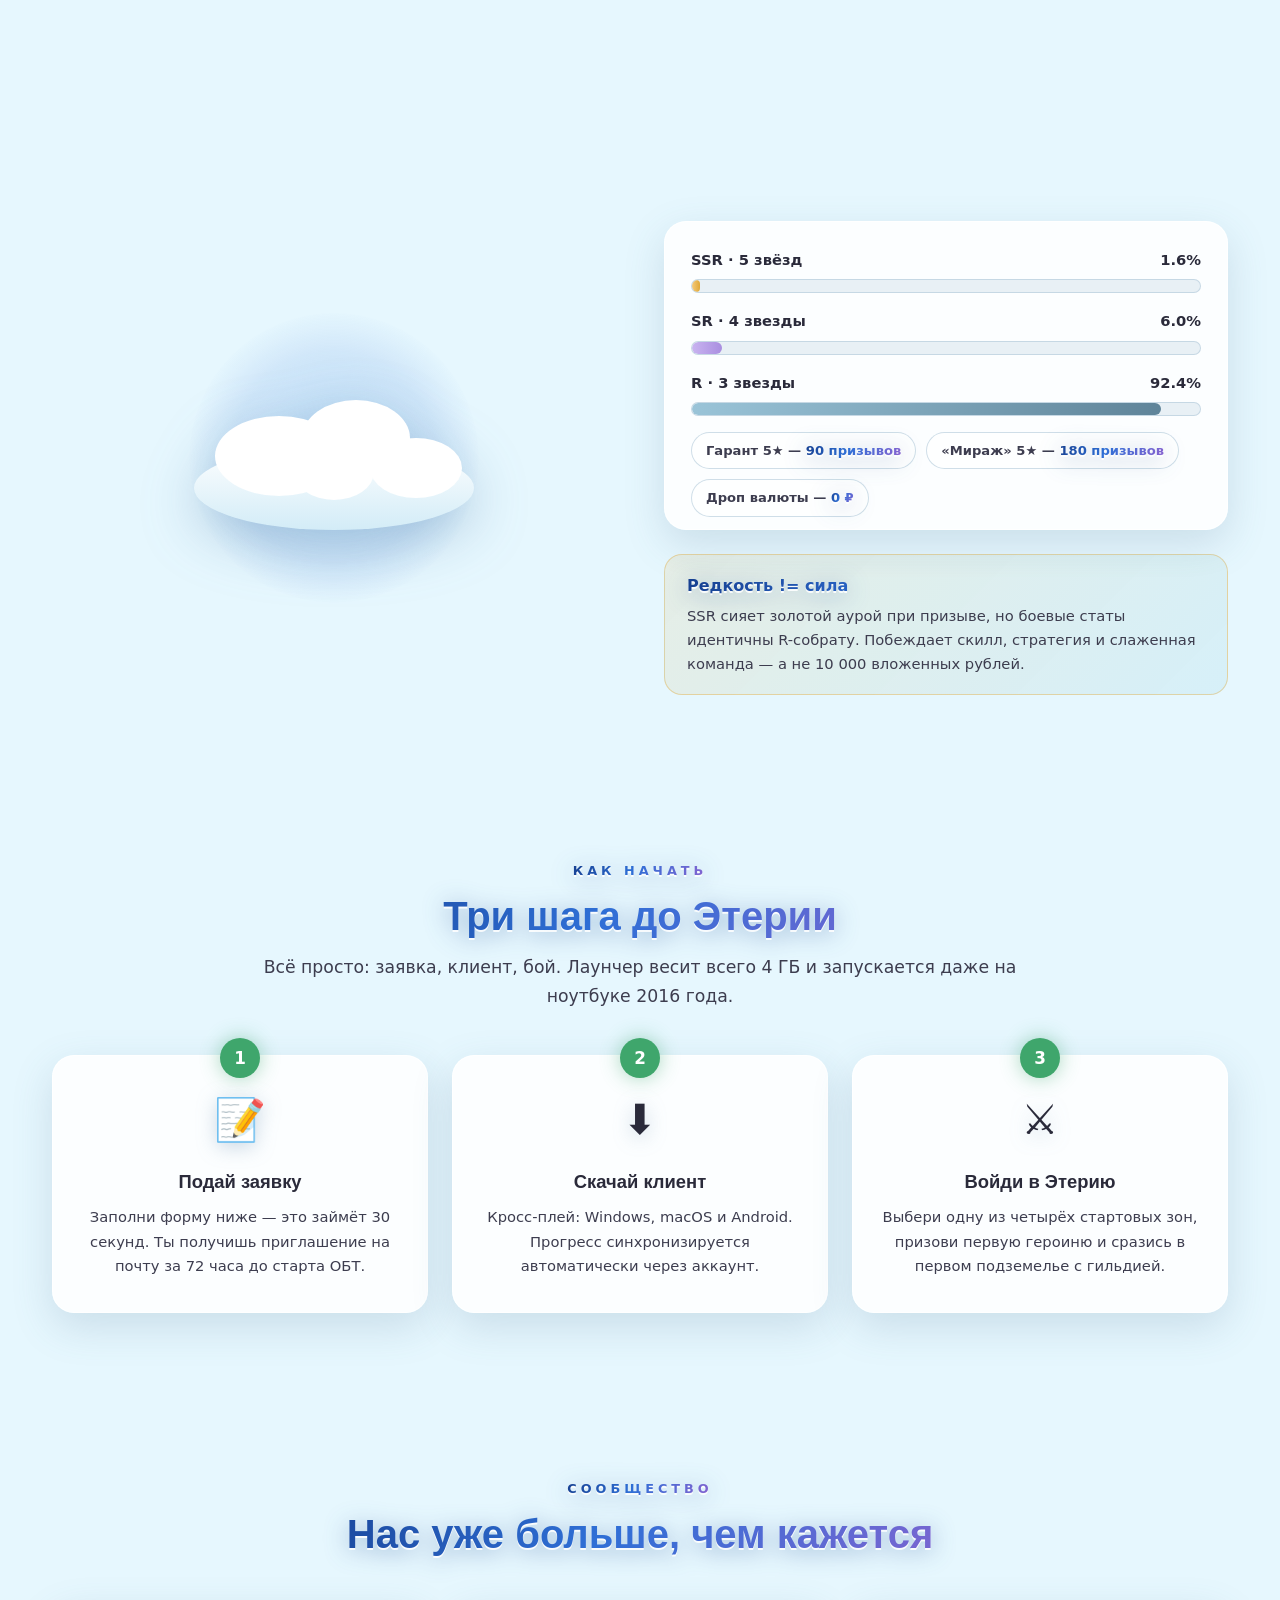
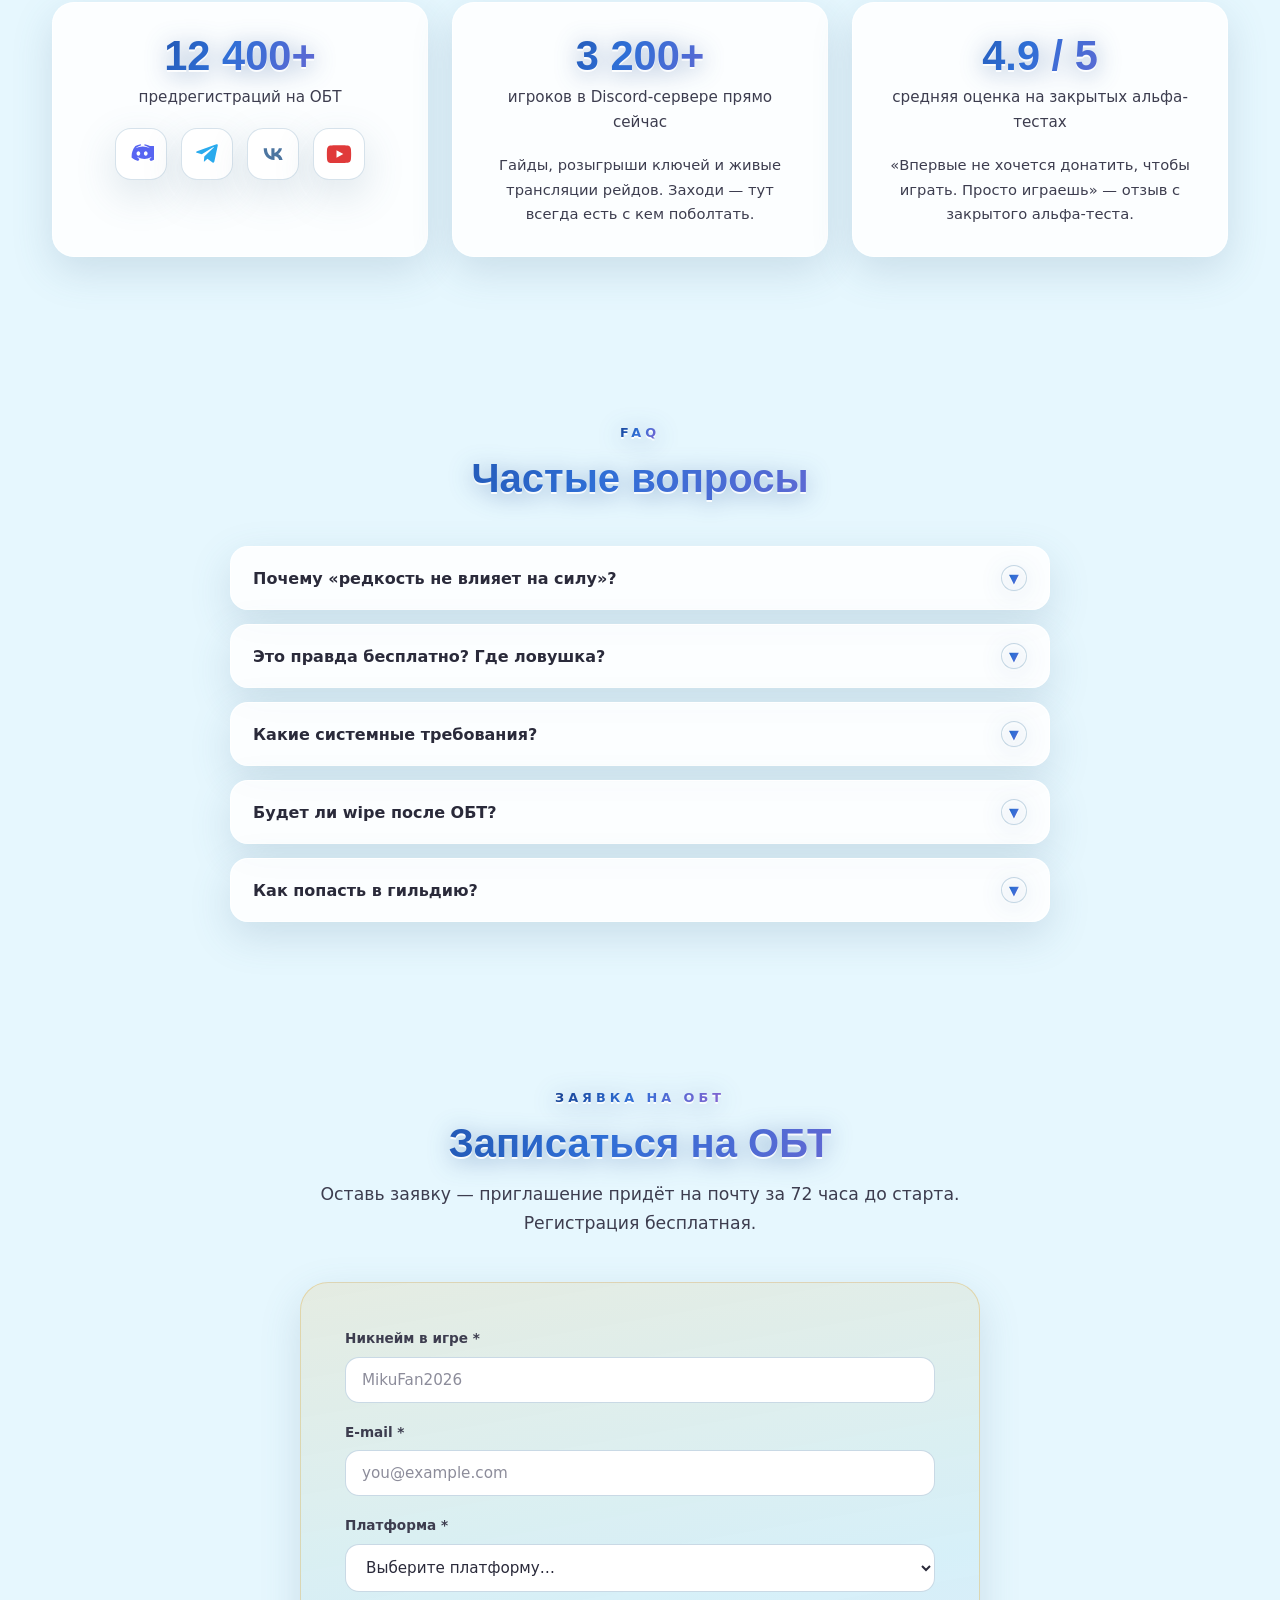
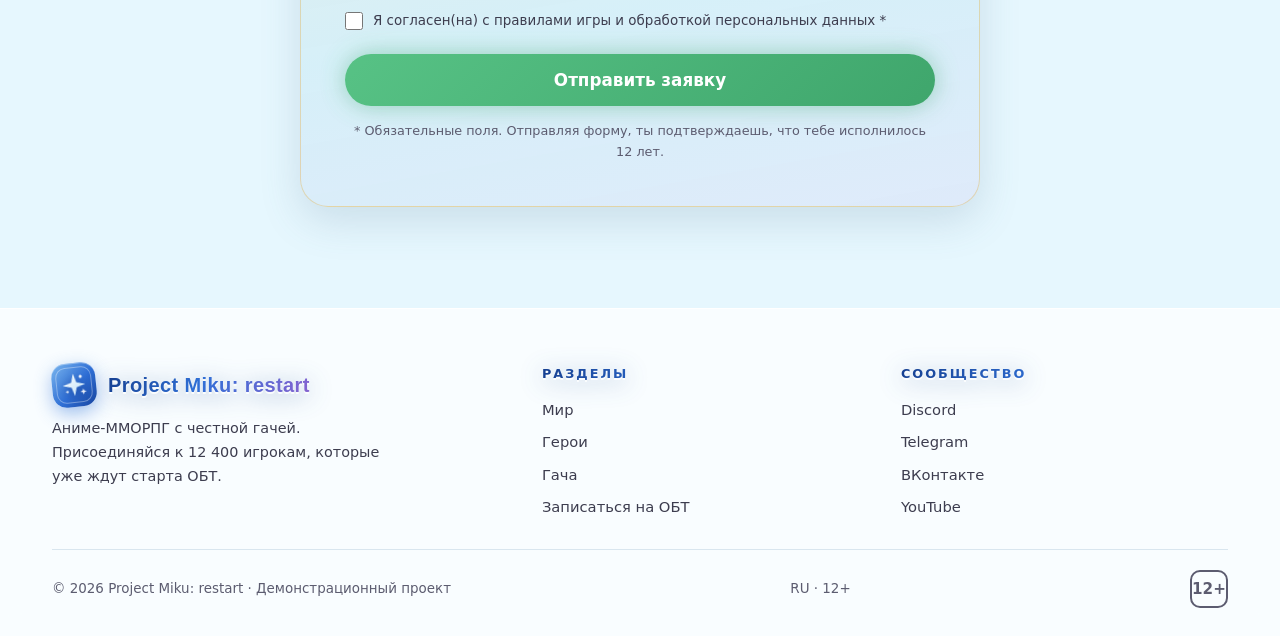
==== commit 7a69e54b: "Изменен задний фон на зимний и добавлен новый регион" ====
--- a/Index.html
+++ b/Index.html
@@ -1326,7 +1326,7 @@
 <body>
 
 <!-- ================= ЛЕТНИЙ ПЕЙЗАЖ (отрисованное PNG-изображение) ================= -->
-<img class="bgimg" src="assets/anime-sky.png" alt="" width="1440" height="900" aria-hidden="true">
+<img class="bgimg" src="assets/anime-snow.png" alt="" width="1440" height="900" aria-hidden="true">
 
 <!-- ================= SVG-СИМВОЛЫ ================= -->
 <svg class="svg-defs" style="position:absolute;width:0;height:0;overflow:hidden" aria-hidden="true">
@@ -1640,6 +1640,16 @@
 
         <article class="region-card reveal">
           <div class="region-art">
+            <img src="assets/region-cliffs.png" alt="Золотые скалы" loading="lazy">
+          </div>
+          <div class="region-info">
+            <h3 class="region-name">Золотые скалы</h3>
+            <p class="region-desc">Горы, в недрах которых спят древние драконы. PvP-арены и аукцион гильдий — здесь.</p>
+          </div>
+        </article>
+
+        <article class="region-card reveal">
+          <div class="region-art">
             <img src="assets/region-storm.png" alt="Грозовые острова" loading="lazy">
           </div>
           <div class="region-info">
@@ -1650,21 +1660,21 @@
 
         <article class="region-card reveal">
           <div class="region-art">
-            <img src="assets/region-cliffs.png" alt="Золотые скалы" loading="lazy">
-          </div>
-          <div class="region-info">
-            <h3 class="region-name">Золотые скалы</h3>
-            <p class="region-desc">Горы, в недрах которых спят древние драконы. PvP-арены и аукцион гильдий — здесь.</p>
-          </div>
-        </article>
-
-        <article class="region-card reveal">
-          <div class="region-art">
             <img src="assets/region-forest.png" alt="Туманные леса" loading="lazy">
           </div>
           <div class="region-info">
             <h3 class="region-name">Туманные леса</h3>
             <p class="region-desc">Девственные джунгли с легендарными боссами. Тут прячутся секреты, которые не найти в гайдах.</p>
+          </div>
+        </article>
+
+        <article class="region-card reveal">
+          <div class="region-art">
+            <img src="assets/region-snow.png" alt="Ледяной Предел" loading="lazy">
+          </div>
+          <div class="region-info">
+            <h3 class="region-name">Ледяной Предел</h3>
+            <p class="region-desc">Заснеженная долина 40–60 уровней, где время застыло вместе с реками. Среди древних руин ледяные духи охраняют артефакт «Сердце Зимы».</p>
           </div>
         </article>
       </div>
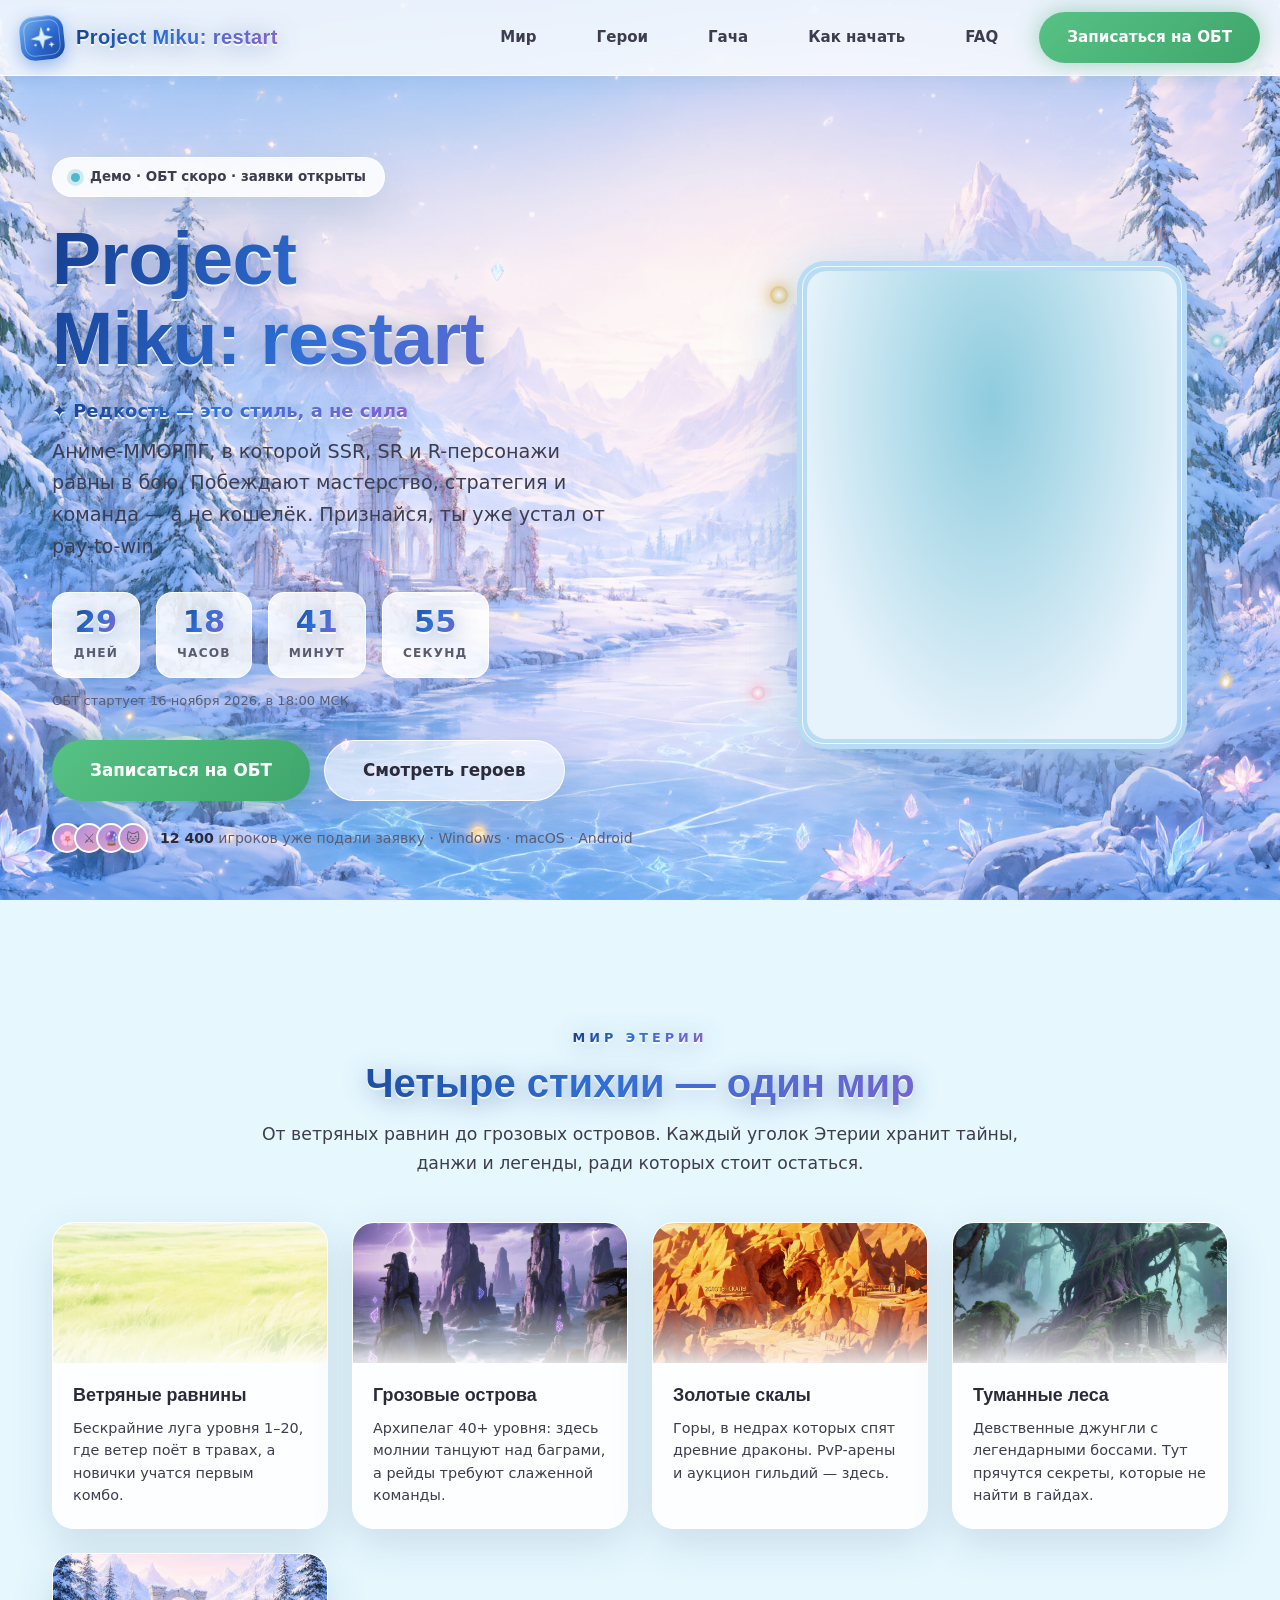
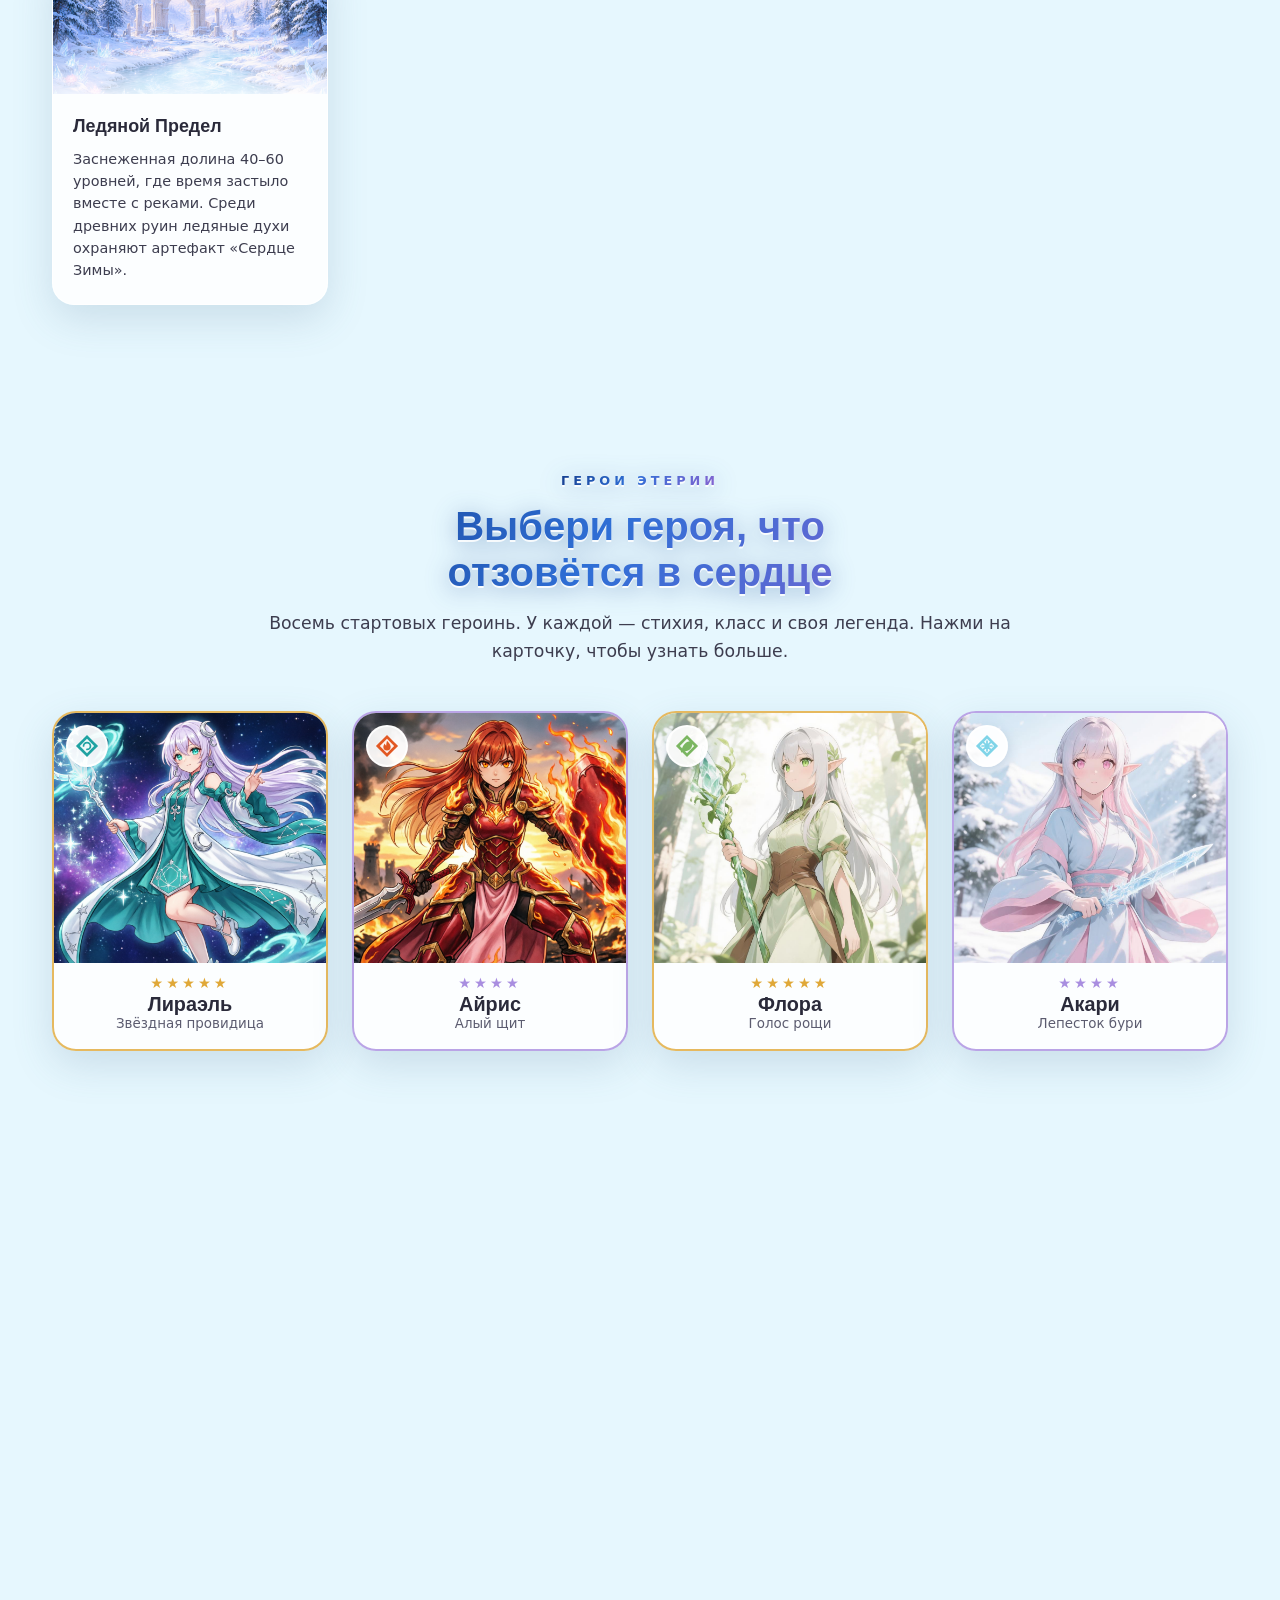
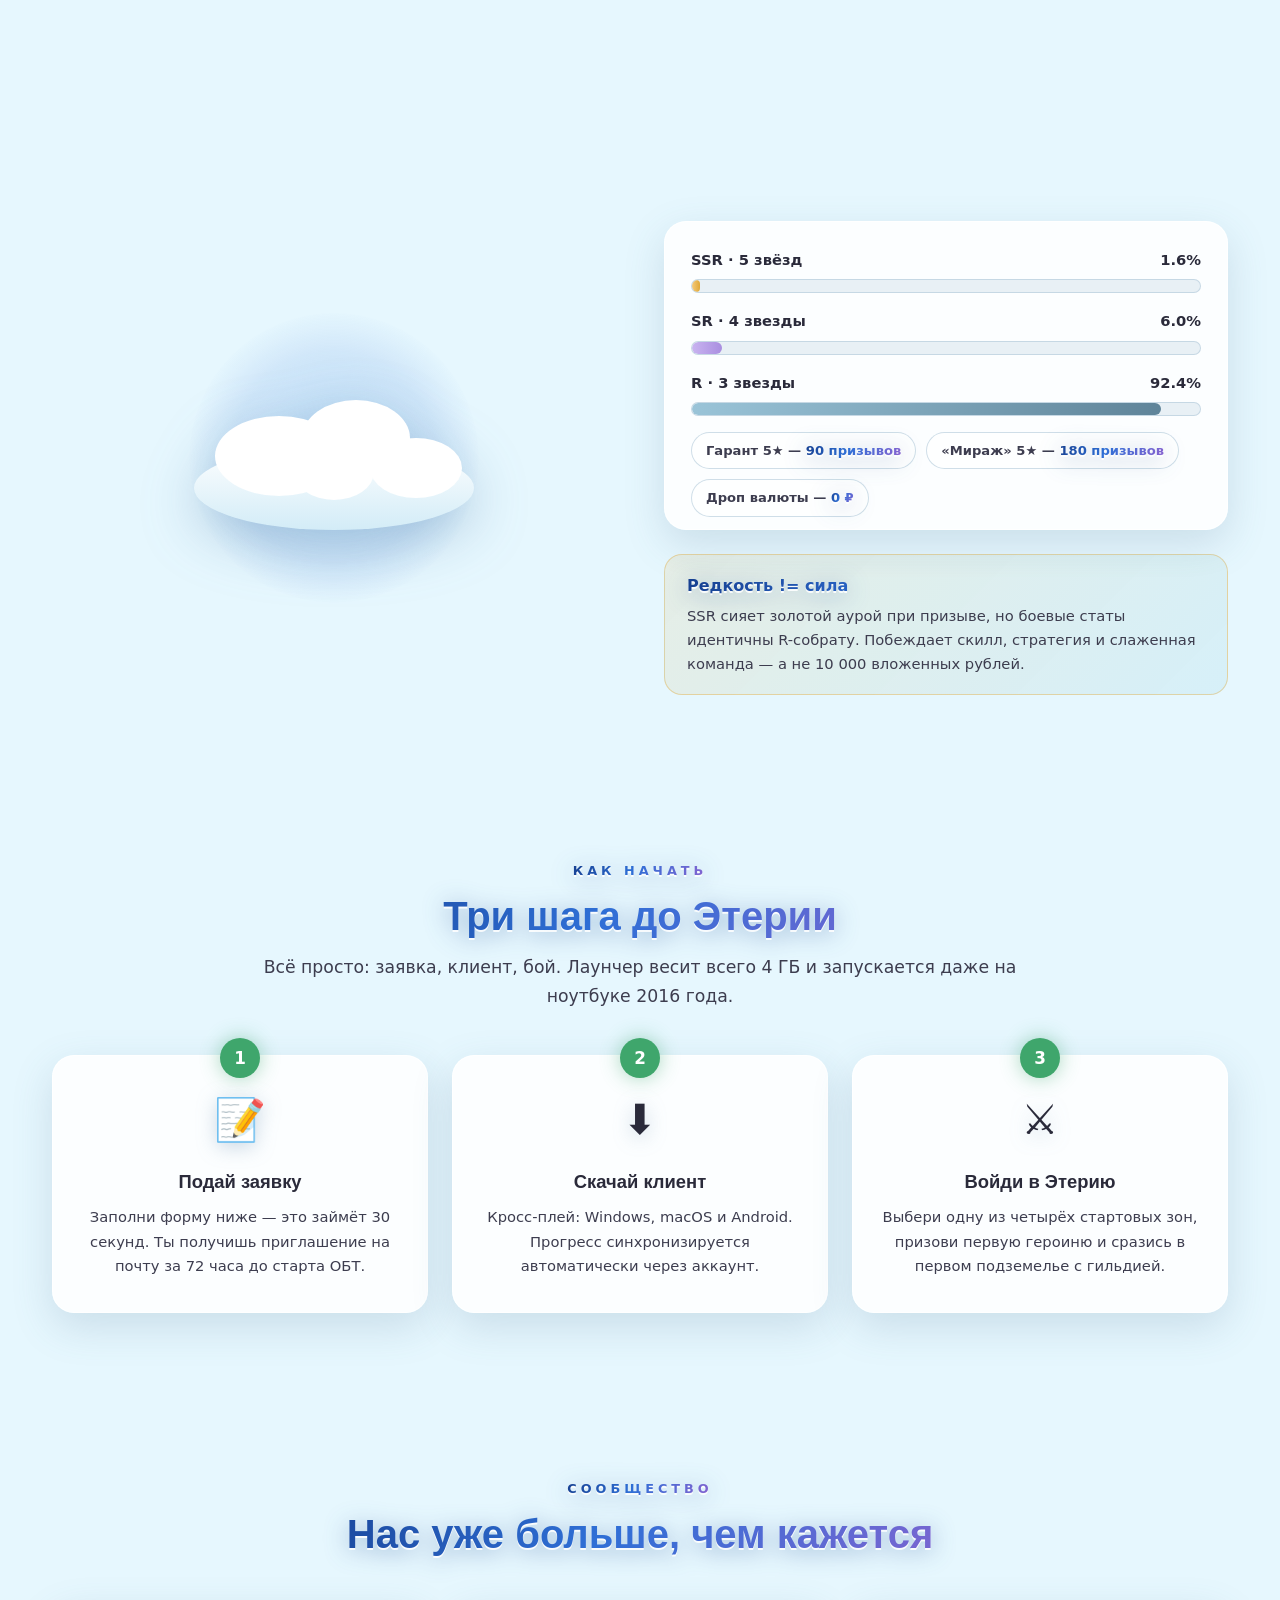
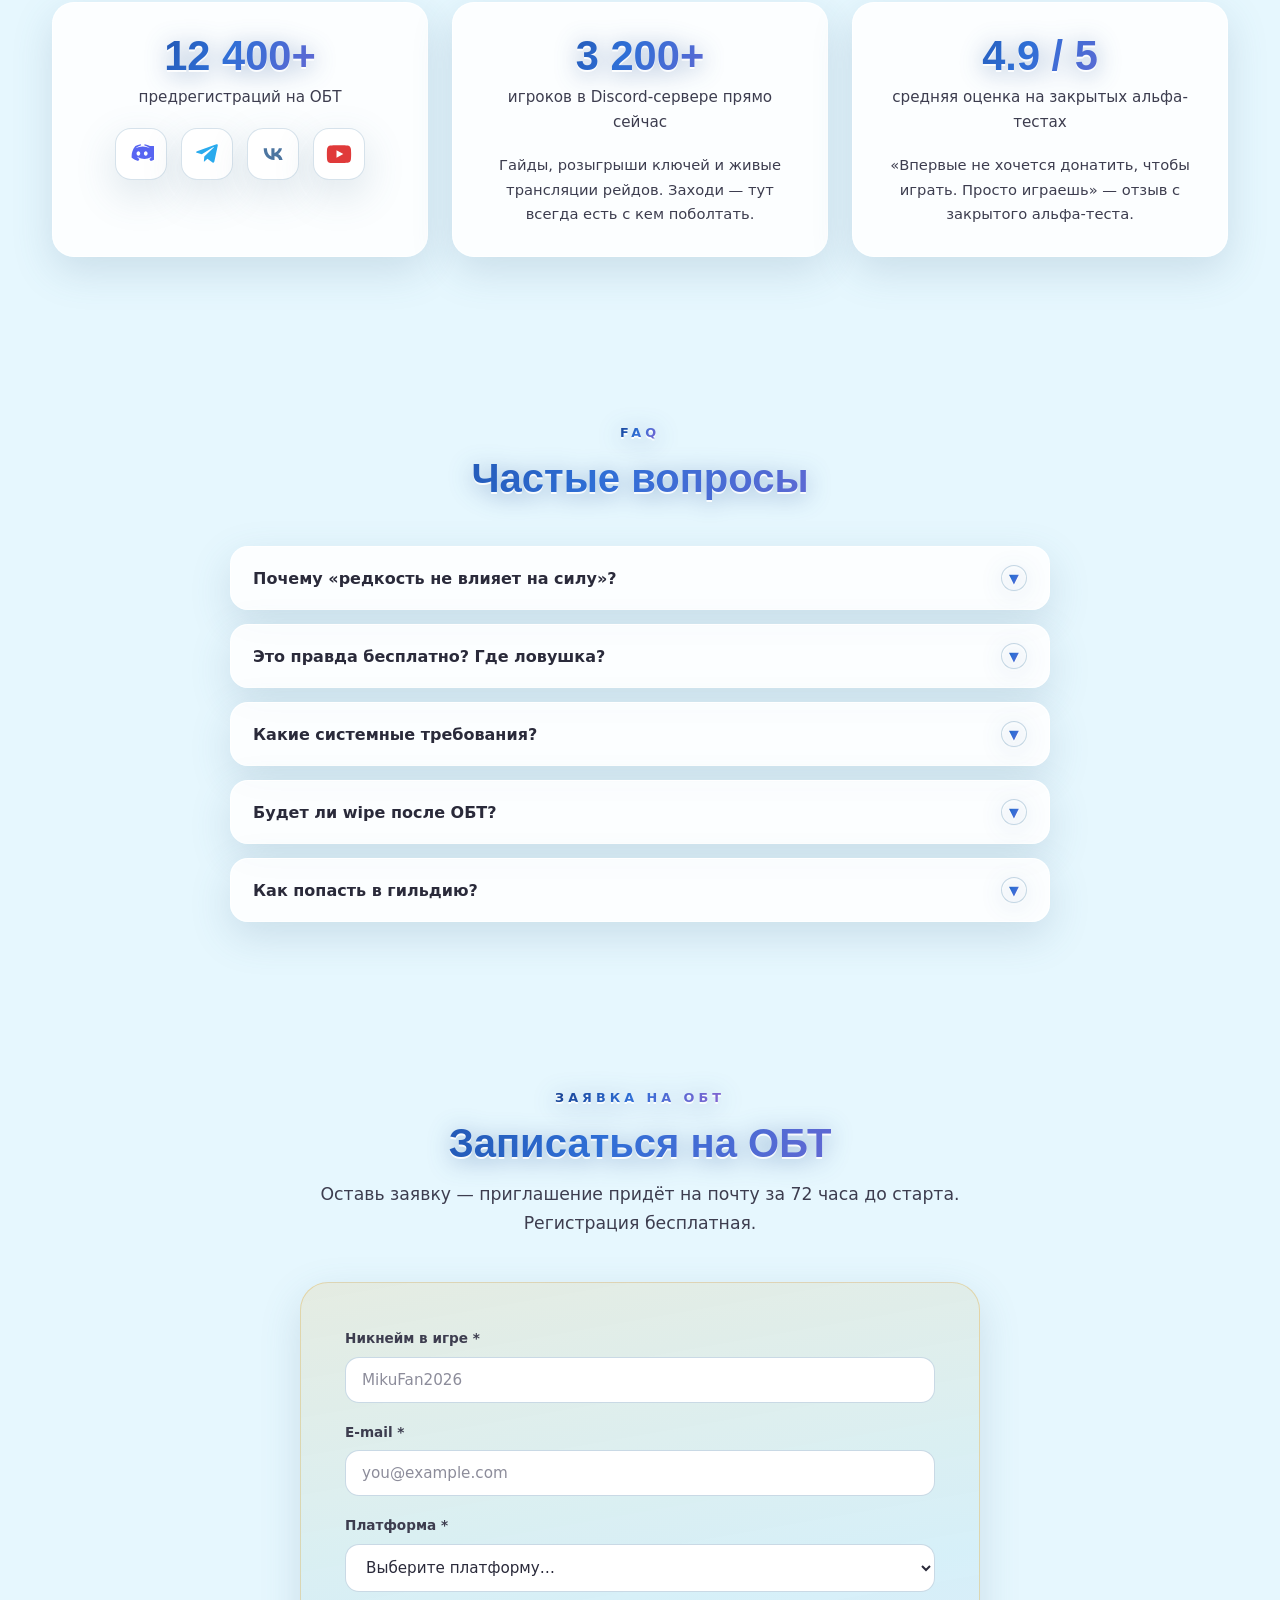
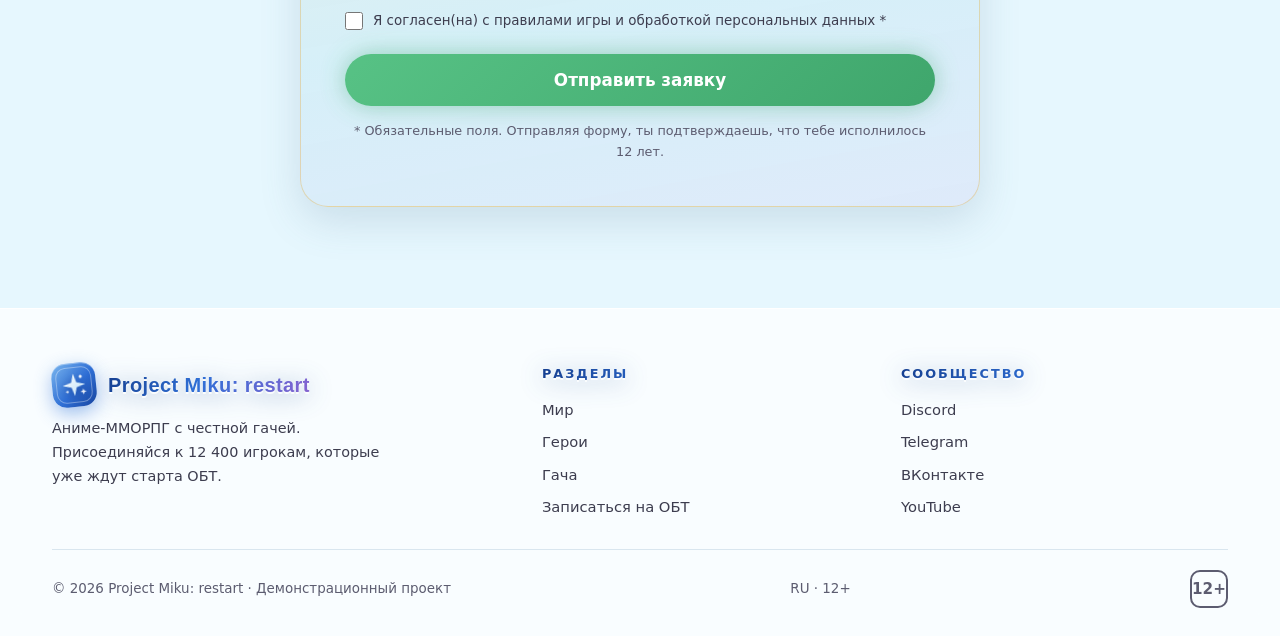
==== commit 0cb78ae5: "Merge branch 'feature-regions'" ====
--- a/Index.html
+++ b/Index.html
@@ -1640,21 +1640,21 @@
 
         <article class="region-card reveal">
           <div class="region-art">
+            <img src="assets/region-storm.png" alt="Грозовые острова" loading="lazy">
+          </div>
+          <div class="region-info">
+            <h3 class="region-name">Грозовые острова</h3>
+            <p class="region-desc">Архипелаг 40+ уровня: здесь молнии танцуют над баграми, а рейды требуют слаженной команды.</p>
+          </div>
+        </article>
+
+        <article class="region-card reveal">
+          <div class="region-art">
             <img src="assets/region-cliffs.png" alt="Золотые скалы" loading="lazy">
           </div>
           <div class="region-info">
             <h3 class="region-name">Золотые скалы</h3>
             <p class="region-desc">Горы, в недрах которых спят древние драконы. PvP-арены и аукцион гильдий — здесь.</p>
-          </div>
-        </article>
-
-        <article class="region-card reveal">
-          <div class="region-art">
-            <img src="assets/region-storm.png" alt="Грозовые острова" loading="lazy">
-          </div>
-          <div class="region-info">
-            <h3 class="region-name">Грозовые острова</h3>
-            <p class="region-desc">Архипелаг 40+ уровня: здесь молнии танцуют над баграми, а рейды требуют слаженной команды.</p>
           </div>
         </article>
 
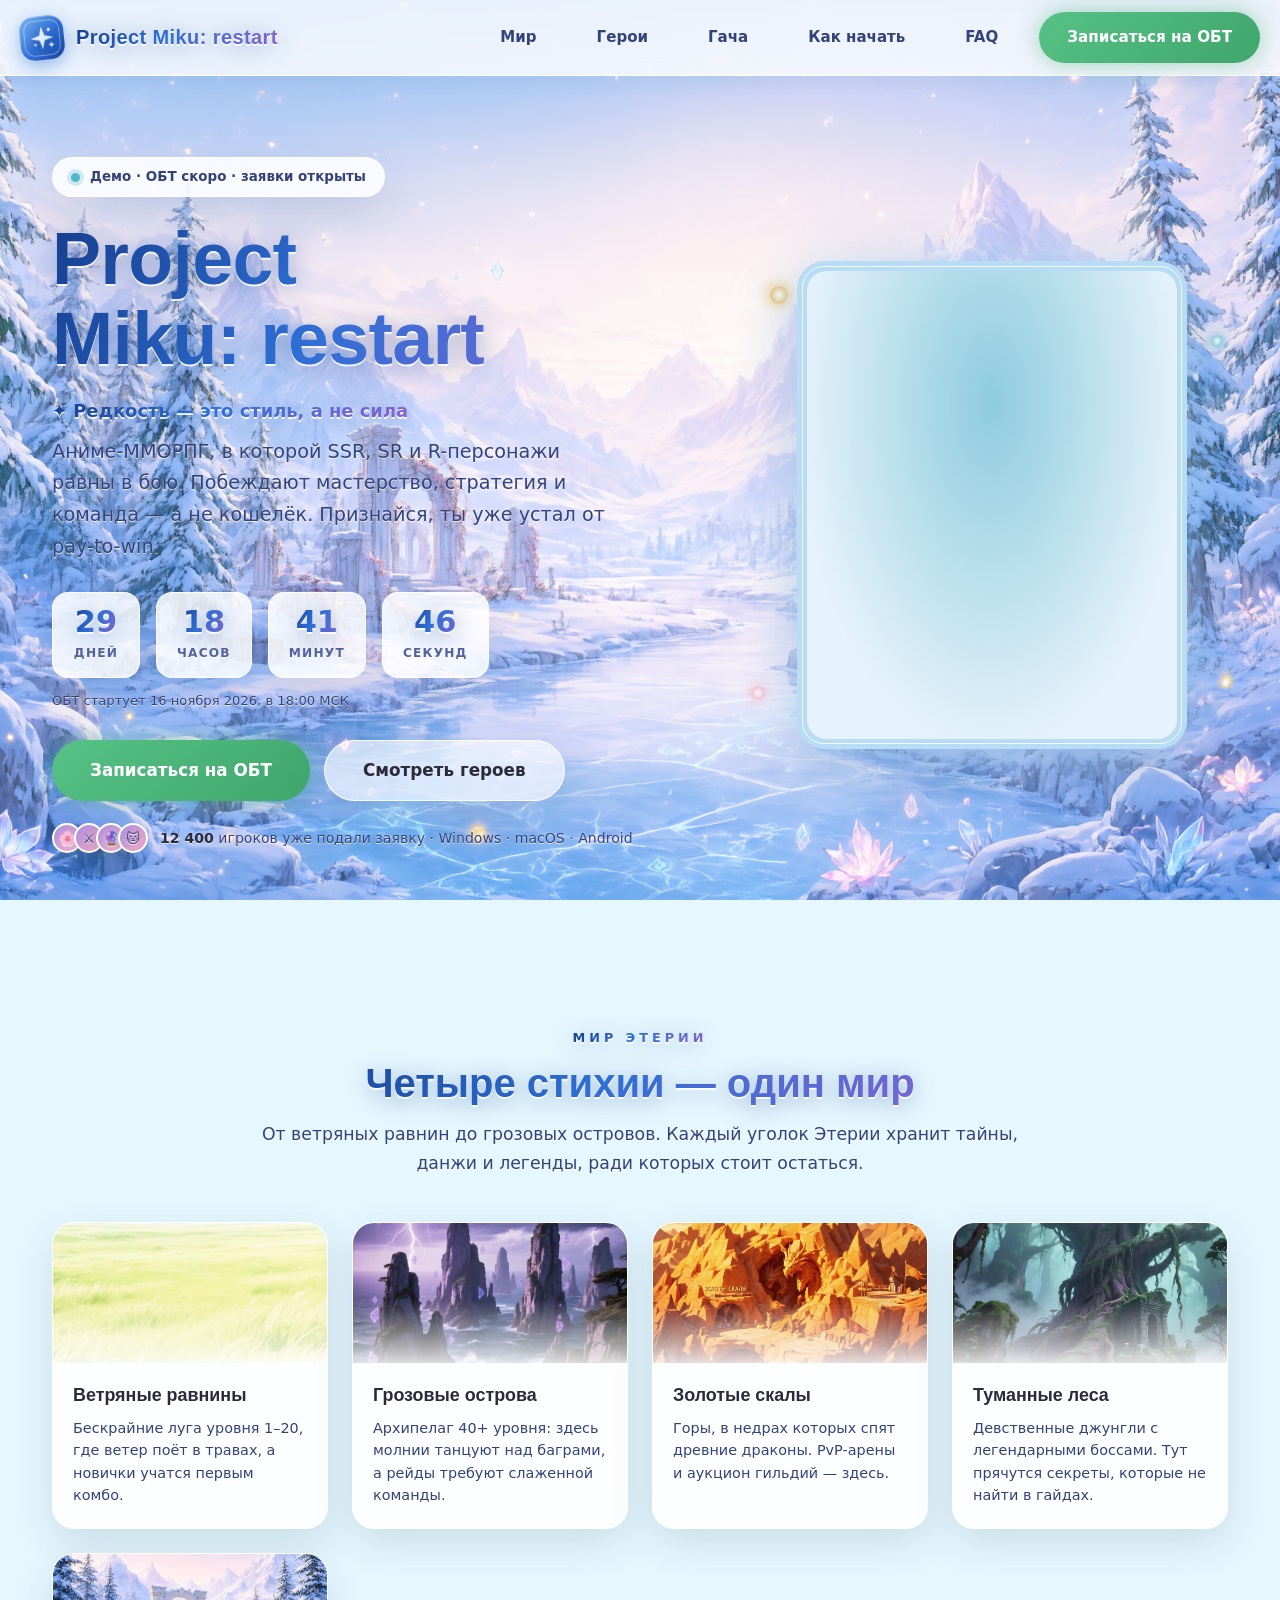
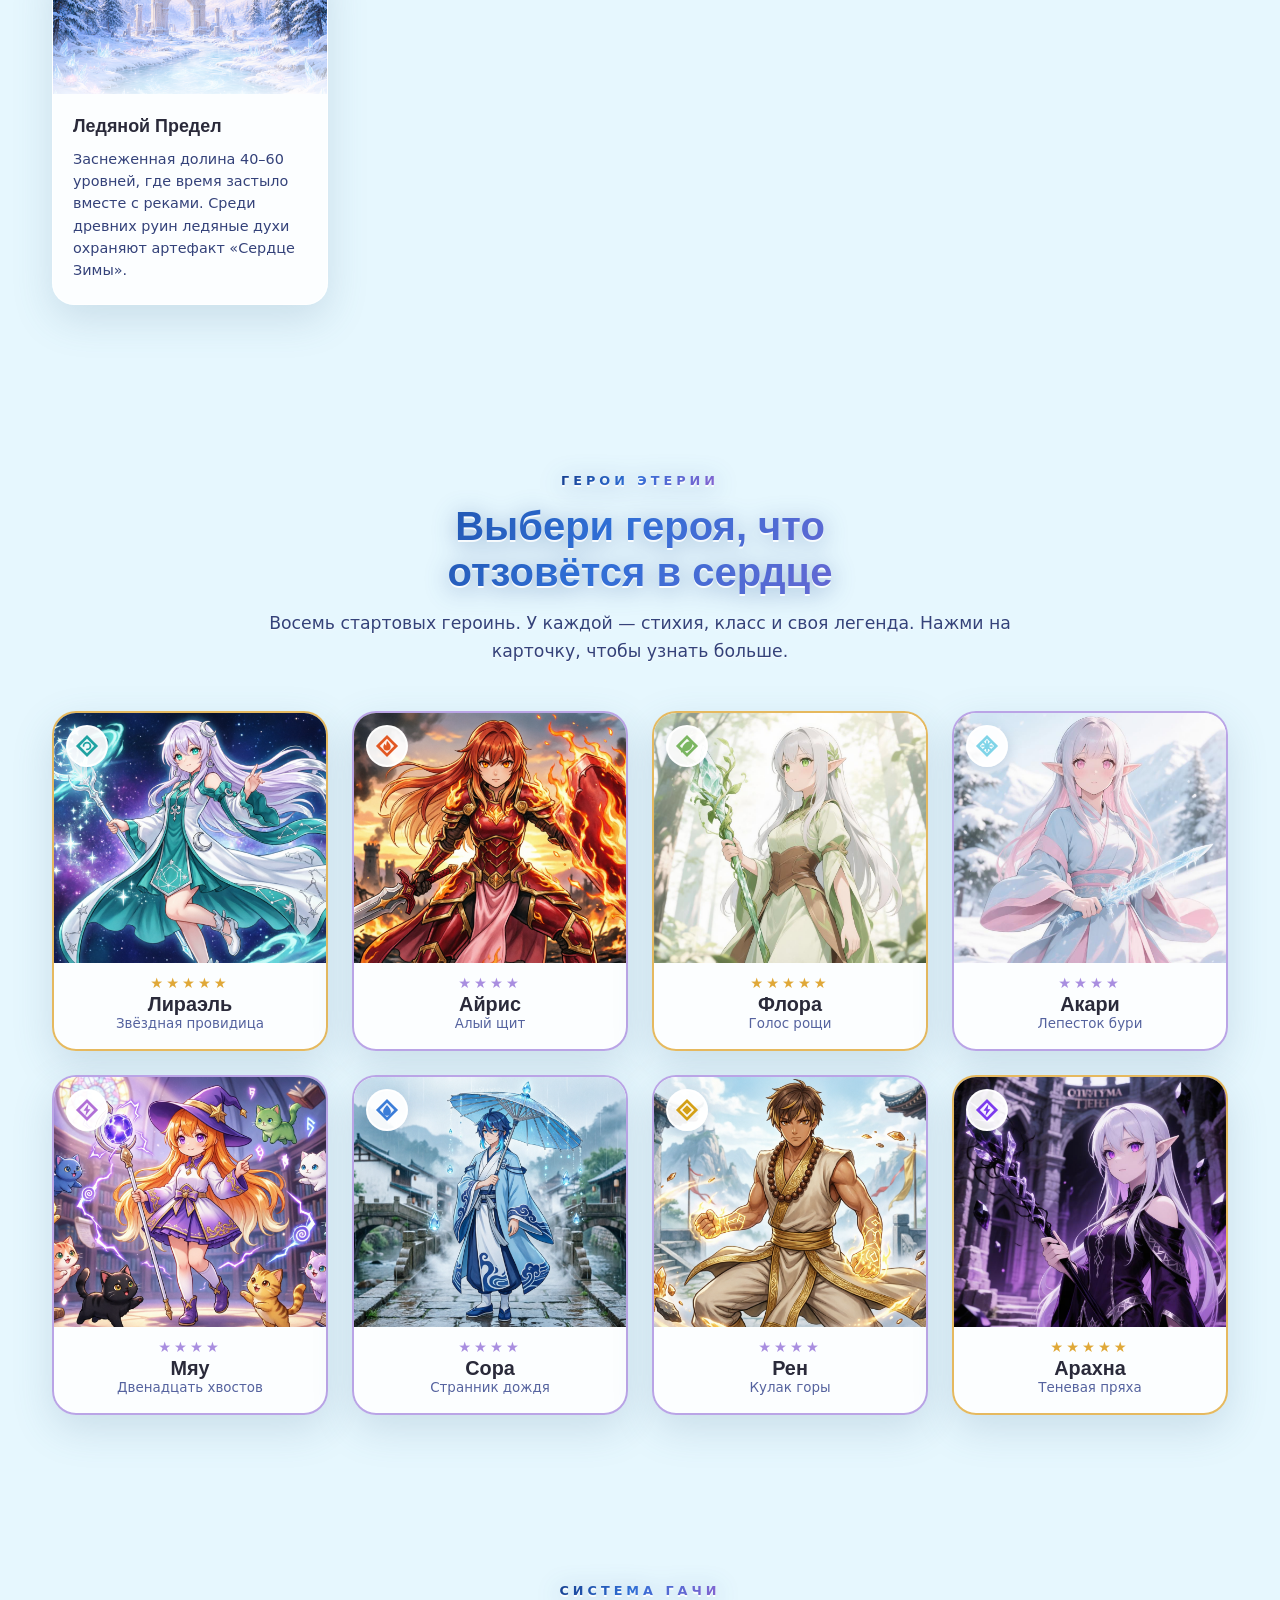
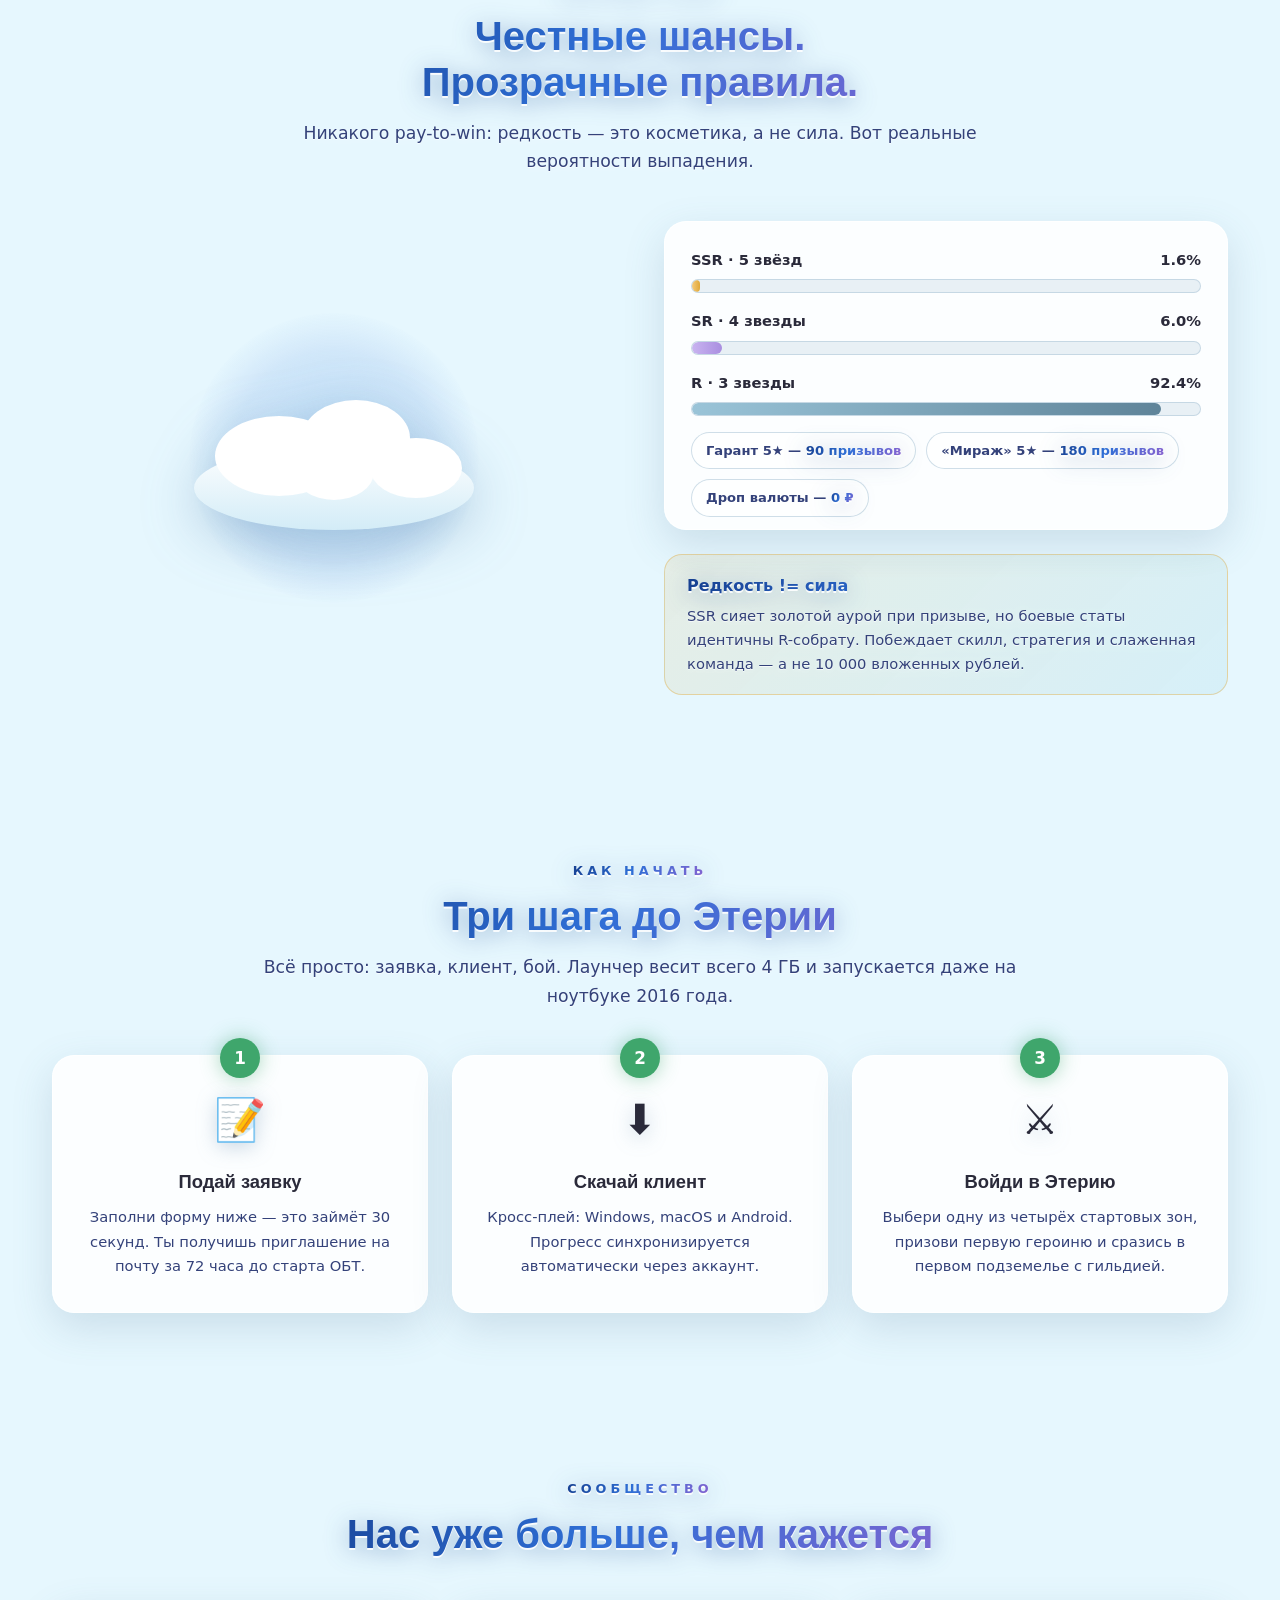
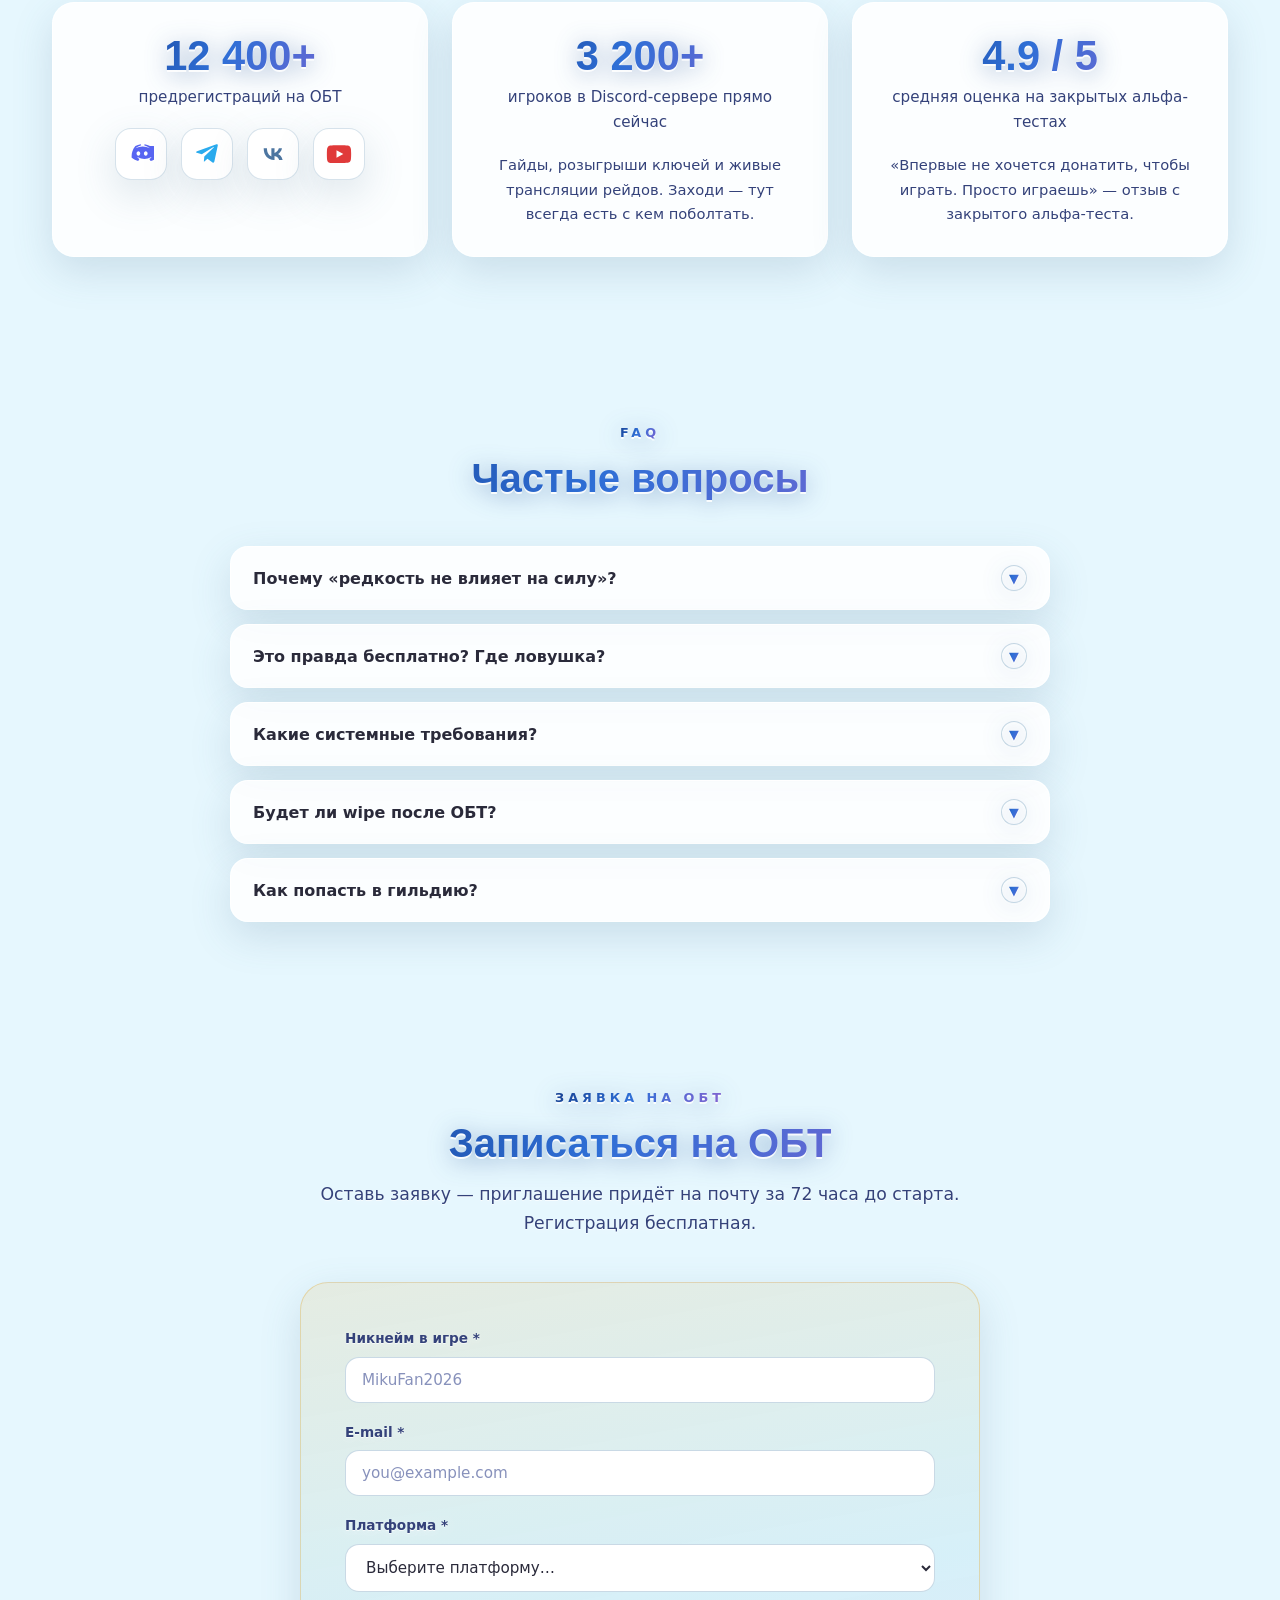
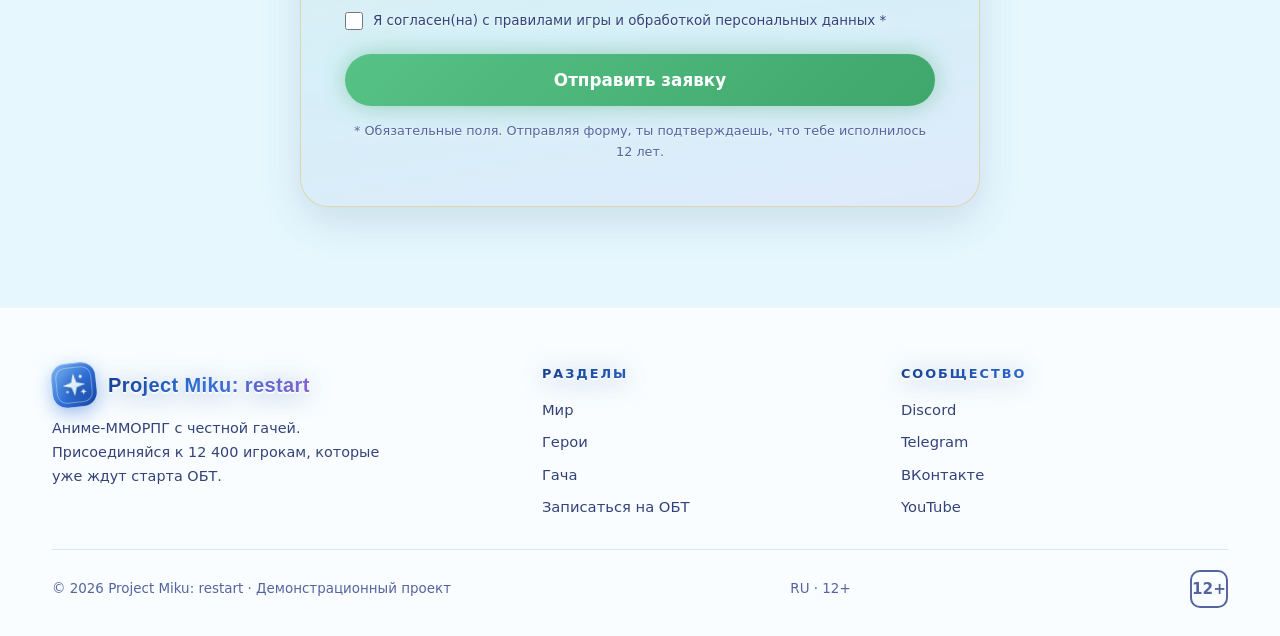
==== commit 85903ef6: "Изменен шрифт черного текста по всему сайту" ====
--- a/Index.html
+++ b/Index.html
@@ -23,8 +23,9 @@
     --sky-2: #b8e2f7;
     --sky-3: #e6f7fe;
     --ink: #2a2a3a;
-    --ink-muted: #3d3d4f;
-    --ink-soft: #5c5c70;
+    --ink-muted: #34427a;
+    --ink-soft: #55639f;
+    --text-soft-glow: drop-shadow(0 1px 0 rgba(255, 255, 255, 0.65)) drop-shadow(0 2px 8px rgba(255, 255, 255, 0.45));
     --glass: rgba(255, 255, 255, 0.62);
     --glass-strong: rgba(255, 255, 255, 0.86);
     --glass-hover: rgba(255, 255, 255, 0.96);
@@ -601,6 +602,24 @@
   }
 
   .section-lead { font-size: clamp(0.95rem, 1.6vw, 1.08rem); color: var(--ink-muted); }
+
+  /* Мелкий текст «повеселее»: холодный сине-фиолетовый + белое свечение на зимнем фоне */
+  .hero-subtitle, .hero-badge, .hero-usp-note, .countdown-note, .countdown-label,
+  .social-proof, .section-lead, .region-desc, .char-title, .step-text,
+  .comm-label, .pity-chip, .usp-highlight p, .faq-a, .check, .form-note,
+  .modal-lore, .footer-brand p, .footer-link, .footer-bottom, .rate-head,
+  .field label, .mobile-menu .nav-link {
+    color: var(--ink-muted);
+    text-shadow: 0 1px 0 rgba(255, 255, 255, 0.7), 0 2px 10px rgba(255, 255, 255, 0.4);
+  }
+
+  .countdown-label, .char-title, .form-note, .footer-bottom, .pity-chip {
+    color: var(--ink-soft);
+  }
+
+  .pity-chip b, .check input, .field input, .field select {
+    text-shadow: none;
+  }
 
   .glass-panel {
     background: var(--glass-strong);
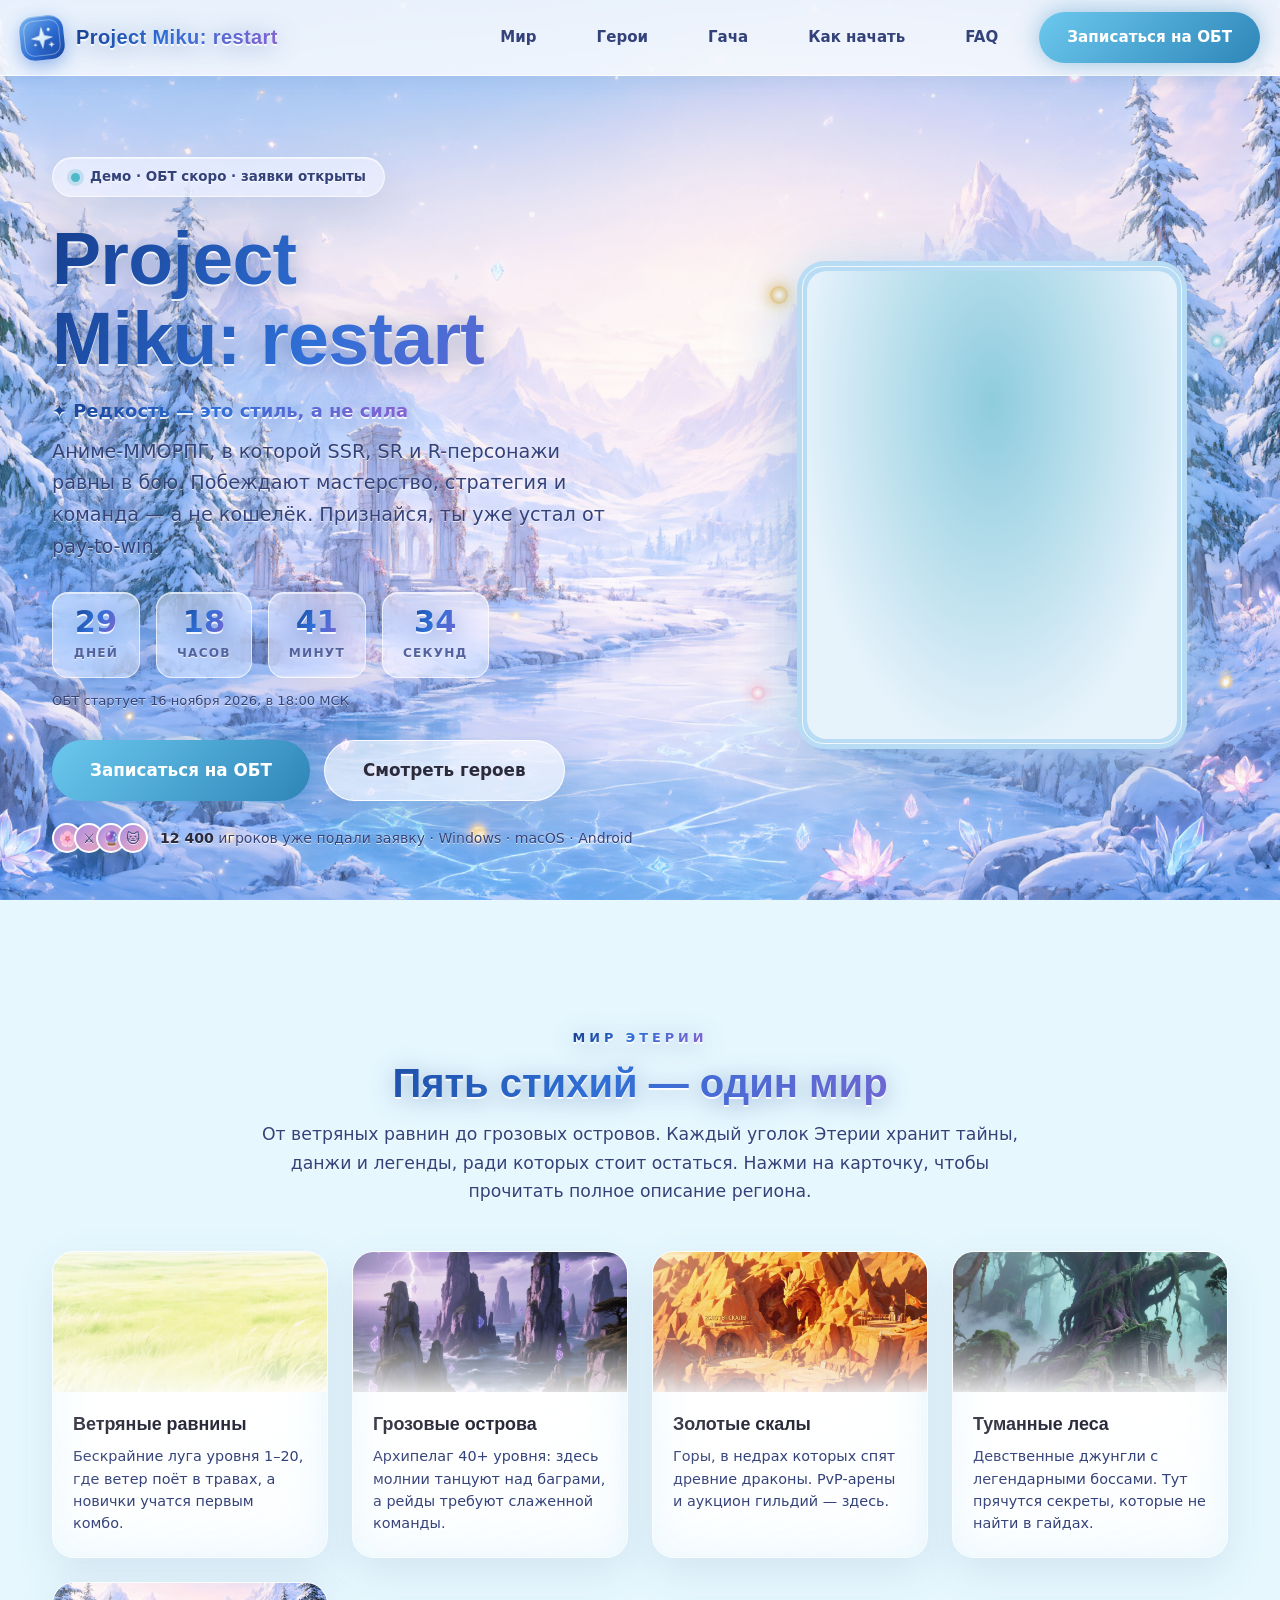
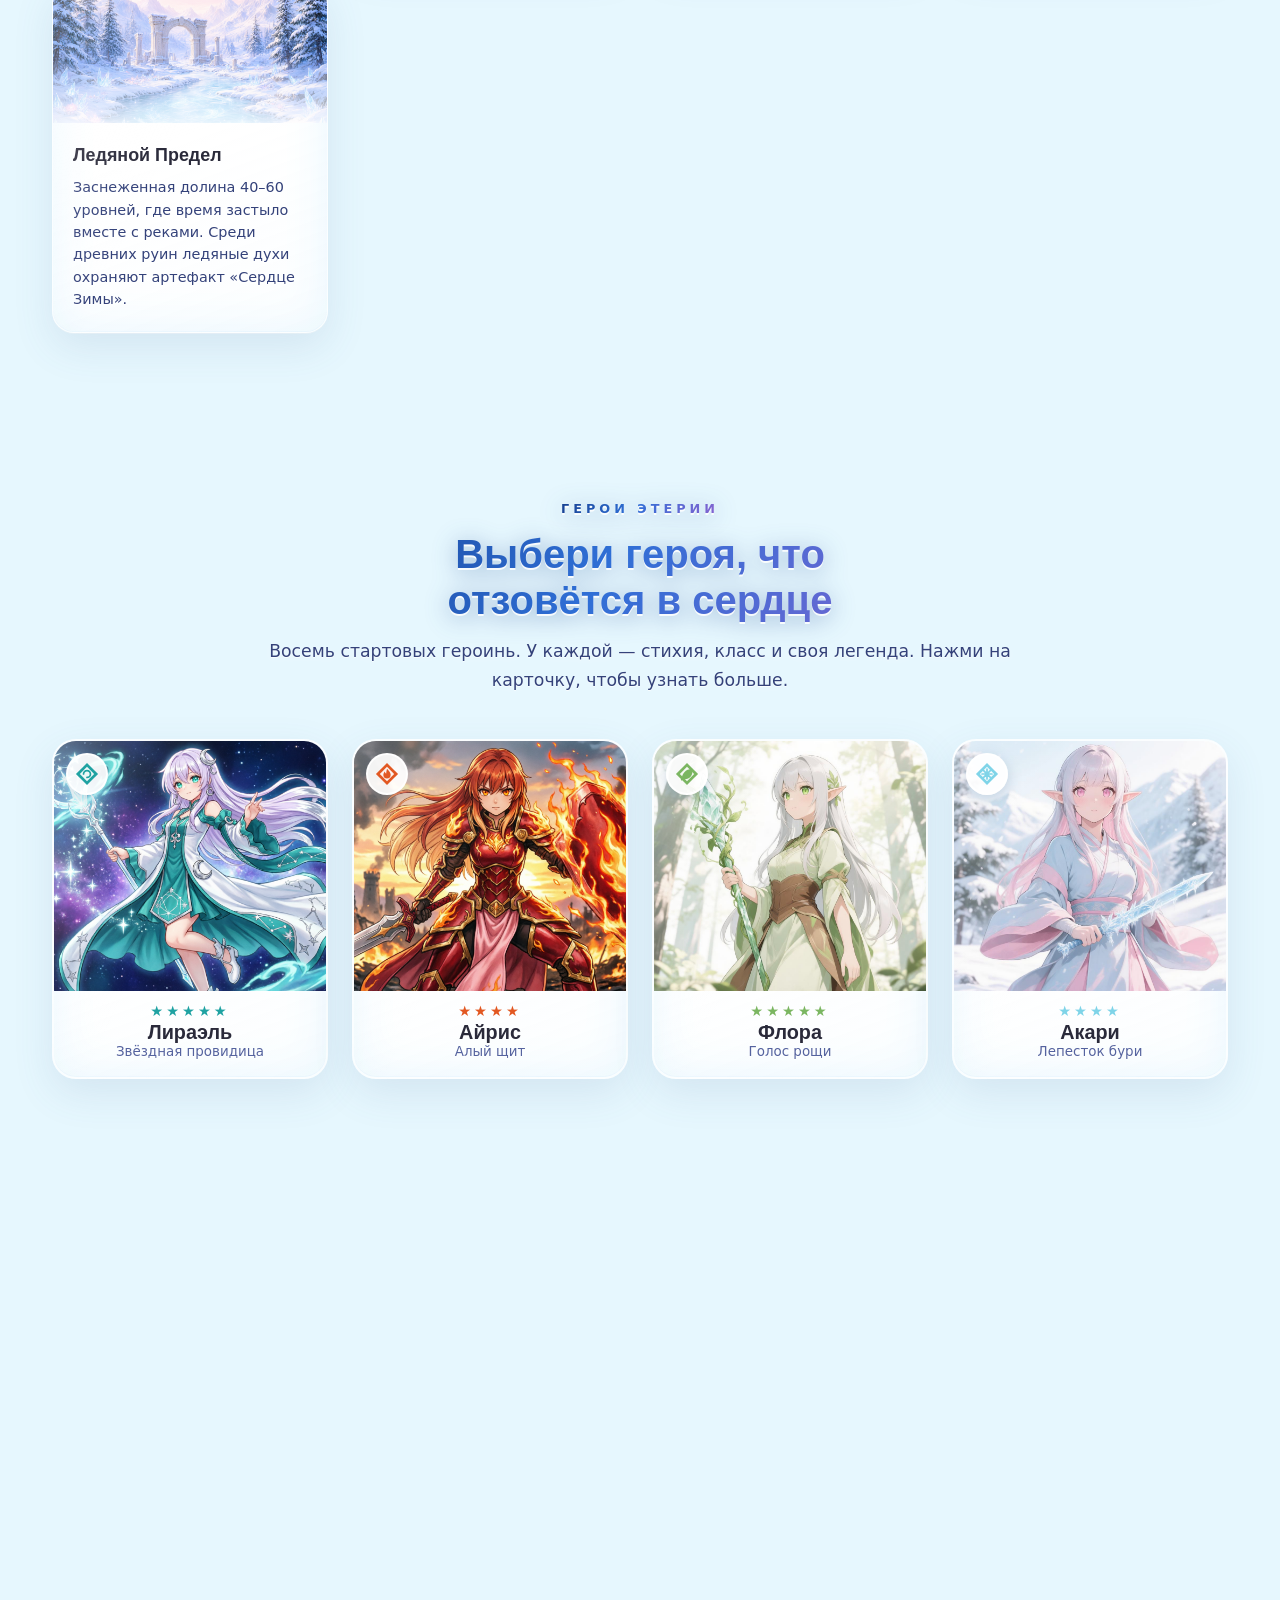
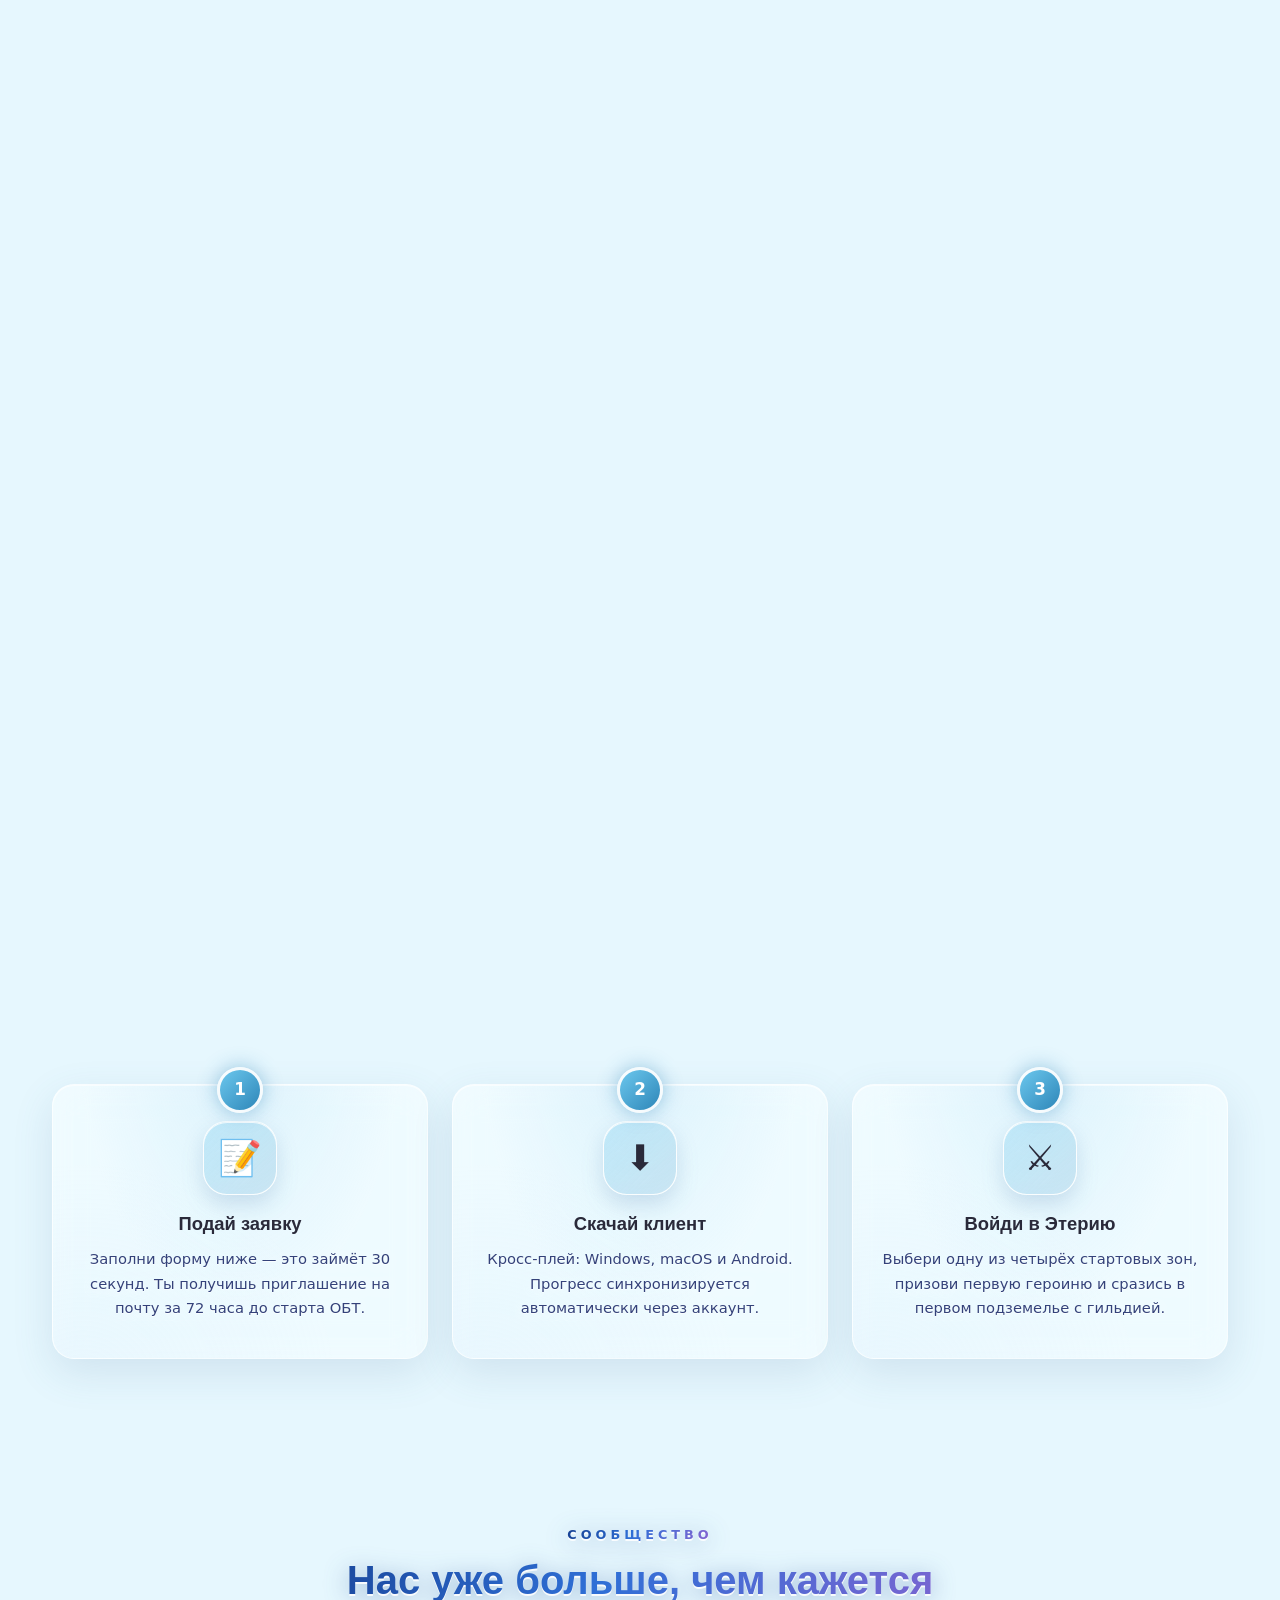
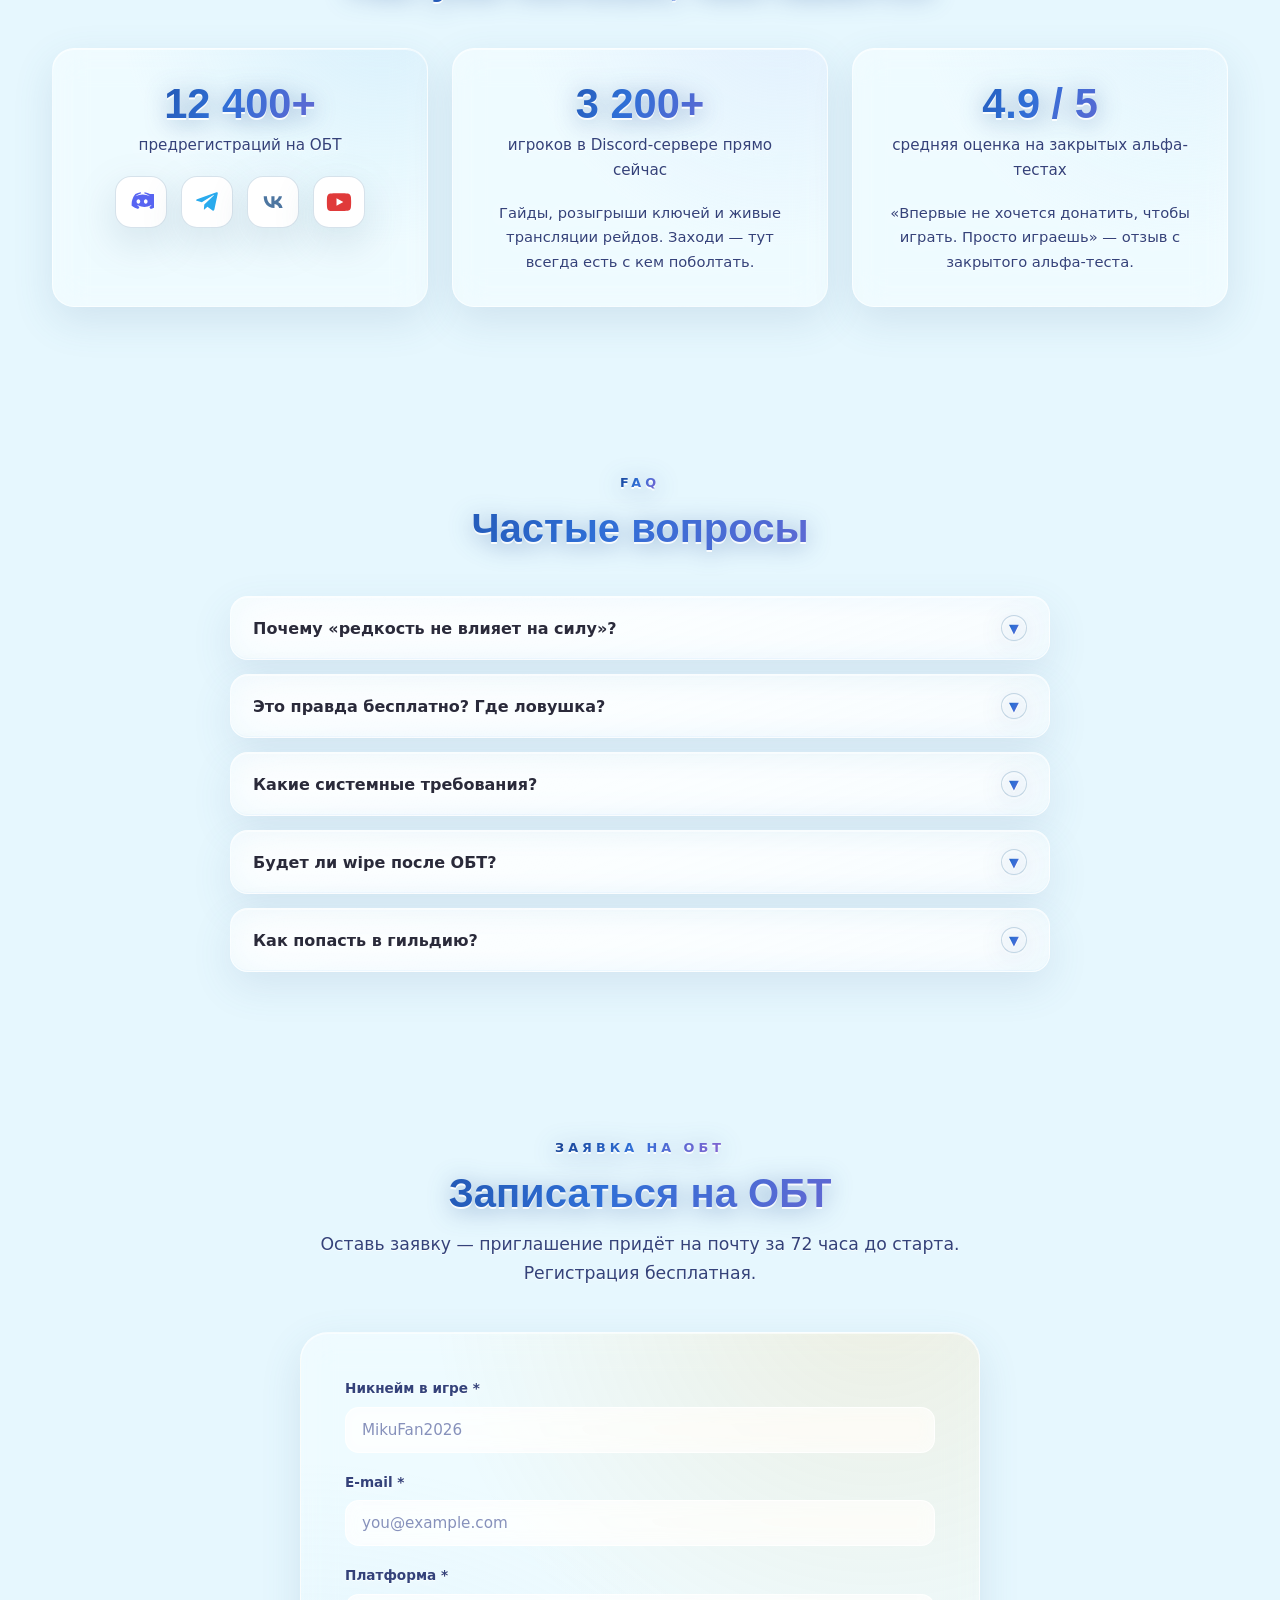
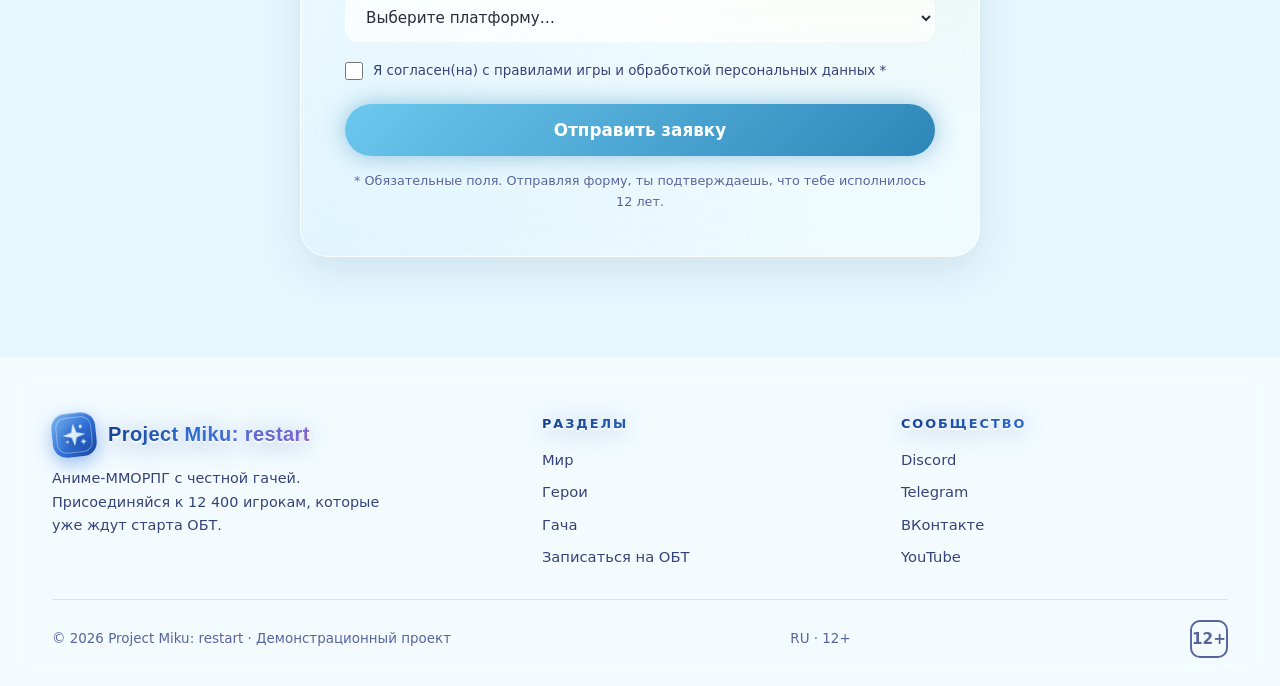
==== commit bc6bccca: "Исправлены ошибки, добавлен снег вместо лепестков сакуры, доработан интерфейс изменена цветовая пали" ====
--- a/Index.html
+++ b/Index.html
@@ -41,8 +41,8 @@
     --blue-soft: #77b0ec;
     --grad-blue: linear-gradient(120deg, #163f8f 0%, #2f6fd6 45%, #8a63d0 100%);
     --text-fx: drop-shadow(0 2px 0 rgba(255, 255, 255, 0.85)) drop-shadow(0 3px 12px rgba(23, 72, 143, 0.38));
-    --green: #3fa66c;
-    --green-soft: #57c285;
+    --green: #2e86b8;
+    --green-soft: #6cc8ee;
     --radius: 22px;
     --font-display: 'Segoe UI', 'Arial Rounded MT Bold', 'Trebuchet MS', sans-serif;
     --font-body: 'Segoe UI', system-ui, -apple-system, 'Helvetica Neue', Arial, sans-serif;
@@ -102,24 +102,27 @@
     pointer-events: none;
   }
 
-  .petal {
+  .flake {
     position: absolute;
     top: -30px;
-    width: 13px;
-    height: 13px;
-    border-radius: 150% 0 150% 0;
-    background: radial-gradient(circle at 30% 30%, #ffd1e0, var(--pink));
+    width: 9px;
+    height: 9px;
+    border-radius: 50%;
+    background: radial-gradient(circle at 35% 35%, #ffffff 0%, #eaf6ff 60%, #cfe8ff 100%);
+    box-shadow: 0 0 6px rgba(255, 255, 255, 0.95), 0 0 12px rgba(190, 225, 255, 0.6);
+    filter: blur(0.4px);
     opacity: 0;
-    animation: petalFall linear infinite;
+    animation: flakeFall linear infinite;
     z-index: 3;
     will-change: transform, opacity;
   }
 
-  @keyframes petalFall {
+  @keyframes flakeFall {
     0% { transform: translateY(-6vh) translateX(0) rotate(0deg); opacity: 0; }
-    10% { opacity: 0.75; }
-    85% { opacity: 0.75; }
-    100% { transform: translateY(108vh) translateX(var(--drift, 60px)) rotate(560deg); opacity: 0; }
+    8% { opacity: 0.9; }
+    45% { transform: translateY(46vh) translateX(calc(var(--drift, 30px) / 2)) rotate(180deg); }
+    88% { opacity: 0.9; }
+    100% { transform: translateY(108vh) translateX(var(--drift, 30px)) rotate(360deg); opacity: 0; }
   }
 
   /* ============================================================
@@ -330,18 +333,18 @@
   .btn-gold {
     background: linear-gradient(135deg, var(--green-soft), var(--green));
     color: #ffffff;
-    box-shadow: 0 0 24px rgba(63, 166, 108, 0.45);
+    box-shadow: 0 0 24px rgba(46, 134, 184, 0.45);
   }
 
   .btn-gold:hover, .btn-gold:focus-visible {
     transform: translateY(-2px);
-    box-shadow: 0 0 40px rgba(63, 166, 108, 0.6);
+    box-shadow: 0 0 40px rgba(46, 134, 184, 0.6);
   }
 
   .btn-teal {
     background: linear-gradient(135deg, var(--green-soft), var(--green));
     color: #ffffff;
-    box-shadow: 0 0 22px rgba(63, 166, 108, 0.4);
+    box-shadow: 0 0 22px rgba(46, 134, 184, 0.4);
   }
 
   .btn-teal:hover, .btn-teal:focus-visible { transform: translateY(-2px); }
@@ -621,6 +624,15 @@
     text-shadow: none;
   }
 
+  /* Морозное стекло: общий стиль полупрозрачных панелей */
+  .hero-badge, .countdown-item, .social-btn, .pity-chip {
+    background: rgba(255, 255, 255, 0.45);
+    backdrop-filter: blur(16px) saturate(1.35);
+    -webkit-backdrop-filter: blur(16px) saturate(1.35);
+    border-color: rgba(255, 255, 255, 0.65);
+    box-shadow: 0 14px 40px rgba(70, 110, 150, 0.14), inset 0 1px 0 rgba(255, 255, 255, 0.6);
+  }
+
   .glass-panel {
     background: var(--glass-strong);
     border: 1px solid var(--line);
@@ -646,6 +658,7 @@
     background: var(--glass-strong);
     border: 1px solid var(--line);
     box-shadow: var(--shadow);
+    cursor: pointer;
     transition: transform 0.35s, border-color 0.35s, box-shadow 0.35s;
   }
 
@@ -703,15 +716,13 @@
     transition: transform 0.35s cubic-bezier(0.4, 0, 0.2, 1), box-shadow 0.35s, border-color 0.35s;
   }
 
-  .char-card.rarity-5 { border-color: rgba(224, 168, 56, 0.8); }
-  .char-card.rarity-4 { border-color: rgba(169, 142, 224, 0.8); }
+  .char-card { border-color: var(--accent, rgba(224, 168, 56, 0.8)); }
 
   .char-card:hover, .char-card:focus-visible {
     transform: perspective(800px) rotateX(2deg) translateY(-6px);
   }
 
-  .char-card.rarity-5:hover, .char-card.rarity-5:focus-visible { box-shadow: 0 22px 50px rgba(70, 110, 150, 0.25), 0 0 38px rgba(224, 168, 56, 0.35); }
-  .char-card.rarity-4:hover, .char-card.rarity-4:focus-visible { box-shadow: 0 22px 50px rgba(70, 110, 150, 0.25), 0 0 38px rgba(169, 142, 224, 0.35); }
+  .char-card:hover, .char-card:focus-visible { box-shadow: 0 22px 50px rgba(70, 110, 150, 0.25), 0 0 38px color-mix(in srgb, var(--accent, #e0a838) 35%, transparent); }
 
   .el-badge {
     position: absolute;
@@ -742,13 +753,13 @@
   .char-art, .char-img { width: 100%; height: 100%; object-fit: cover; display: block; }
 
   .char-stars {
-    color: var(--gold);
+    color: var(--accent, var(--gold));
     letter-spacing: 3px;
     font-size: 0.9rem;
     margin-top: 12px;
   }
 
-  .rarity-4 .char-stars { color: var(--purple); }
+  .rarity-4 .char-stars { color: var(--accent, var(--purple)); }
 
   .char-name {
     font-family: var(--font-display);
@@ -780,13 +791,13 @@
   .wish-cloud {
     position: relative;
     width: 300px;
-    filter: drop-shadow(0 16px 28px rgba(70, 120, 165, 0.35));
+    filter: drop-shadow(0 16px 28px rgba(70, 120, 165, 0.35)) drop-shadow(0 0 26px rgba(120, 200, 240, 0.55));
     animation: cloudFloat 6s ease-in-out infinite;
   }
 
   @keyframes cloudFloat {
-    0%, 100% { transform: translateY(0) translateX(0); }
-    50% { transform: translateY(-18px) translateX(10px); }
+    0%, 100% { transform: translateY(0) translateX(0) rotate(-1.5deg); }
+    50% { transform: translateY(-16px) translateX(8px) rotate(1.5deg); }
   }
 
   .wish-glow {
@@ -878,16 +889,28 @@
 
   .step-card {
     position: relative;
-    padding: 30px 26px 34px;
+    padding: 36px 26px 38px;
     text-align: center;
-    background: var(--glass-strong);
-    border: 1px solid var(--line);
+    background:
+      radial-gradient(ellipse at 50% -24%, rgba(168, 216, 245, 0.28), transparent 62%),
+      radial-gradient(ellipse at 8% 108%, rgba(200, 226, 250, 0.18), transparent 52%),
+      rgba(255, 255, 255, 0.45);
+    backdrop-filter: blur(16px) saturate(1.35);
+    -webkit-backdrop-filter: blur(16px) saturate(1.35);
+    border: 1px solid rgba(255, 255, 255, 0.65);
     border-radius: var(--radius);
-    box-shadow: var(--shadow);
-    transition: transform 0.35s;
-  }
-
-  .step-card:hover { transform: translateY(-6px); }
+    box-shadow: 0 14px 40px rgba(70, 110, 150, 0.14), inset 0 1px 0 rgba(255, 255, 255, 0.6);
+    transition: transform 0.35s, box-shadow 0.35s, background 0.35s;
+  }
+
+  .step-card:hover {
+    transform: translateY(-6px);
+    background:
+      radial-gradient(ellipse at 50% -24%, rgba(168, 216, 245, 0.4), transparent 62%),
+      radial-gradient(ellipse at 8% 108%, rgba(200, 226, 250, 0.24), transparent 52%),
+      rgba(255, 255, 255, 0.6);
+    box-shadow: 0 22px 48px rgba(70, 110, 150, 0.22), 0 0 30px rgba(160, 210, 245, 0.35);
+  }
 
   .step-card::before {
     counter-increment: step;
@@ -899,16 +922,29 @@
     width: 40px;
     height: 40px;
     border-radius: 50%;
-    background: var(--green);
+    background: linear-gradient(135deg, var(--green-soft), var(--green));
+    border: 3px solid rgba(255, 255, 255, 0.95);
     color: #fff;
     font-weight: 800;
     font-size: 1.05rem;
     display: grid;
     place-items: center;
-    box-shadow: 0 0 20px rgba(63, 166, 108, 0.45);
-  }
-
-  .step-icon { font-size: 2.6rem; margin-bottom: 12px; filter: drop-shadow(0 4px 10px rgba(90, 130, 165, 0.3)); }
+    box-shadow: 0 0 20px rgba(46, 134, 184, 0.45);
+  }
+
+  .step-icon {
+    font-size: 2.2rem;
+    width: 74px;
+    height: 74px;
+    margin: 0 auto 14px;
+    display: grid;
+    place-items: center;
+    border-radius: 24px;
+    background: linear-gradient(135deg, rgba(108, 200, 238, 0.3), rgba(46, 134, 184, 0.16));
+    border: 1px solid rgba(255, 255, 255, 0.9);
+    box-shadow: inset 0 1px 0 rgba(255, 255, 255, 0.85), 0 10px 22px rgba(70, 120, 170, 0.2);
+    filter: none;
+  }
 
   .step-title { font-family: var(--font-display); font-size: 1.15rem; font-weight: 800; color: var(--ink); margin-bottom: 8px; }
   .step-text { font-size: 0.92rem; color: var(--ink-muted); }
@@ -923,16 +959,37 @@
   }
 
   .comm-card {
-    padding: 30px;
+    position: relative;
+    padding: 32px 30px;
     text-align: center;
-    background: var(--glass-strong);
-    border: 1px solid var(--line);
+    overflow: hidden;
+    background:
+      radial-gradient(ellipse at 88% -12%, rgba(168, 216, 245, 0.3), transparent 56%),
+      rgba(255, 255, 255, 0.45);
+    backdrop-filter: blur(16px) saturate(1.35);
+    -webkit-backdrop-filter: blur(16px) saturate(1.35);
+    border: 1px solid rgba(255, 255, 255, 0.65);
     border-radius: var(--radius);
-    box-shadow: var(--shadow);
-    transition: transform 0.35s, border-color 0.35s;
-  }
-
-  .comm-card:hover { transform: translateY(-6px); border-color: rgba(79, 184, 201, 0.55); }
+    box-shadow: 0 14px 40px rgba(70, 110, 150, 0.14), inset 0 1px 0 rgba(255, 255, 255, 0.6);
+    transition: transform 0.35s, box-shadow 0.35s, background 0.35s;
+  }
+
+  .comm-card:nth-child(3n+2) {
+    background:
+      radial-gradient(ellipse at 88% -12%, rgba(196, 216, 250, 0.3), transparent 56%),
+      rgba(255, 255, 255, 0.45);
+  }
+
+  .comm-card:nth-child(3n+3) {
+    background:
+      radial-gradient(ellipse at 88% -12%, rgba(205, 232, 250, 0.32), transparent 56%),
+      rgba(255, 255, 255, 0.45);
+  }
+
+  .comm-card:hover {
+    transform: translateY(-6px);
+    box-shadow: 0 22px 48px rgba(70, 110, 150, 0.22), 0 0 30px rgba(160, 210, 245, 0.35);
+  }
 
   .comm-stat {
     font-family: var(--font-display);
@@ -996,7 +1053,11 @@
     transition: background 0.25s;
   }
 
-  .faq-q:hover { background: rgba(255, 255, 255, 0.6); }
+  .faq-q:hover { background: rgba(255, 255, 255, 0.22); }
+
+  .faq-item.is-open { border-color: rgba(168, 216, 245, 0.75); box-shadow: 0 14px 40px rgba(70, 110, 150, 0.18), 0 0 26px rgba(160, 210, 245, 0.3), inset 0 1px 0 rgba(255, 255, 255, 0.55); }
+
+  .faq-a { background: rgba(255, 255, 255, 0.1); }
 
   .faq-q .chev {
     flex: none;
@@ -1036,10 +1097,15 @@
     max-width: 680px;
     margin: 0 auto;
     padding: clamp(26px, 4vw, 44px);
-    background: linear-gradient(170deg, rgba(224, 168, 56, 0.14), rgba(79, 184, 201, 0.1) 60%, rgba(169, 142, 224, 0.12));
-    border: 1px solid rgba(224, 168, 56, 0.35);
+    background:
+      radial-gradient(ellipse at 85% -10%, rgba(224, 168, 56, 0.14), transparent 55%),
+      radial-gradient(ellipse at 0% 110%, rgba(168, 216, 245, 0.22), transparent 55%),
+      rgba(255, 255, 255, 0.42);
+    backdrop-filter: blur(16px) saturate(1.3);
+    -webkit-backdrop-filter: blur(16px) saturate(1.3);
+    border: 1px solid rgba(255, 255, 255, 0.7);
     border-radius: 28px;
-    box-shadow: var(--shadow);
+    box-shadow: 0 14px 40px rgba(70, 110, 150, 0.14), inset 0 1px 0 rgba(255, 255, 255, 0.6);
   }
 
   .field { margin-bottom: 18px; }
@@ -1050,12 +1116,16 @@
     width: 100%;
     padding: 13px 16px;
     border-radius: 14px;
-    border: 1px solid rgba(120, 160, 190, 0.4);
-    background: #fff;
+    border: 1px solid rgba(255, 255, 255, 0.85);
+    background: rgba(255, 255, 255, 0.68);
+    backdrop-filter: blur(8px);
+    -webkit-backdrop-filter: blur(8px);
     color: var(--ink);
     font-size: 0.95rem;
-    transition: border-color 0.25s, box-shadow 0.25s;
-  }
+    transition: border-color 0.25s, box-shadow 0.25s, background 0.25s;
+  }
+
+  .field input:hover, .field select:hover { background: rgba(255, 255, 255, 0.8); }
 
   .field input:focus, .field select:focus {
     outline: none;
@@ -1102,7 +1172,7 @@
   .site-footer {
     padding: clamp(40px, 6vh, 60px) 0 28px;
     margin-top: 20px;
-    background: rgba(255, 255, 255, 0.75);
+    background: rgba(255, 255, 255, 0.5);
     backdrop-filter: blur(14px);
     -webkit-backdrop-filter: blur(14px);
     border-top: 1px solid rgba(255, 255, 255, 0.9);
@@ -1169,8 +1239,14 @@
   .modal-backdrop.is-open { opacity: 1; pointer-events: auto; }
 
   .modal {
-    background: linear-gradient(180deg, #ffffff 0%, #eef6fb 100%);
-    border: 1px solid rgba(224, 168, 56, 0.35);
+    background:
+      radial-gradient(ellipse at 88% -4%, color-mix(in srgb, var(--accent, #7fd4e8) 30%, transparent), transparent 58%),
+      radial-gradient(ellipse at 0% 104%, color-mix(in srgb, var(--accent, #7fd4e8) 22%, transparent), transparent 52%),
+      radial-gradient(ellipse at 50% 30%, rgba(255, 255, 255, 0.75), transparent 70%),
+      rgba(255, 255, 255, 0.72);
+    backdrop-filter: blur(18px) saturate(1.3);
+    -webkit-backdrop-filter: blur(18px) saturate(1.3);
+    border: 1px solid color-mix(in srgb, var(--accent, #e0a838) 45%, transparent);
     border-radius: 26px;
     max-width: 520px;
     width: 100%;
@@ -1204,7 +1280,7 @@
   }
 
   .modal-close:hover, .modal-close:focus-visible {
-    background: var(--gold);
+    background: var(--accent, var(--gold));
     color: #fff;
     transform: rotate(90deg);
   }
@@ -1253,6 +1329,7 @@
     font-size: 0.95rem;
     line-height: 1.6;
     font-style: italic;
+    white-space: pre-line;
   }
 
   /* ============================================================
@@ -1284,7 +1361,7 @@
     font-size: 1.3rem;
     display: grid;
     place-items: center;
-    box-shadow: 0 0 26px rgba(63, 166, 108, 0.5);
+    box-shadow: 0 0 26px rgba(46, 134, 184, 0.5);
     opacity: 0;
     pointer-events: none;
     transform: translateY(20px);
@@ -1294,6 +1371,36 @@
 
   .scroll-top.is-visible { opacity: 1; pointer-events: auto; transform: translateY(0); }
   .scroll-top:hover, .scroll-top:focus-visible { transform: translateY(-4px); }
+
+  /* ============================================================
+     УСИЛЕННОЕ СТЕКЛО: карточки персонажей, регионы, FAQ
+     (правила идут в конце, чтобы перекрыть базовые фоны)
+     ============================================================ */
+  .char-card, .region-card, .faq-item {
+    background:
+      linear-gradient(160deg, rgba(255, 255, 255, 0.3) 0%, rgba(255, 255, 255, 0.05) 45%, rgba(226, 242, 252, 0.12) 100%),
+      rgba(255, 255, 255, 0.1);
+    backdrop-filter: blur(24px) saturate(1.4) brightness(1.15);
+    -webkit-backdrop-filter: blur(24px) saturate(1.4) brightness(1.15);
+    border-color: rgba(255, 255, 255, 0.6);
+    box-shadow:
+      0 14px 40px rgba(70, 110, 150, 0.12),
+      inset 0 1px 0 rgba(255, 255, 255, 0.55),
+      inset 0 -1px 0 rgba(200, 230, 250, 0.16);
+  }
+
+  .char-card::before, .region-card::before {
+    content: "";
+    position: absolute;
+    inset: 0;
+    background: linear-gradient(115deg, rgba(255, 255, 255, 0.32) 0%, rgba(255, 255, 255, 0.08) 26%, transparent 44%);
+    pointer-events: none;
+    z-index: 1;
+  }
+
+  .char-card:hover {
+    box-shadow: 0 22px 50px rgba(70, 110, 150, 0.25), 0 0 38px color-mix(in srgb, var(--accent, #e0a838) 35%, transparent);
+  }
 
   /* ============================================================
      АДАПТИВНОСТЬ
@@ -1337,7 +1444,7 @@
       scroll-behavior: auto !important;
     }
     html { scroll-behavior: auto; }
-    .petal { display: none; }
+    .flake { display: none; }
     .reveal { opacity: 1; transform: none; }
   }
 </style>
@@ -1642,8 +1749,8 @@
     <div class="container">
       <div class="section-head reveal">
         <span class="kicker">Мир Этерии</span>
-        <h2 class="section-title" id="world-title">Четыре стихии — один мир</h2>
-        <p class="section-lead">От ветряных равнин до грозовых островов. Каждый уголок Этерии хранит тайны, данжи и легенды, ради которых стоит остаться.</p>
+        <h2 class="section-title" id="world-title">Пять стихий — один мир</h2>
+        <p class="section-lead">От ветряных равнин до грозовых островов. Каждый уголок Этерии хранит тайны, данжи и легенды, ради которых стоит остаться. Нажми на карточку, чтобы прочитать полное описание региона.</p>
       </div>
 
       <div class="regions-grid">
@@ -1726,18 +1833,36 @@
       <div class="gacha-grid">
         <div class="wish-visual reveal" aria-hidden="true">
           <div class="wish-glow"></div>
-          <svg class="wish-cloud" viewBox="0 0 300 180">
+          <svg class="wish-cloud" viewBox="0 0 300 260" role="img" aria-label="Ледяной кристалл Этерии">
             <defs>
-              <linearGradient id="clB" x1="0" y1="0" x2="0" y2="1">
+              <linearGradient id="cryMain" x1="0" y1="0" x2="0" y2="1">
+                <stop offset="0%" stop-color="#f4fcff"/>
+                <stop offset="45%" stop-color="#bfe9ff"/>
+                <stop offset="100%" stop-color="#63b8e6"/>
+              </linearGradient>
+              <linearGradient id="crySide" x1="0" y1="0" x2="0" y2="1">
+                <stop offset="0%" stop-color="#d8f2ff"/>
+                <stop offset="100%" stop-color="#3e93c4"/>
+              </linearGradient>
+              <linearGradient id="cryEdge" x1="0" y1="0" x2="0" y2="1">
                 <stop offset="0%" stop-color="#ffffff"/>
-                <stop offset="100%" stop-color="#d3ecf7"/>
+                <stop offset="100%" stop-color="#9adcf5"/>
               </linearGradient>
             </defs>
-            <ellipse cx="150" cy="120" rx="140" ry="42" fill="url(#clB)"/>
-            <ellipse cx="95" cy="88" rx="64" ry="40" fill="#ffffff"/>
-            <ellipse cx="172" cy="70" rx="54" ry="38" fill="#ffffff"/>
-            <ellipse cx="232" cy="100" rx="46" ry="30" fill="#ffffff"/>
-            <ellipse cx="150" cy="104" rx="40" ry="28" fill="#ffffff"/>
+            <g transform="translate(150 132)">
+              <path d="M0 -112 L40 -36 L26 96 L0 122 L-26 96 L-40 -36 Z" fill="url(#cryMain)"/>
+              <path d="M0 -112 L40 -36 L0 122 L-40 -36 Z" fill="url(#crySide)" opacity="0.5"/>
+              <path d="M0 -112 L0 122 L-40 -36 Z" fill="url(#cryEdge)" opacity="0.55"/>
+              <path d="M0 -112 L40 -36 L26 96 L0 122 Z" fill="url(#crySide)" opacity="0.35"/>
+              <path d="M0 -96 L14 -30 L6 84 L0 100 Z" fill="#ffffff" opacity="0.55"/>
+              <path d="M0 -112 L40 -36 L26 96 L0 122 L-26 96 L-40 -36 Z" fill="none" stroke="#ffffff" stroke-width="3" opacity="0.85"/>
+              <path d="M-62 -6 L-46 24 L-58 78 L-76 24 Z" fill="url(#cryEdge)" opacity="0.9"/>
+              <path d="M64 10 L78 34 L68 82 L52 36 Z" fill="url(#cryEdge)" opacity="0.85"/>
+              <path d="M-92 -78 l5 13 13 5 -13 5 -5 13 -5 -13 -13 -5 13 -5 Z" fill="#ffffff" opacity="0.95"/>
+              <path d="M86 -92 l4 10 10 4 -10 4 -4 10 -4 -10 -10 -4 10 -4 Z" fill="#ffffff" opacity="0.85"/>
+              <circle cx="98" cy="-30" r="3" fill="#ffffff" opacity="0.9"/>
+              <circle cx="-102" cy="30" r="2.4" fill="#ffffff" opacity="0.8"/>
+            </g>
           </svg>
         </div>
 
@@ -2040,6 +2165,7 @@
     card.className = 'char-card rarity-' + c.rarity + ' reveal';
     card.type = 'button';
     card.dataset.idx = idx;
+    card.style.setProperty('--accent', (c.colors && c.colors.aura) || c.elColor);
     card.setAttribute('aria-label', c.name + '. ' + c.title + '. Стихия ' + elNames[c.element] + '. Класс ' + c.cls + '. Редкость ' + c.rarity + ' звёзд. Подробнее.');
     card.innerHTML =
       '<span class="el-badge" style="--el:' + c.elColor + '">' +
@@ -2062,6 +2188,7 @@
   var modalMeta = document.getElementById('modalMeta');
   var modalLore = document.getElementById('modalLore');
   var lastFocused = null;
+  var modalScrollY = 0;
 
   function openModal(idx) {
     if (!backdrop.classList.contains('is-open')) {
@@ -2070,8 +2197,12 @@
     var c = characters[idx];
     if (!c) return;
 
+    var accent = (c.colors && c.colors.aura) || c.elColor;
+    modal.style.setProperty('--accent', accent);
+
     modalArt.innerHTML = bustSvg(c);
     modalStars.textContent = new Array(c.rarity + 1).join('★');
+    modalStars.style.color = (c.colors && c.colors.aura) || c.elColor;
     modalTitle.textContent = c.name;
     modalMeta.innerHTML =
       '<span class="modal-tag">' + c.title + '</span>' +
@@ -2080,10 +2211,19 @@
       '<span class="modal-tag">' + c.rarity + '★</span>';
     modalLore.textContent = c.lore;
 
+    revealModal();
+  }
+
+  function revealModal() {
     backdrop.classList.add('is-open');
     backdrop.setAttribute('aria-hidden', 'false');
+    /* Фиксируем фон с сохранением текущей прокрутки, чтобы страница не «прыгала» вверх */
+    modalScrollY = window.scrollY;
     document.body.style.overflow = 'hidden';
     document.body.style.position = 'fixed';
+    document.body.style.top = '-' + modalScrollY + 'px';
+    document.body.style.left = '0';
+    document.body.style.right = '0';
     document.body.style.width = '100%';
 
     requestAnimationFrame(function() { modalClose.focus(); });
@@ -2095,11 +2235,67 @@
     backdrop.setAttribute('aria-hidden', 'true');
     document.body.style.overflow = '';
     document.body.style.position = '';
+    document.body.style.top = '';
+    document.body.style.left = '';
+    document.body.style.right = '';
     document.body.style.width = '';
+    window.scrollTo(0, modalScrollY);
     if (lastFocused && typeof lastFocused.focus === 'function') {
       requestAnimationFrame(function() { lastFocused.focus(); });
     }
   }
+
+  /* ================= РЕГИОНЫ: ПОЛНЫЕ ОПИСАНИЯ ================= */
+  var regions = [
+    { name: 'Ветряные равнины', img: 'assets/region-plains.png', accent: '#57b8d8',
+      type: 'Стартовая зона · уровни 1–20', element: 'Стихия: Анемо · Ветер', feature: 'Обучение, первые данжи',
+      lore: 'Ветряные равнины — колыбель каждого искателя приключений. Здесь ветер поёт в высокой траве, а древние мельницы до сих пор мелют зерно для деревень у подножия холмов. По преданию, дух ветра наделяет силой тех, кто догонит порыв за горным хребтом.\n\nЧто ждёт игрока: обучение базовым комбо, первые подземелья и тренировочные бои с дикими духами. Равнины идеально подходят, чтобы найти первую команду и почувствовать, как работает честная гача.' },
+    { name: 'Грозовые острова', img: 'assets/region-storm.png', accent: '#8a6fc0',
+      type: 'Архипелаг · уровни 40+', element: 'Стихия: Электро · Молния', feature: 'Рейды, молнии, слаженная команда',
+      lore: 'Архипелаг, где молнии танцуют над багровыми волнами. Острова соединены рухнувшими цепными мостами, а маяки гаснут каждый раз, когда приближается Буревой Левиафан. Местные жители верят, что гроза — это голос древнего кракена, спящего на дне архипелага.\n\nЧто ждёт игрока: еженедельные рейды на Левиафана, фарм электрокристаллов для оружия высшего тира и испытания, которые не пройти в одиночку. Здесь рождаются легендарные гильдии.' },
+    { name: 'Золотые скалы', img: 'assets/region-cliffs.png', accent: '#d4a017',
+      type: 'Горная зона · PvP-хаб', element: 'Стихия: Гео · Земля', feature: 'PvP-арены, аукцион гильдий',
+      lore: 'Горы, в недрах которых спят древние драконы. Золотые пики названы в честь королевских приисков: каждый камень здесь помнит алчность и величие ушедших эпох. Сегодня скалы — сердце политической жизни Этерии, где решают, кому достанутся богатства сезона.\n\nЧто ждёт игрока: рейтинг PvP-арены, аукцион гильдий и охоту за сокровищами драконьих пещер. Победителей ждут уникальные титулы и косметика, которую больше нигде не получить.' },
+    { name: 'Туманные леса', img: 'assets/region-forest.png', accent: '#5fa856',
+      type: 'Дикий край · любые уровни', element: 'Стихия: Дендро · Природа', feature: 'Секреты, скрытые боссы, ресурсы',
+      lore: 'Девственные джунгли, по которым не ходят тропы. Туман здесь живой: он прячет от глаз целые поляны, а иногда и целые города. Странники говорят, что лес сам решает, кого пустить к легендарным боссам, что дремлют в его глубинах.\n\nЧто ждёт игрока: охоту за секретами, которых не найти в гайдах, сбор редких растений для алхимии и встречи с боссами, чьи имена пока не названы даже в летописях.' },
+    { name: 'Ледяной Предел', img: 'assets/region-snow.png', accent: '#5fb6e6',
+      type: 'Высокогорная зона · уровни 40–60', element: 'Стихия: Крио · Лёд', feature: 'Древние руины, магические кристаллы, вечная зима',
+      lore: '«Ледяной Предел» — забытая земля на краю мира, где время застыло вместе с водой в реках. Когда-то здесь стоял величественный храм Лунного Света, но древняя катастрофа накрыла долину вечным холодом. Теперь лишь эхо шагов эльфийских стражей разносится среди заснеженных руин.\n\nГоворят, что в глубинах замерзшей реки спрятан «Сердце Зимы» — артефакт, способный управлять сезонами. Но добраться до него непросто: ледяные духи охраняют свои тайны, а мороз здесь настолько силен, что может сковать даже самую горячую кровь.\n\nЧто ждёт игрока: разгадка загадок древней арки, ведущей в подземелья; сбор редкого «Морозного кварца» и «Слезы Эльфа» для крафта ледяного оружия; битвы с ледяными волками, духами замерзших воинов и боссом локации — Хранительницей Метели.' }
+  ];
+
+  function openRegion(r) {
+    if (!backdrop.classList.contains('is-open')) {
+      lastFocused = document.activeElement;
+    }
+    modal.style.setProperty('--accent', r.accent);
+    modalArt.innerHTML = '<img src="' + r.img + '" alt="' + r.name + '" loading="lazy">';
+    modalStars.textContent = '';
+    modalTitle.textContent = r.name;
+    modalMeta.innerHTML =
+      '<span class="modal-tag">' + r.type + '</span>' +
+      '<span class="modal-tag">' + r.element + '</span>' +
+      '<span class="modal-tag">' + r.feature + '</span>';
+    modalLore.textContent = r.lore;
+    revealModal();
+  }
+
+  var regionCards = document.querySelectorAll('.region-card');
+  regionCards.forEach(function(card, i) {
+    var r = regions[i];
+    if (!r) return;
+    card.classList.add('is-clickable');
+    card.setAttribute('role', 'button');
+    card.setAttribute('tabindex', '0');
+    card.setAttribute('aria-label', r.name + '. Открыть полное описание региона.');
+    card.addEventListener('click', function() { openRegion(r); });
+    card.addEventListener('keydown', function(e) {
+      if (e.key === 'Enter' || e.key === ' ') {
+        e.preventDefault();
+        openRegion(r);
+      }
+    });
+  });
 
   charsGrid.addEventListener('click', function(e) {
     var card = e.target.closest('.char-card');
@@ -2257,18 +2453,18 @@
     window.scrollTo({ top: 0, behavior: 'smooth' });
   });
 
-  /* ================= ЛЕПЕСТКИ ================= */
+  /* ================= СНЕЖИНКИ ================= */
   var prefersReduced = window.matchMedia('(prefers-reduced-motion: reduce)').matches;
   if (!prefersReduced) {
-    var petalCount = window.innerWidth < 720 ? 8 : 14;
-    for (var i = 0; i < petalCount; i++) {
+    var flakeCount = window.innerWidth < 720 ? 10 : 18;
+    for (var i = 0; i < flakeCount; i++) {
       var p = document.createElement('span');
-      p.className = 'petal';
+      p.className = 'flake';
       p.style.left = (Math.random() * 100) + '%';
-      p.style.animationDuration = (9 + Math.random() * 12) + 's';
-      p.style.animationDelay = (Math.random() * 10) + 's';
-      p.style.setProperty('--drift', ((Math.random() * 160) - 80) + 'px');
-      var size = 9 + Math.random() * 9;
+      p.style.animationDuration = (11 + Math.random() * 14) + 's';
+      p.style.animationDelay = (Math.random() * 12) + 's';
+      p.style.setProperty('--drift', ((Math.random() * 70) - 35) + 'px');
+      var size = 4 + Math.random() * 8;
       p.style.width = size + 'px';
       p.style.height = size + 'px';
       document.body.appendChild(p);
